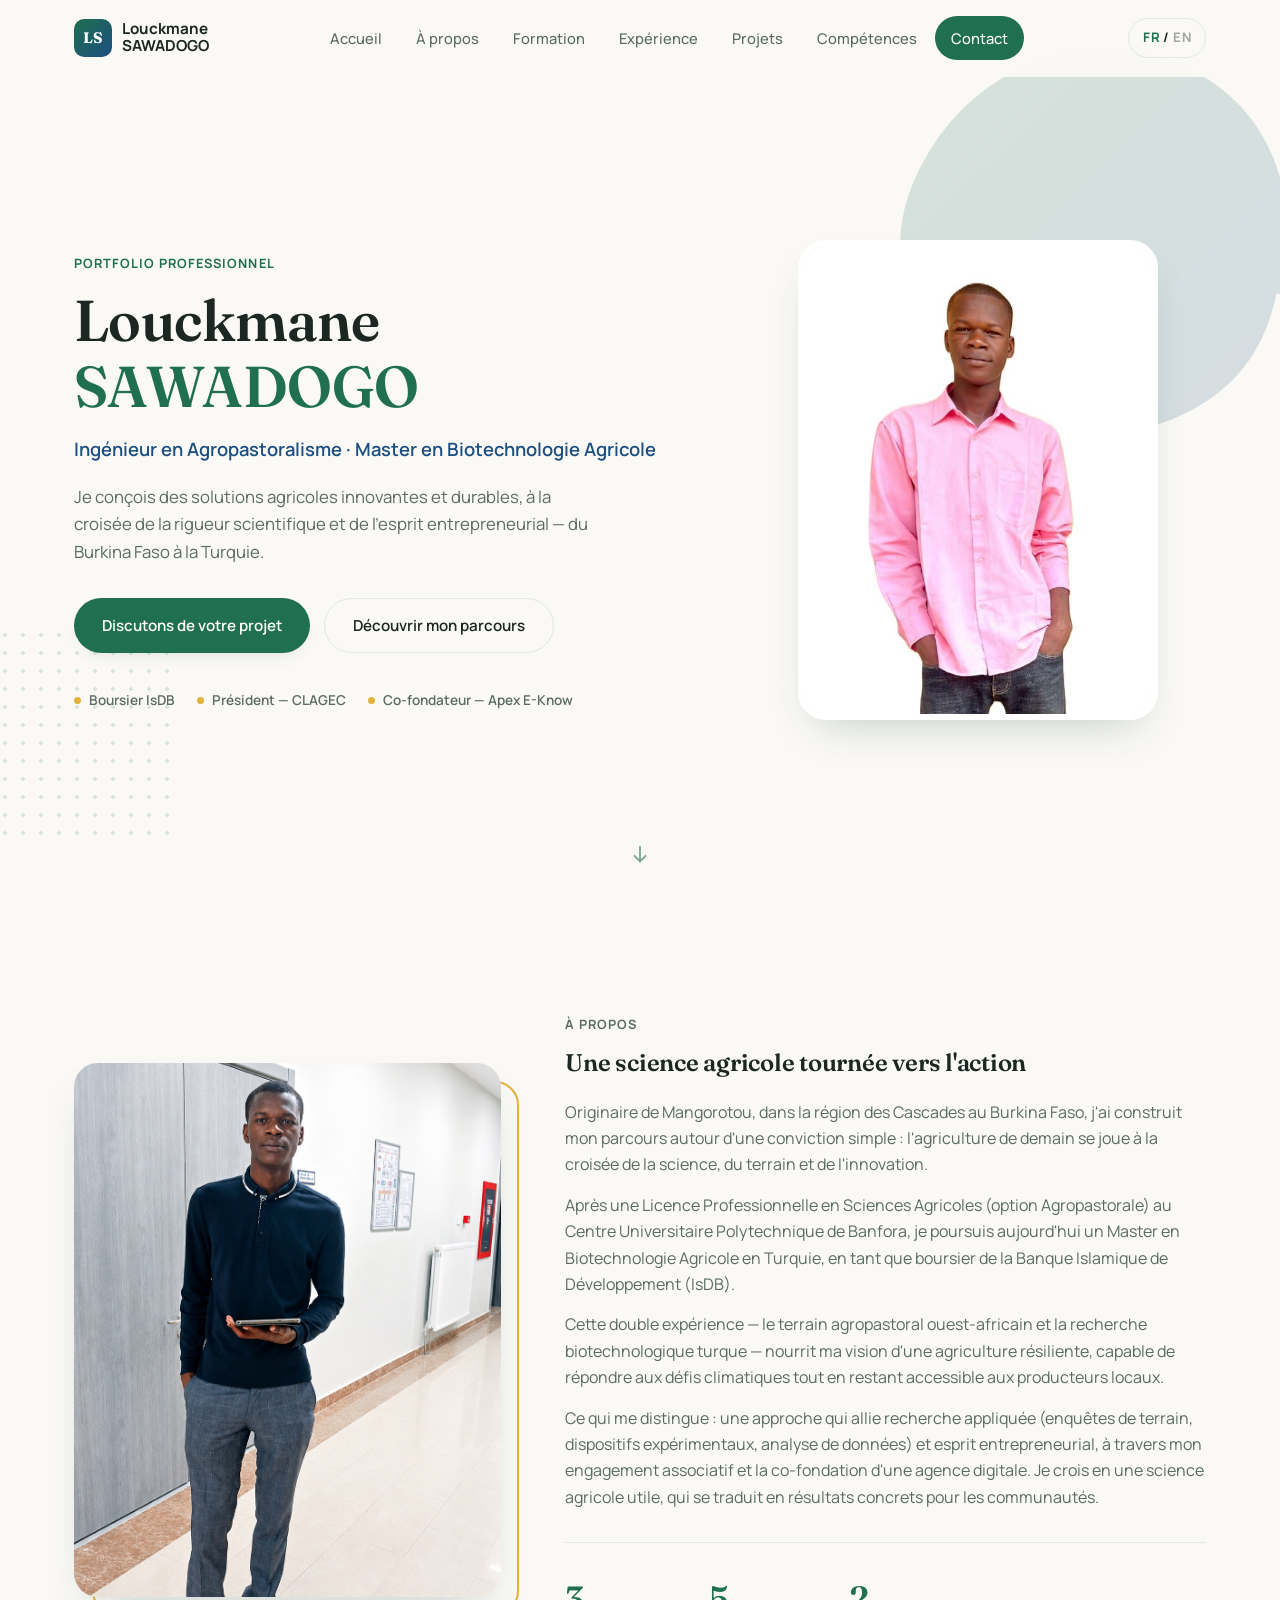
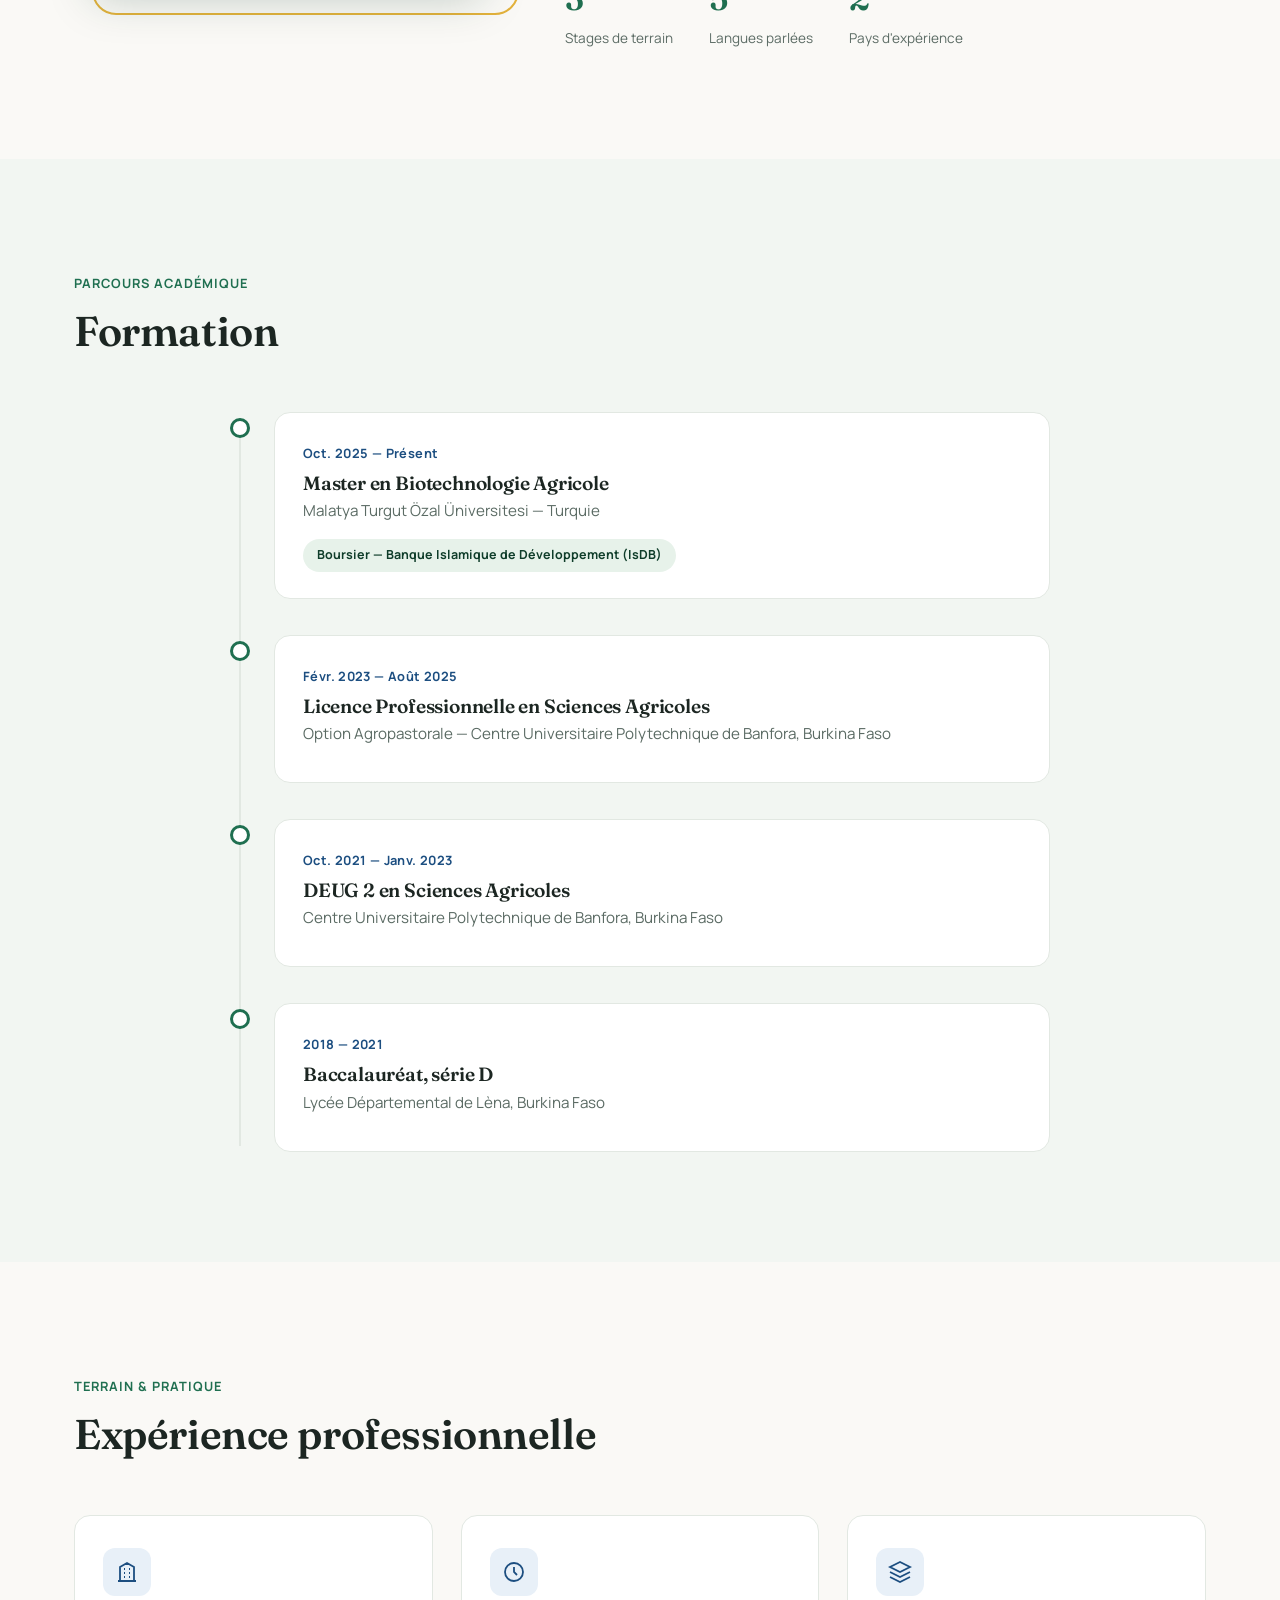
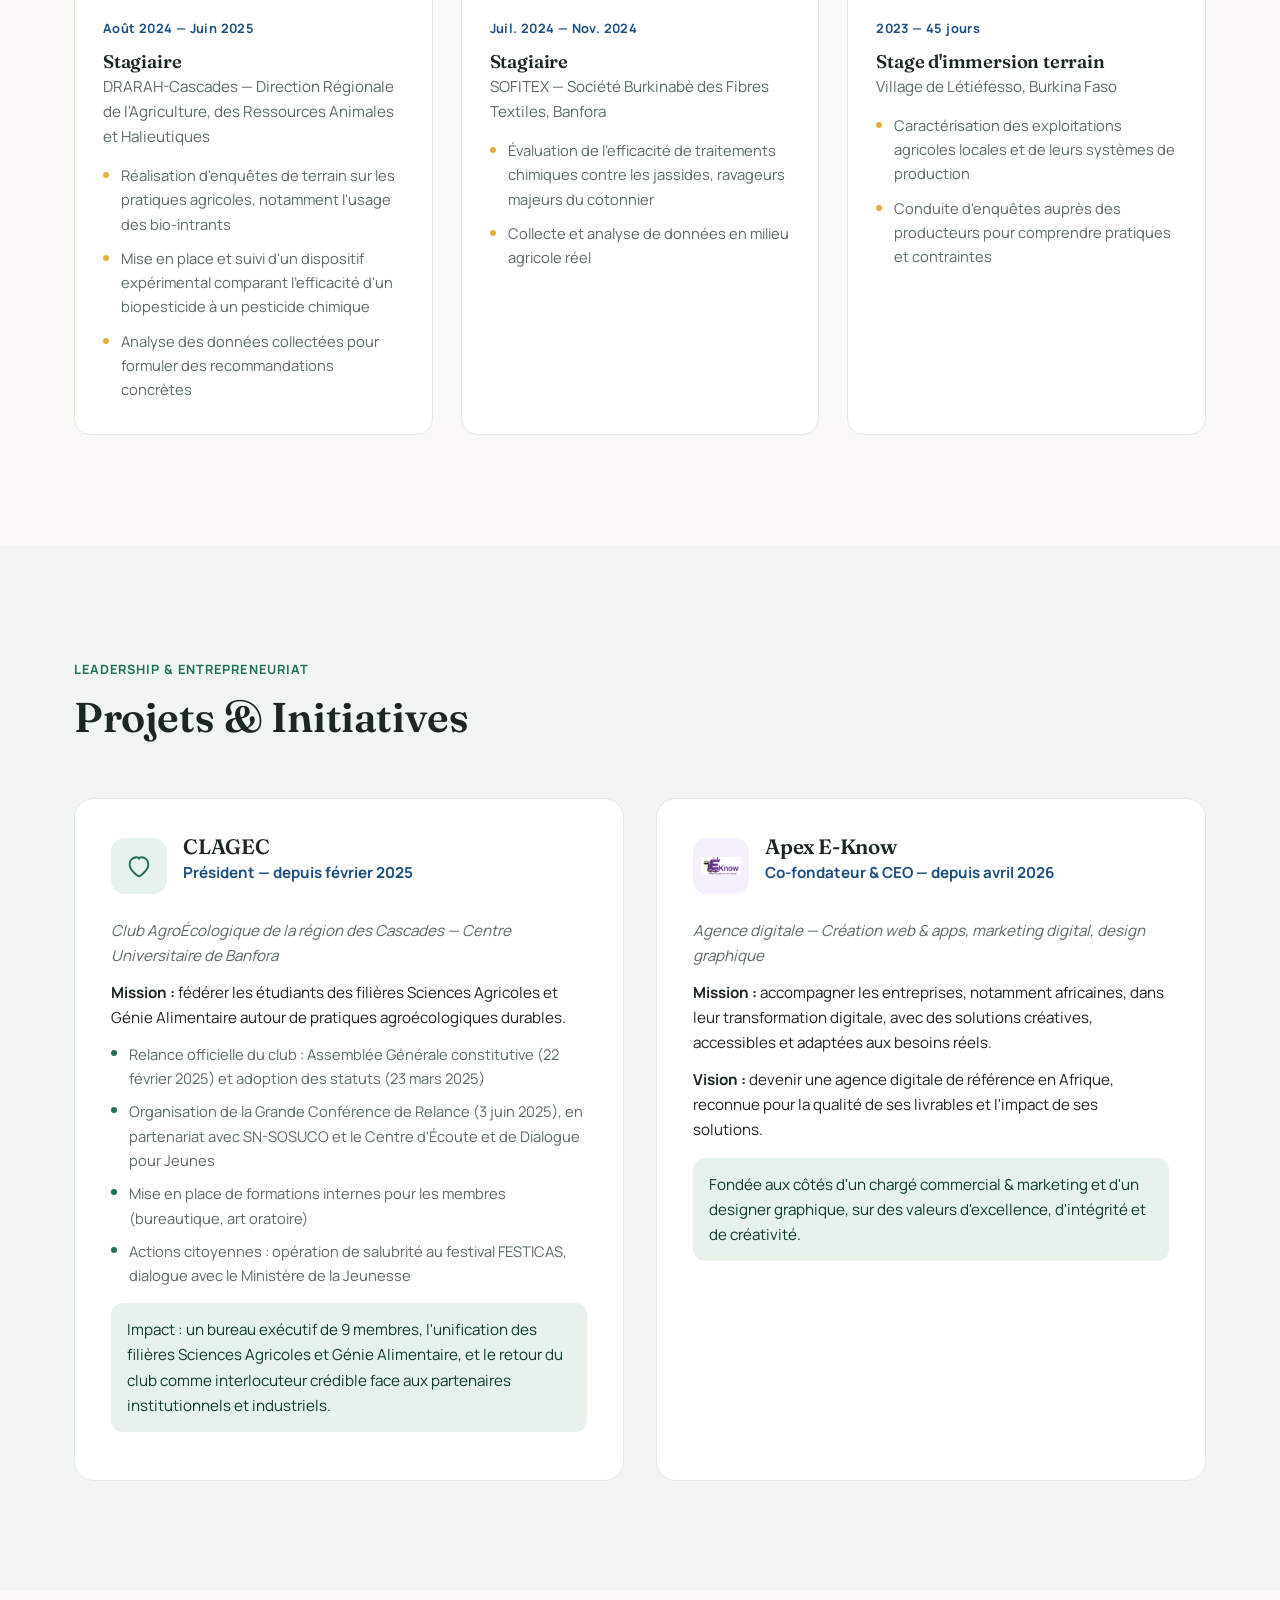
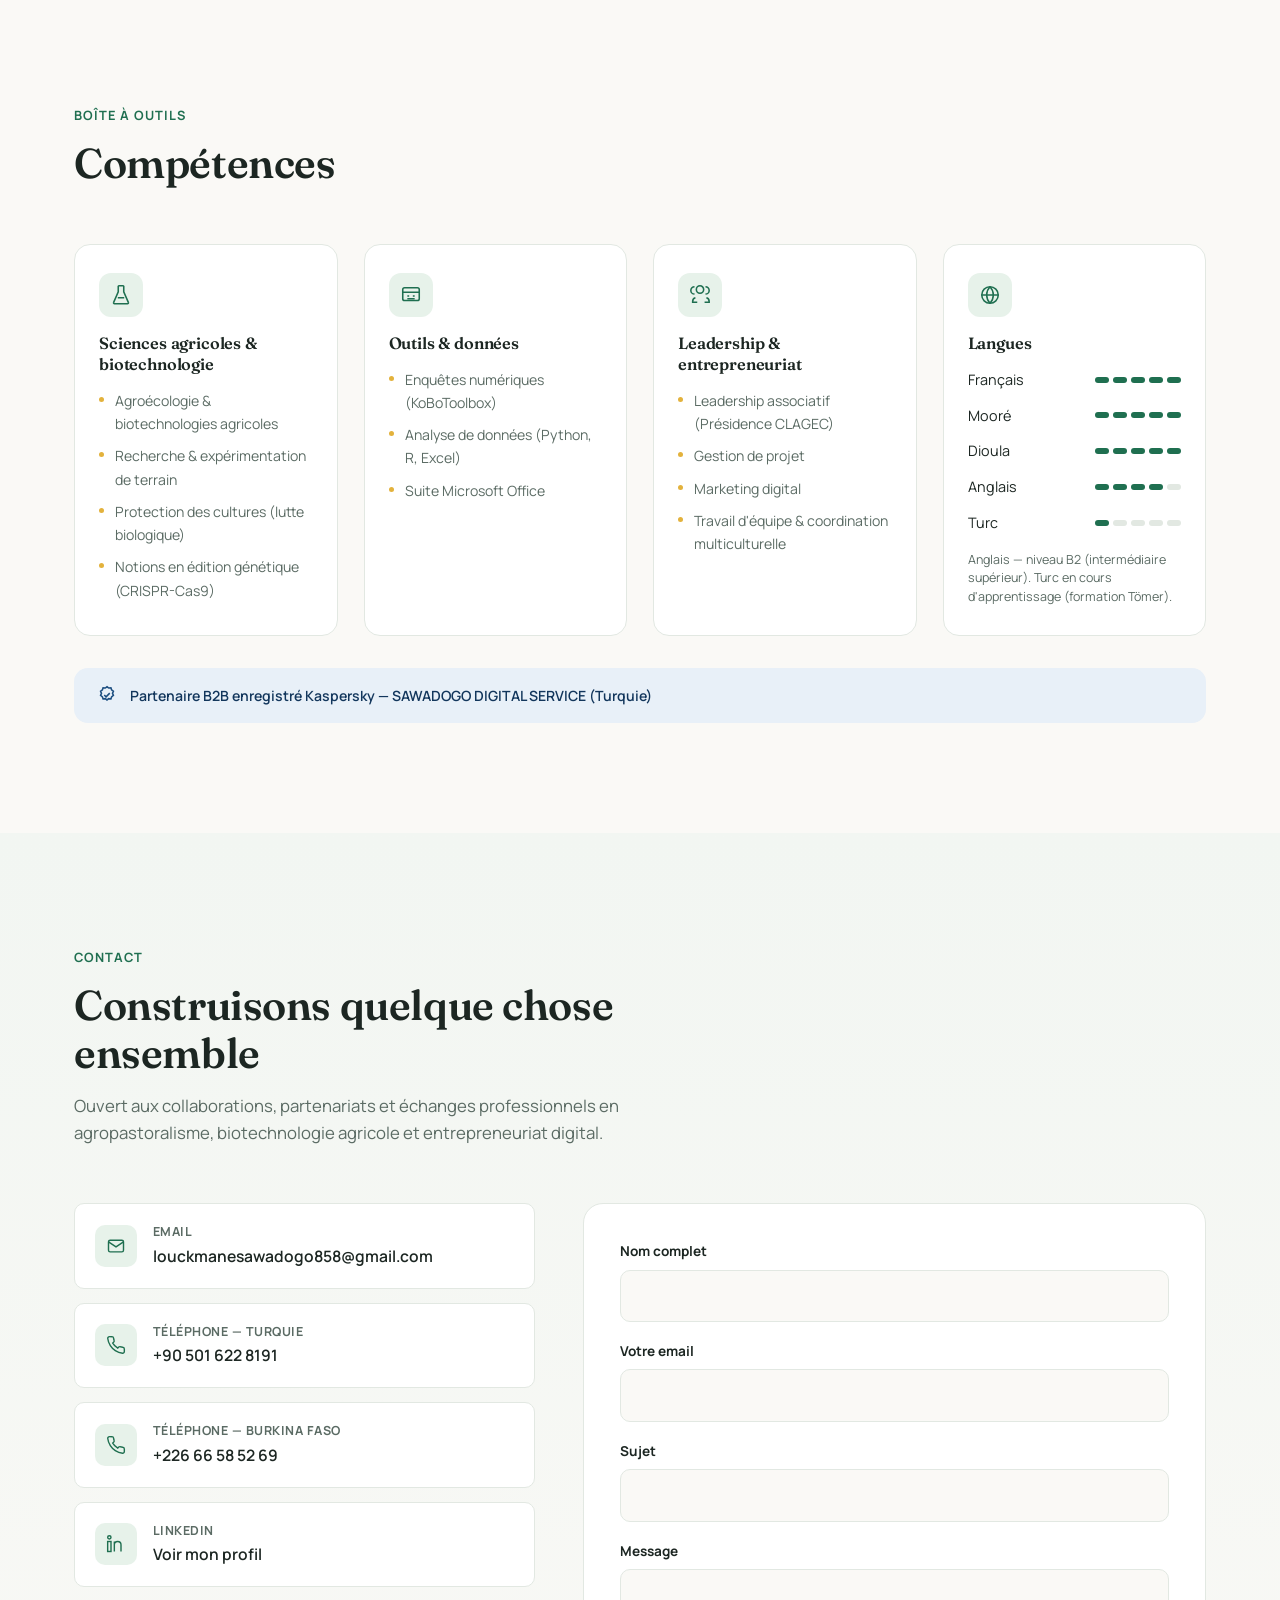
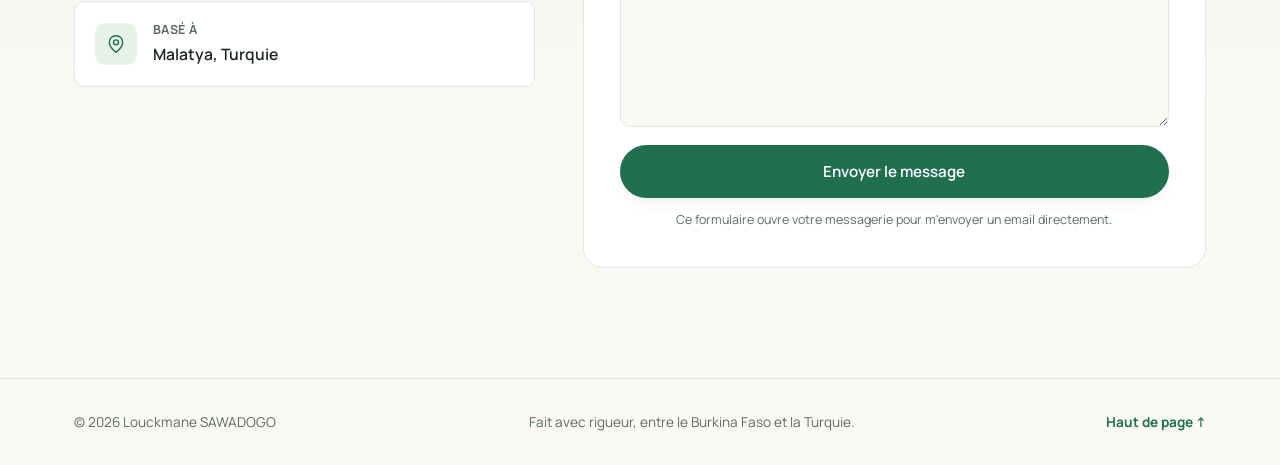
==== index.html @ 641d78c6 "Initial commit: portfolio site for Louckmane SAWADOGO Bilingual (FR/EN) one-page portfolio built wit" ====
<!DOCTYPE html>
<html lang="fr">
<head>
<meta charset="UTF-8">
<meta name="viewport" content="width=device-width, initial-scale=1.0">
<title>Louckmane SAWADOGO — Ingénieur Agropastoral &amp; Biotechnologie Agricole</title>
<meta name="description" content="Portfolio professionnel de Louckmane SAWADOGO : ingénieur en agropastoralisme, boursier IsDB en Master de Biotechnologie Agricole (Turquie), Président du CLAGEC et co-fondateur d'Apex E-Know. Ouvert aux collaborations en agroécologie et biotechnologie agricole.">
<meta name="keywords" content="agropastoralisme, biotechnologie agricole, agroécologie, Burkina Faso, Turquie, ingénieur agricole, CLAGEC, Apex E-Know, KoBoToolbox">
<meta name="author" content="Louckmane SAWADOGO">
<meta name="robots" content="index, follow">

<!-- Open Graph -->
<meta property="og:type" content="website">
<meta property="og:title" content="Louckmane SAWADOGO — Ingénieur Agropastoral &amp; Biotechnologie Agricole">
<meta property="og:description" content="Portfolio professionnel : agropastoralisme, biotechnologie agricole et entrepreneuriat digital, entre le Burkina Faso et la Turquie.">
<meta property="og:image" content="assets/images/profile.jpg">
<meta property="og:locale" content="fr_FR">

<link rel="icon" href="data:image/svg+xml,%3Csvg xmlns='http://www.w3.org/2000/svg' viewBox='0 0 100 100'%3E%3Crect width='100' height='100' rx='22' fill='%231F6F50'/%3E%3Cpath d='M50 78C50 78 26 64 26 42C26 28 36 20 50 30C64 20 74 28 74 42C74 64 50 78 50 78Z' fill='none' stroke='%23F2C94C' stroke-width='5'/%3E%3C/svg%3E">

<link rel="preconnect" href="https://fonts.googleapis.com">
<link rel="preconnect" href="https://fonts.gstatic.com" crossorigin>
<link href="https://fonts.googleapis.com/css2?family=Manrope:wght@400;500;600;700;800&family=Fraunces:opsz,wght@9..144,500;9..144,600&display=swap" rel="stylesheet">

<link rel="stylesheet" href="styles.css">
</head>
<body>

<!-- ============ HEADER / NAV ============ -->
<header class="site-header" id="header">
  <div class="container header-inner">
    <a href="#accueil" class="brand">
      <span class="brand-mark">LS</span>
      <span class="brand-name">Louckmane<strong>SAWADOGO</strong></span>
    </a>

    <nav class="main-nav" id="main-nav">
      <ul>
        <li><a href="#accueil" data-lang="fr">Accueil</a><a href="#accueil" data-lang="en" hidden>Home</a></li>
        <li><a href="#apropos" data-lang="fr">À propos</a><a href="#apropos" data-lang="en" hidden>About</a></li>
        <li><a href="#formation" data-lang="fr">Formation</a><a href="#formation" data-lang="en" hidden>Education</a></li>
        <li><a href="#experience" data-lang="fr">Expérience</a><a href="#experience" data-lang="en" hidden>Experience</a></li>
        <li><a href="#projets" data-lang="fr">Projets</a><a href="#projets" data-lang="en" hidden>Projects</a></li>
        <li><a href="#competences" data-lang="fr">Compétences</a><a href="#competences" data-lang="en" hidden>Skills</a></li>
        <li><a href="#contact" class="nav-cta" data-lang="fr">Contact</a><a href="#contact" class="nav-cta" data-lang="en" hidden>Contact</a></li>
      </ul>
    </nav>

    <div class="header-actions">
      <button class="lang-toggle" id="lang-toggle" aria-label="Changer de langue / Switch language" type="button">
        <span data-lang-active="fr">FR</span> / <span data-lang-active="en">EN</span>
      </button>
      <button class="nav-toggle" id="nav-toggle" aria-label="Menu" aria-expanded="false" type="button">
        <span></span><span></span><span></span>
      </button>
    </div>
  </div>
</header>

<main>

<!-- ============ HERO ============ -->
<section class="hero" id="accueil">
  <div class="hero-bg" aria-hidden="true">
    <svg class="hero-blob" viewBox="0 0 600 600" xmlns="http://www.w3.org/2000/svg">
      <path fill="url(#blobGradient)" d="M437,320Q423,390,360,420Q297,450,235,425Q173,400,140,340Q107,280,140,215Q173,150,240,125Q307,100,370,135Q433,170,445,245Q457,320,437,320Z"/>
      <defs>
        <linearGradient id="blobGradient" x1="0%" y1="0%" x2="100%" y2="100%">
          <stop offset="0%" stop-color="#1F6F50"/>
          <stop offset="100%" stop-color="#1C4E80"/>
        </linearGradient>
      </defs>
    </svg>
    <div class="dot-grid"></div>
  </div>

  <div class="container hero-inner">
    <div class="hero-text reveal">
      <p class="eyebrow" data-lang="fr">Portfolio professionnel</p>
      <p class="eyebrow" data-lang="en" hidden>Professional Portfolio</p>

      <h1>Louckmane <span>SAWADOGO</span></h1>

      <p class="hero-role" data-lang="fr">Ingénieur en Agropastoralisme · Master en Biotechnologie Agricole</p>
      <p class="hero-role" data-lang="en" hidden>Agropastoral Engineer · M.Sc. in Agricultural Biotechnology</p>

      <p class="hero-tagline" data-lang="fr">Je conçois des solutions agricoles innovantes et durables, à la croisée de la rigueur scientifique et de l'esprit entrepreneurial — du Burkina Faso à la Turquie.</p>
      <p class="hero-tagline" data-lang="en" hidden>I design innovative, sustainable agricultural solutions — where scientific rigor meets an entrepreneurial mindset, from Burkina Faso to Turkey.</p>

      <div class="hero-cta">
        <a href="#contact" class="btn btn-primary">
          <span data-lang="fr">Discutons de votre projet</span><span data-lang="en" hidden>Let's talk</span>
        </a>
        <a href="#apropos" class="btn btn-ghost">
          <span data-lang="fr">Découvrir mon parcours</span><span data-lang="en" hidden>Discover my journey</span>
        </a>
      </div>

      <ul class="hero-badges">
        <li><span class="badge-dot"></span><span data-lang="fr">Boursier IsDB</span><span data-lang="en" hidden>IsDB Scholar</span></li>
        <li><span class="badge-dot"></span><span data-lang="fr">Président — CLAGEC</span><span data-lang="en" hidden>President — CLAGEC</span></li>
        <li><span class="badge-dot"></span><span data-lang="fr">Co-fondateur — Apex E-Know</span><span data-lang="en" hidden>Co-founder — Apex E-Know</span></li>
      </ul>
    </div>

    <div class="hero-photo reveal">
      <div class="photo-frame">
        <img src="assets/images/profile.jpg" alt="Louckmane SAWADOGO">
      </div>
    </div>
  </div>

  <a href="#apropos" class="scroll-cue" aria-label="Scroll">
    <svg width="22" height="22" viewBox="0 0 24 24" fill="none" stroke="currentColor" stroke-width="2" stroke-linecap="round"><path d="M12 4v16M6 14l6 6 6-6"/></svg>
  </a>
</section>

<!-- ============ ABOUT ============ -->
<section class="section" id="apropos">
  <div class="container about-grid">
    <div class="about-photo reveal">
      <img src="assets/images/about.jpg" alt="Louckmane SAWADOGO, sur le campus universitaire en Turquie">
      <div class="about-photo-frame" aria-hidden="true"></div>
    </div>

    <div class="about-text reveal">
      <p class="section-eyebrow" data-lang="fr">À propos</p>
      <p class="section-eyebrow" data-lang="en" hidden>About</p>
      <h2 data-lang="fr">Une science agricole tournée vers l'action</h2>
      <h2 data-lang="en" hidden>Agricultural science built for action</h2>

      <div data-lang="fr">
        <p>Originaire de Mangorotou, dans la région des Cascades au Burkina Faso, j'ai construit mon parcours autour d'une conviction simple : l'agriculture de demain se joue à la croisée de la science, du terrain et de l'innovation.</p>
        <p>Après une Licence Professionnelle en Sciences Agricoles (option Agropastorale) au Centre Universitaire Polytechnique de Banfora, je poursuis aujourd'hui un Master en Biotechnologie Agricole en Turquie, en tant que boursier de la Banque Islamique de Développement (IsDB).</p>
        <p>Cette double expérience — le terrain agropastoral ouest-africain et la recherche biotechnologique turque — nourrit ma vision d'une agriculture résiliente, capable de répondre aux défis climatiques tout en restant accessible aux producteurs locaux.</p>
        <p>Ce qui me distingue : une approche qui allie recherche appliquée (enquêtes de terrain, dispositifs expérimentaux, analyse de données) et esprit entrepreneurial, à travers mon engagement associatif et la co-fondation d'une agence digitale. Je crois en une science agricole utile, qui se traduit en résultats concrets pour les communautés.</p>
      </div>
      <div data-lang="en" hidden>
        <p>Originally from Mangorotou, in the Cascades region of Burkina Faso, I built my path around one simple conviction: tomorrow's agriculture sits at the crossroads of science, fieldwork and innovation.</p>
        <p>After a Professional Bachelor's degree in Agricultural Sciences (Agropastoral track) at the Polytechnic University Center of Banfora, I am now pursuing an M.Sc. in Agricultural Biotechnology in Turkey as a scholar of the Islamic Development Bank (IsDB).</p>
        <p>This dual experience — West African agropastoral fieldwork and Turkish biotechnology research — shapes my vision of a resilient agriculture, able to meet climate challenges while remaining accessible to local producers.</p>
        <p>What sets me apart: an approach that combines applied research (field surveys, experimental setups, data analysis) with an entrepreneurial mindset, through my community leadership and the co-founding of a digital agency. I believe in agricultural science that translates into concrete results for communities.</p>
      </div>

      <div class="about-stats">
        <div class="stat">
          <span class="stat-value">3</span>
          <span class="stat-label" data-lang="fr">Stages de terrain</span>
          <span class="stat-label" data-lang="en" hidden>Field internships</span>
        </div>
        <div class="stat">
          <span class="stat-value">5</span>
          <span class="stat-label" data-lang="fr">Langues parlées</span>
          <span class="stat-label" data-lang="en" hidden>Languages spoken</span>
        </div>
        <div class="stat">
          <span class="stat-value">2</span>
          <span class="stat-label" data-lang="fr">Pays d'expérience</span>
          <span class="stat-label" data-lang="en" hidden>Countries of experience</span>
        </div>
      </div>
    </div>
  </div>
</section>

<!-- ============ FORMATION / EDUCATION ============ -->
<section class="section section-alt" id="formation">
  <div class="container">
    <div class="section-head reveal">
      <p class="section-eyebrow" data-lang="fr">Parcours académique</p>
      <p class="section-eyebrow" data-lang="en" hidden>Academic Path</p>
      <h2 data-lang="fr">Formation</h2>
      <h2 data-lang="en" hidden>Education</h2>
    </div>

    <div class="timeline">

      <div class="timeline-item reveal">
        <div class="timeline-dot"></div>
        <div class="timeline-card">
          <span class="timeline-date">Oct. 2025 — <span data-lang="fr">Présent</span><span data-lang="en" hidden>Present</span></span>
          <h3 data-lang="fr">Master en Biotechnologie Agricole</h3>
          <h3 data-lang="en" hidden>M.Sc. in Agricultural Biotechnology</h3>
          <p class="timeline-place">Malatya Turgut Özal Üniversitesi — <span data-lang="fr">Turquie</span><span data-lang="en" hidden>Turkey</span></p>
          <span class="pill" data-lang="fr">Boursier — Banque Islamique de Développement (IsDB)</span>
          <span class="pill" data-lang="en" hidden>Scholar — Islamic Development Bank (IsDB)</span>
        </div>
      </div>

      <div class="timeline-item reveal">
        <div class="timeline-dot"></div>
        <div class="timeline-card">
          <span class="timeline-date"><span data-lang="fr">Févr. 2023 — Août 2025</span><span data-lang="en" hidden>Feb. 2023 — Aug. 2025</span></span>
          <h3 data-lang="fr">Licence Professionnelle en Sciences Agricoles</h3>
          <h3 data-lang="en" hidden>Professional Bachelor's in Agricultural Sciences</h3>
          <p class="timeline-place" data-lang="fr">Option Agropastorale — Centre Universitaire Polytechnique de Banfora, Burkina Faso</p>
          <p class="timeline-place" data-lang="en" hidden>Agropastoral track — Polytechnic University Center of Banfora, Burkina Faso</p>
        </div>
      </div>

      <div class="timeline-item reveal">
        <div class="timeline-dot"></div>
        <div class="timeline-card">
          <span class="timeline-date"><span data-lang="fr">Oct. 2021 — Janv. 2023</span><span data-lang="en" hidden>Oct. 2021 — Jan. 2023</span></span>
          <h3 data-lang="fr">DEUG 2 en Sciences Agricoles</h3>
          <h3 data-lang="en" hidden>Associate Degree in Agricultural Sciences</h3>
          <p class="timeline-place" data-lang="fr">Centre Universitaire Polytechnique de Banfora, Burkina Faso</p>
          <p class="timeline-place" data-lang="en" hidden>Polytechnic University Center of Banfora, Burkina Faso</p>
        </div>
      </div>

      <div class="timeline-item reveal">
        <div class="timeline-dot"></div>
        <div class="timeline-card">
          <span class="timeline-date">2018 — 2021</span>
          <h3 data-lang="fr">Baccalauréat, série D</h3>
          <h3 data-lang="en" hidden>High School Diploma, Science Track (série D)</h3>
          <p class="timeline-place" data-lang="fr">Lycée Départemental de Lèna, Burkina Faso</p>
          <p class="timeline-place" data-lang="en" hidden>Lycée Départemental de Lèna, Burkina Faso</p>
        </div>
      </div>

    </div>
  </div>
</section>

<!-- ============ EXPERIENCE ============ -->
<section class="section" id="experience">
  <div class="container">
    <div class="section-head reveal">
      <p class="section-eyebrow" data-lang="fr">Terrain &amp; pratique</p>
      <p class="section-eyebrow" data-lang="en" hidden>Field &amp; Practice</p>
      <h2 data-lang="fr">Expérience professionnelle</h2>
      <h2 data-lang="en" hidden>Professional Experience</h2>
    </div>

    <div class="card-grid">

      <article class="exp-card reveal">
        <div class="exp-icon">
          <svg viewBox="0 0 24 24" fill="none" stroke="currentColor" stroke-width="1.8"><path d="M3 21h18M5 21V7l7-4 7 4v14M9 9h1m4 0h1m-6 4h1m4 0h1m-6 4h1m4 0h1"/></svg>
        </div>
        <span class="timeline-date"><span data-lang="fr">Août 2024 — Juin 2025</span><span data-lang="en" hidden>Aug. 2024 — Jun. 2025</span></span>
        <h3 data-lang="fr">Stagiaire</h3>
        <h3 data-lang="en" hidden>Intern</h3>
        <p class="timeline-place" data-lang="fr">DRARAH-Cascades — Direction Régionale de l'Agriculture, des Ressources Animales et Halieutiques</p>
        <p class="timeline-place" data-lang="en" hidden>DRARAH-Cascades — Regional Directorate of Agriculture, Animal &amp; Fisheries Resources</p>
        <ul data-lang="fr">
          <li>Réalisation d'enquêtes de terrain sur les pratiques agricoles, notamment l'usage des bio-intrants</li>
          <li>Mise en place et suivi d'un dispositif expérimental comparant l'efficacité d'un biopesticide à un pesticide chimique</li>
          <li>Analyse des données collectées pour formuler des recommandations concrètes</li>
        </ul>
        <ul data-lang="en" hidden>
          <li>Conducted field surveys on farming practices, with a focus on bio-input use</li>
          <li>Set up and monitored an experimental trial comparing a biopesticide against a chemical pesticide</li>
          <li>Analyzed collected data to formulate actionable recommendations</li>
        </ul>
      </article>

      <article class="exp-card reveal">
        <div class="exp-icon">
          <svg viewBox="0 0 24 24" fill="none" stroke="currentColor" stroke-width="1.8"><circle cx="12" cy="12" r="9"/><path d="M12 7v5l3 3"/></svg>
        </div>
        <span class="timeline-date"><span data-lang="fr">Juil. 2024 — Nov. 2024</span><span data-lang="en" hidden>Jul. 2024 — Nov. 2024</span></span>
        <h3 data-lang="fr">Stagiaire</h3>
        <h3 data-lang="en" hidden>Intern</h3>
        <p class="timeline-place" data-lang="fr">SOFITEX — Société Burkinabè des Fibres Textiles, Banfora</p>
        <p class="timeline-place" data-lang="en" hidden>SOFITEX — Burkina Faso Textile Fibers Company, Banfora</p>
        <ul data-lang="fr">
          <li>Évaluation de l'efficacité de traitements chimiques contre les jassides, ravageurs majeurs du cotonnier</li>
          <li>Collecte et analyse de données en milieu agricole réel</li>
        </ul>
        <ul data-lang="en" hidden>
          <li>Evaluated the efficacy of chemical treatments against jassids, a major cotton pest</li>
          <li>Collected and analyzed data in real farming conditions</li>
        </ul>
      </article>

      <article class="exp-card reveal">
        <div class="exp-icon">
          <svg viewBox="0 0 24 24" fill="none" stroke="currentColor" stroke-width="1.8"><path d="M12 2 2 7l10 5 10-5-10-5Z"/><path d="M2 17l10 5 10-5M2 12l10 5 10-5"/></svg>
        </div>
        <span class="timeline-date">2023 — <span data-lang="fr">45 jours</span><span data-lang="en" hidden>45 days</span></span>
        <h3 data-lang="fr">Stage d'immersion terrain</h3>
        <h3 data-lang="en" hidden>Field Immersion Internship</h3>
        <p class="timeline-place" data-lang="fr">Village de Létiéfesso, Burkina Faso</p>
        <p class="timeline-place" data-lang="en" hidden>Létiéfesso village, Burkina Faso</p>
        <ul data-lang="fr">
          <li>Caractérisation des exploitations agricoles locales et de leurs systèmes de production</li>
          <li>Conduite d'enquêtes auprès des producteurs pour comprendre pratiques et contraintes</li>
        </ul>
        <ul data-lang="en" hidden>
          <li>Characterized local farms and their production systems</li>
          <li>Conducted producer surveys to understand local practices and constraints</li>
        </ul>
      </article>

    </div>
  </div>
</section>

<!-- ============ PROJETS & INITIATIVES ============ -->
<section class="section section-alt" id="projets">
  <div class="container">
    <div class="section-head reveal">
      <p class="section-eyebrow" data-lang="fr">Leadership &amp; entrepreneuriat</p>
      <p class="section-eyebrow" data-lang="en" hidden>Leadership &amp; Entrepreneurship</p>
      <h2 data-lang="fr">Projets &amp; Initiatives</h2>
      <h2 data-lang="en" hidden>Projects &amp; Initiatives</h2>
    </div>

    <div class="project-grid">

      <article class="project-card reveal">
        <div class="project-head">
          <div class="project-logo project-logo-clagec" aria-hidden="true">
            <svg viewBox="0 0 24 24" fill="none" stroke="currentColor" stroke-width="1.6"><path d="M12 21C12 21 4 16.5 4 10.5C4 6.9 6.7 4.5 10 4.5C11.5 4.5 12 5.5 12 5.5C12 5.5 12.5 4.5 14 4.5C17.3 4.5 20 6.9 20 10.5C20 16.5 12 21 12 21Z"/></svg>
          </div>
          <div>
            <h3>CLAGEC</h3>
            <p class="project-role" data-lang="fr">Président — depuis février 2025</p>
            <p class="project-role" data-lang="en" hidden>President — since February 2025</p>
          </div>
        </div>
        <p class="project-full-name" data-lang="fr">Club AgroÉcologique de la région des Cascades — Centre Universitaire de Banfora</p>
        <p class="project-full-name" data-lang="en" hidden>Cascades Region AgroEcological Club — University Center of Banfora</p>

        <p data-lang="fr"><strong>Mission :</strong> fédérer les étudiants des filières Sciences Agricoles et Génie Alimentaire autour de pratiques agroécologiques durables.</p>
        <p data-lang="en" hidden><strong>Mission:</strong> uniting Agricultural Sciences and Food Engineering students around sustainable agroecological practices.</p>

        <ul data-lang="fr">
          <li>Relance officielle du club : Assemblée Générale constitutive (22 février 2025) et adoption des statuts (23 mars 2025)</li>
          <li>Organisation de la Grande Conférence de Relance (3 juin 2025), en partenariat avec SN-SOSUCO et le Centre d'Écoute et de Dialogue pour Jeunes</li>
          <li>Mise en place de formations internes pour les membres (bureautique, art oratoire)</li>
          <li>Actions citoyennes : opération de salubrité au festival FESTICAS, dialogue avec le Ministère de la Jeunesse</li>
        </ul>
        <ul data-lang="en" hidden>
          <li>Official relaunch of the club: founding General Assembly (Feb. 22, 2025) and adoption of its by-laws (Mar. 23, 2025)</li>
          <li>Organized the Relaunch Conference (Jun. 3, 2025), in partnership with SN-SOSUCO and the Youth Listening &amp; Dialogue Center</li>
          <li>Set up internal training sessions for members (office tools, public speaking)</li>
          <li>Civic actions: clean-up operation at the FESTICAS festival, dialogue with the Ministry of Youth</li>
        </ul>

        <p class="project-impact" data-lang="fr">Impact : un bureau exécutif de 9 membres, l'unification des filières Sciences Agricoles et Génie Alimentaire, et le retour du club comme interlocuteur crédible face aux partenaires institutionnels et industriels.</p>
        <p class="project-impact" data-lang="en" hidden>Impact: a 9-member executive board, unification of the Agricultural Sciences and Food Engineering tracks, and the club's return as a credible partner for institutional and industrial stakeholders.</p>
      </article>

      <article class="project-card reveal">
        <div class="project-head">
          <div class="project-logo project-logo-apex">
            <img src="assets/images/apex-eknow-logo.png" alt="Apex E-Know">
          </div>
          <div>
            <h3>Apex E-Know</h3>
            <p class="project-role" data-lang="fr">Co-fondateur &amp; CEO — depuis avril 2026</p>
            <p class="project-role" data-lang="en" hidden>Co-founder &amp; CEO — since April 2026</p>
          </div>
        </div>
        <p class="project-full-name" data-lang="fr">Agence digitale — Création web &amp; apps, marketing digital, design graphique</p>
        <p class="project-full-name" data-lang="en" hidden>Digital agency — Web &amp; app development, digital marketing, graphic design</p>

        <p data-lang="fr"><strong>Mission :</strong> accompagner les entreprises, notamment africaines, dans leur transformation digitale, avec des solutions créatives, accessibles et adaptées aux besoins réels.</p>
        <p data-lang="en" hidden><strong>Mission:</strong> supporting businesses, particularly in Africa, through their digital transformation with creative, accessible solutions tailored to real needs.</p>

        <p data-lang="fr"><strong>Vision :</strong> devenir une agence digitale de référence en Afrique, reconnue pour la qualité de ses livrables et l'impact de ses solutions.</p>
        <p data-lang="en" hidden><strong>Vision:</strong> becoming a leading digital agency in Africa, recognized for the quality of its deliverables and the impact of its solutions.</p>

        <p class="project-impact" data-lang="fr">Fondée aux côtés d'un chargé commercial &amp; marketing et d'un designer graphique, sur des valeurs d'excellence, d'intégrité et de créativité.</p>
        <p class="project-impact" data-lang="en" hidden>Founded alongside a sales &amp; marketing lead and a graphic designer, built on values of excellence, integrity and creativity.</p>
      </article>

    </div>
  </div>
</section>

<!-- ============ COMPETENCES / SKILLS ============ -->
<section class="section" id="competences">
  <div class="container">
    <div class="section-head reveal">
      <p class="section-eyebrow" data-lang="fr">Boîte à outils</p>
      <p class="section-eyebrow" data-lang="en" hidden>Toolbox</p>
      <h2 data-lang="fr">Compétences</h2>
      <h2 data-lang="en" hidden>Skills</h2>
    </div>

    <div class="skills-grid">

      <div class="skill-block reveal">
        <div class="skill-block-icon">
          <svg viewBox="0 0 24 24" fill="none" stroke="currentColor" stroke-width="1.7"><path d="M9 2v6.5L4 20a1 1 0 0 0 1 1.5h14a1 1 0 0 0 1-1.5L15 8.5V2M9 2h6M8.5 15h7"/></svg>
        </div>
        <h3 data-lang="fr">Sciences agricoles &amp; biotechnologie</h3>
        <h3 data-lang="en" hidden>Agricultural Science &amp; Biotechnology</h3>
        <ul data-lang="fr">
          <li>Agroécologie &amp; biotechnologies agricoles</li>
          <li>Recherche &amp; expérimentation de terrain</li>
          <li>Protection des cultures (lutte biologique)</li>
          <li>Notions en édition génétique (CRISPR-Cas9)</li>
        </ul>
        <ul data-lang="en" hidden>
          <li>Agroecology &amp; agricultural biotechnology</li>
          <li>Field research &amp; experimentation</li>
          <li>Crop protection (biological control)</li>
          <li>Basics of gene editing (CRISPR-Cas9)</li>
        </ul>
      </div>

      <div class="skill-block reveal">
        <div class="skill-block-icon">
          <svg viewBox="0 0 24 24" fill="none" stroke="currentColor" stroke-width="1.7"><rect x="3" y="4" width="18" height="14" rx="2"/><path d="M3 9h18M8 13h2m4 0h2M8 16h8"/></svg>
        </div>
        <h3 data-lang="fr">Outils &amp; données</h3>
        <h3 data-lang="en" hidden>Tools &amp; Data</h3>
        <ul data-lang="fr">
          <li>Enquêtes numériques (KoBoToolbox)</li>
          <li>Analyse de données (Python, R, Excel)</li>
          <li>Suite Microsoft Office</li>
        </ul>
        <ul data-lang="en" hidden>
          <li>Digital surveys (KoBoToolbox)</li>
          <li>Data analysis (Python, R, Excel)</li>
          <li>Microsoft Office suite</li>
        </ul>
      </div>

      <div class="skill-block reveal">
        <div class="skill-block-icon">
          <svg viewBox="0 0 24 24" fill="none" stroke="currentColor" stroke-width="1.7"><path d="M17 20h5v-1a4 4 0 0 0-3-3.87M9 20H4v-1a4 4 0 0 1 3-3.87m5-5.13a4 4 0 1 0 0-8 4 4 0 0 0 0 8Zm6 1a4 4 0 1 0 0-8m-12 0a4 4 0 1 0 0 8"/></svg>
        </div>
        <h3 data-lang="fr">Leadership &amp; entrepreneuriat</h3>
        <h3 data-lang="en" hidden>Leadership &amp; Entrepreneurship</h3>
        <ul data-lang="fr">
          <li>Leadership associatif (Présidence CLAGEC)</li>
          <li>Gestion de projet</li>
          <li>Marketing digital</li>
          <li>Travail d'équipe &amp; coordination multiculturelle</li>
        </ul>
        <ul data-lang="en" hidden>
          <li>Community leadership (CLAGEC Presidency)</li>
          <li>Project management</li>
          <li>Digital marketing</li>
          <li>Teamwork &amp; cross-cultural coordination</li>
        </ul>
      </div>

      <div class="skill-block reveal">
        <div class="skill-block-icon">
          <svg viewBox="0 0 24 24" fill="none" stroke="currentColor" stroke-width="1.7"><path d="M12 21a9 9 0 1 0 0-18 9 9 0 0 0 0 18Z"/><path d="M3 12h18M12 3a13 13 0 0 1 0 18M12 3a13 13 0 0 0 0 18"/></svg>
        </div>
        <h3 data-lang="fr">Langues</h3>
        <h3 data-lang="en" hidden>Languages</h3>
        <ul class="lang-list">
          <li><span>Français</span><span class="lang-level"><i></i><i></i><i></i><i></i><i></i></span></li>
          <li><span>Mooré</span><span class="lang-level"><i></i><i></i><i></i><i></i><i></i></span></li>
          <li><span>Dioula</span><span class="lang-level"><i></i><i></i><i></i><i></i><i></i></span></li>
          <li><span data-lang="fr">Anglais</span><span data-lang="en" hidden>English</span><span class="lang-level"><i></i><i></i><i></i><i></i><i class="off"></i></span></li>
          <li><span data-lang="fr">Turc</span><span data-lang="en" hidden>Turkish</span><span class="lang-level"><i></i><i class="off"></i><i class="off"></i><i class="off"></i><i class="off"></i></span></li>
        </ul>
        <p class="lang-note" data-lang="fr">Anglais — niveau B2 (intermédiaire supérieur). Turc en cours d'apprentissage (formation Tömer).</p>
        <p class="lang-note" data-lang="en" hidden>English — B2 level (upper-intermediate). Turkish currently in progress (Tömer program).</p>
      </div>

    </div>

    <div class="cert-strip reveal">
      <svg viewBox="0 0 24 24" fill="none" stroke="currentColor" stroke-width="1.7"><path d="m9 12 2 2 4-4M12 3l1.9 1.4 2.4-.3.7 2.3L19 8l-1 2.2L19 12.4l-2 1.6-.7 2.3-2.4-.3L12 17.4l-1.9-1.4-2.4.3-.7-2.3L5 12.4 6 10.2 5 8l2-1.6.7-2.3 2.4.3L12 3Z"/></svg>
      <span data-lang="fr">Partenaire B2B enregistré Kaspersky — SAWADOGO DIGITAL SERVICE (Turquie)</span>
      <span data-lang="en" hidden>Registered Kaspersky B2B Partner — SAWADOGO DIGITAL SERVICE (Turkey)</span>
    </div>
  </div>
</section>

<!-- ============ CONTACT ============ -->
<section class="section section-contact" id="contact">
  <div class="container">
    <div class="section-head reveal">
      <p class="section-eyebrow" data-lang="fr">Contact</p>
      <p class="section-eyebrow" data-lang="en" hidden>Contact</p>
      <h2 data-lang="fr">Construisons quelque chose ensemble</h2>
      <h2 data-lang="en" hidden>Let's build something together</h2>
      <p class="section-lead" data-lang="fr">Ouvert aux collaborations, partenariats et échanges professionnels en agropastoralisme, biotechnologie agricole et entrepreneuriat digital.</p>
      <p class="section-lead" data-lang="en" hidden>Open to collaborations, partnerships and professional exchanges in agropastoralism, agricultural biotechnology and digital entrepreneurship.</p>
    </div>

    <div class="contact-grid">
      <div class="contact-info reveal">
        <a class="contact-item" href="mailto:louckmanesawadogo858@gmail.com">
          <span class="contact-icon"><svg viewBox="0 0 24 24" fill="none" stroke="currentColor" stroke-width="1.7"><rect x="3" y="5" width="18" height="14" rx="2"/><path d="m3 7 9 6 9-6"/></svg></span>
          <span>
            <strong data-lang="fr">Email</strong><strong data-lang="en" hidden>Email</strong>
            <span>louckmanesawadogo858@gmail.com</span>
          </span>
        </a>
        <a class="contact-item" href="tel:+905016228191">
          <span class="contact-icon"><svg viewBox="0 0 24 24" fill="none" stroke="currentColor" stroke-width="1.7"><path d="M22 16.9v3a2 2 0 0 1-2.2 2 19.8 19.8 0 0 1-8.6-3.1 19.5 19.5 0 0 1-6-6A19.8 19.8 0 0 1 2.1 4.2 2 2 0 0 1 4.1 2h3a2 2 0 0 1 2 1.7c.1.9.3 1.8.6 2.7a2 2 0 0 1-.4 2.1L8.1 9.7a16 16 0 0 0 6 6l1.2-1.2a2 2 0 0 1 2.1-.4c.9.3 1.8.5 2.7.6a2 2 0 0 1 1.9 2Z"/></svg></span>
          <span>
            <strong data-lang="fr">Téléphone — Turquie</strong><strong data-lang="en" hidden>Phone — Turkey</strong>
            <span>+90 501 622 8191</span>
          </span>
        </a>
        <a class="contact-item" href="tel:+22666585269">
          <span class="contact-icon"><svg viewBox="0 0 24 24" fill="none" stroke="currentColor" stroke-width="1.7"><path d="M22 16.9v3a2 2 0 0 1-2.2 2 19.8 19.8 0 0 1-8.6-3.1 19.5 19.5 0 0 1-6-6A19.8 19.8 0 0 1 2.1 4.2 2 2 0 0 1 4.1 2h3a2 2 0 0 1 2 1.7c.1.9.3 1.8.6 2.7a2 2 0 0 1-.4 2.1L8.1 9.7a16 16 0 0 0 6 6l1.2-1.2a2 2 0 0 1 2.1-.4c.9.3 1.8.5 2.7.6a2 2 0 0 1 1.9 2Z"/></svg></span>
          <span>
            <strong data-lang="fr">Téléphone — Burkina Faso</strong><strong data-lang="en" hidden>Phone — Burkina Faso</strong>
            <span>+226 66 58 52 69</span>
          </span>
        </a>
        <a class="contact-item" href="https://www.linkedin.com/in/louckmanesawadogo-98a357238" target="_blank" rel="noopener">
          <span class="contact-icon"><svg viewBox="0 0 24 24" fill="none" stroke="currentColor" stroke-width="1.7"><rect x="2" y="9" width="4" height="12"/><circle cx="4" cy="4" r="2"/><path d="M10 9v12M10 13a4 4 0 0 1 8 0v8"/></svg></span>
          <span>
            <strong>LinkedIn</strong>
            <span data-lang="fr">Voir mon profil</span><span data-lang="en" hidden>View my profile</span>
          </span>
        </a>
        <div class="contact-item contact-item-static">
          <span class="contact-icon"><svg viewBox="0 0 24 24" fill="none" stroke="currentColor" stroke-width="1.7"><path d="M20 10c0 6-8 12-8 12s-8-6-8-12a8 8 0 0 1 16 0Z"/><circle cx="12" cy="10" r="3"/></svg></span>
          <span>
            <strong data-lang="fr">Basé à</strong><strong data-lang="en" hidden>Based in</strong>
            <span data-lang="fr">Malatya, Turquie</span><span data-lang="en" hidden>Malatya, Turkey</span>
          </span>
        </div>
      </div>

      <form class="contact-form reveal" id="contact-form">
        <div class="form-row">
          <label for="cf-name" data-lang="fr">Nom complet</label>
          <label for="cf-name" data-lang="en" hidden>Full name</label>
          <input type="text" id="cf-name" name="name" required>
        </div>
        <div class="form-row">
          <label for="cf-email" data-lang="fr">Votre email</label>
          <label for="cf-email" data-lang="en" hidden>Your email</label>
          <input type="email" id="cf-email" name="email" required>
        </div>
        <div class="form-row">
          <label for="cf-subject" data-lang="fr">Sujet</label>
          <label for="cf-subject" data-lang="en" hidden>Subject</label>
          <input type="text" id="cf-subject" name="subject" required>
        </div>
        <div class="form-row">
          <label for="cf-message" data-lang="fr">Message</label>
          <label for="cf-message" data-lang="en" hidden>Message</label>
          <textarea id="cf-message" name="message" rows="5" required></textarea>
        </div>
        <button type="submit" class="btn btn-primary btn-block">
          <span data-lang="fr">Envoyer le message</span><span data-lang="en" hidden>Send message</span>
        </button>
        <p class="form-note" data-lang="fr">Ce formulaire ouvre votre messagerie pour m'envoyer un email directement.</p>
        <p class="form-note" data-lang="en" hidden>This form opens your email client to send me a message directly.</p>
      </form>
    </div>
  </div>
</section>

</main>

<!-- ============ FOOTER ============ -->
<footer class="site-footer">
  <div class="container footer-inner">
    <span>© <span id="year"></span> Louckmane SAWADOGO</span>
    <span class="footer-tagline" data-lang="fr">Fait avec rigueur, entre le Burkina Faso et la Turquie.</span>
    <span class="footer-tagline" data-lang="en" hidden>Made with rigor, between Burkina Faso and Turkey.</span>
    <a href="#accueil" class="footer-top" data-lang="fr">Haut de page ↑</a>
    <a href="#accueil" class="footer-top" data-lang="en" hidden>Back to top ↑</a>
  </div>
</footer>

<script src="script.js"></script>
</body>
</html>
---- styles.css ----
/* =========================================================
   Louckmane SAWADOGO — Portfolio
   Palette : vert agroécologie + bleu biotechnologie
   ========================================================= */

:root{
  --green-900:#0f3d2a;
  --green-700:#1f6f50;
  --green-500:#2f8b63;
  --green-100:#e7f2ea;
  --blue-900:#12365c;
  --blue-700:#1c4e80;
  --blue-100:#e8f0f8;
  --gold:#e3b23c;
  --bg:#faf9f6;
  --bg-alt:#f2f6f2;
  --ink:#1c2622;
  --ink-soft:#5b6b64;
  --white:#ffffff;
  --border:#e2e8e2;

  --font-display:'Fraunces', Georgia, serif;
  --font-body:'Manrope', -apple-system, BlinkMacSystemFont, 'Segoe UI', sans-serif;

  --radius:16px;
  --radius-sm:10px;
  --shadow:0 20px 45px -20px rgba(15,61,42,.25);
  --shadow-sm:0 8px 20px -12px rgba(15,61,42,.2);
  --max-w:1180px;
  --transition:.35s cubic-bezier(.4,0,.2,1);
}

/* ---------- Reset ---------- */
*,*::before,*::after{box-sizing:border-box;margin:0;padding:0}
html{scroll-behavior:smooth}
body{
  font-family:var(--font-body);
  color:var(--ink);
  background:var(--bg);
  line-height:1.65;
  -webkit-font-smoothing:antialiased;
  overflow-x:hidden;
}
img{max-width:100%;display:block}
a{color:inherit;text-decoration:none}
ul{list-style:none}
button{font:inherit;cursor:pointer;background:none;border:none;color:inherit}
h1,h2,h3{font-family:var(--font-display);font-weight:600;line-height:1.15;letter-spacing:-.01em}
[hidden]{display:none !important}

.container{max-width:var(--max-w);margin:0 auto;padding:0 24px}

/* ---------- Reveal on scroll ---------- */
.reveal{opacity:0;transform:translateY(28px);transition:opacity .8s ease,transform .8s ease}
.reveal.in-view{opacity:1;transform:translateY(0)}

/* ---------- Buttons ---------- */
.btn{
  display:inline-flex;align-items:center;justify-content:center;gap:8px;
  padding:14px 28px;border-radius:999px;font-weight:600;font-size:.95rem;
  transition:transform var(--transition),box-shadow var(--transition),background var(--transition);
  white-space:nowrap;
}
.btn-primary{background:var(--green-700);color:var(--white);box-shadow:var(--shadow-sm)}
.btn-primary:hover{background:var(--green-900);transform:translateY(-2px);box-shadow:var(--shadow)}
.btn-ghost{border:1.5px solid var(--border);color:var(--ink)}
.btn-ghost:hover{border-color:var(--green-700);color:var(--green-700);transform:translateY(-2px)}
.btn-block{width:100%}

/* ---------- Header ---------- */
.site-header{
  position:fixed;top:0;left:0;right:0;z-index:1000;
  background:rgba(250,249,246,.97);
  border-bottom:1px solid transparent;
  transition:border-color var(--transition),box-shadow var(--transition);
}
/* Note: backdrop-filter is intentionally avoided here — it would make this
   header the containing block for its position:fixed mobile nav descendant,
   breaking full-viewport coverage of the mobile menu. */
.site-header.scrolled{border-color:var(--border);box-shadow:0 4px 20px -12px rgba(0,0,0,.1)}
.header-inner{display:flex;align-items:center;justify-content:space-between;height:76px}

.brand{display:flex;align-items:center;gap:10px;font-weight:700}
.brand-mark{
  width:38px;height:38px;border-radius:10px;
  background:linear-gradient(135deg,var(--green-700),var(--blue-700));
  color:#fff;display:flex;align-items:center;justify-content:center;
  font-family:var(--font-display);font-size:.95rem;letter-spacing:.02em;flex:none;
}
.brand-name{font-size:.95rem;color:var(--ink);display:flex;flex-direction:column;line-height:1.1}
.brand-name strong{font-weight:700}

.main-nav ul{display:flex;align-items:center;gap:2px}
.main-nav a{
  display:block;padding:10px 16px;border-radius:999px;font-size:.92rem;font-weight:500;
  color:var(--ink-soft);transition:color var(--transition),background var(--transition);
}
.main-nav a:hover{color:var(--green-700);background:var(--green-100)}
.main-nav a.nav-cta{background:var(--green-700);color:#fff}
.main-nav a.nav-cta:hover{background:var(--green-900);color:#fff}

.header-actions{display:flex;align-items:center;gap:14px}
.lang-toggle{
  font-size:.82rem;font-weight:700;letter-spacing:.03em;
  border:1.5px solid var(--border);border-radius:999px;padding:8px 14px;
  transition:border-color var(--transition),color var(--transition);
}
.lang-toggle span{opacity:.4}
.lang-toggle span[data-lang-active]{opacity:.4}
.lang-toggle:hover{border-color:var(--green-700)}
html[data-lang="fr"] .lang-toggle span:first-child,
html[data-lang="en"] .lang-toggle span:last-child{opacity:1;color:var(--green-700)}

.nav-toggle{display:none;flex-direction:column;gap:5px;width:26px;padding:4px}
.nav-toggle span{height:2px;background:var(--ink);border-radius:2px;transition:var(--transition)}

/* ---------- Hero ---------- */
.hero{
  position:relative;min-height:100vh;display:flex;align-items:center;
  padding:120px 0 60px;overflow:hidden;
}
.hero-bg{position:absolute;inset:0;z-index:0;pointer-events:none}
.hero-blob{position:absolute;top:-10%;right:-15%;width:60vw;max-width:720px;opacity:.16;animation:float 14s ease-in-out infinite}
.dot-grid{
  position:absolute;left:-40px;bottom:6%;width:220px;height:220px;
  background-image:radial-gradient(var(--green-700) 1.6px, transparent 1.6px);
  background-size:18px 18px;opacity:.15;
}
@keyframes float{0%,100%{transform:translateY(0) rotate(0)}50%{transform:translateY(-24px) rotate(4deg)}}

.hero-inner{position:relative;z-index:1;display:grid;grid-template-columns:1.15fr .85fr;gap:60px;align-items:center}

.eyebrow,.section-eyebrow{
  display:inline-block;font-size:.8rem;font-weight:700;letter-spacing:.08em;text-transform:uppercase;
  color:var(--green-700);margin-bottom:14px;
}
.hero-text h1{font-size:clamp(2.4rem,5vw,3.6rem);color:var(--ink)}
.hero-text h1 span{color:var(--green-700)}
.hero-role{font-size:1.15rem;font-weight:600;color:var(--blue-700);margin-top:14px}
.hero-tagline{margin-top:18px;font-size:1.05rem;color:var(--ink-soft);max-width:52ch}

.hero-cta{display:flex;gap:14px;flex-wrap:wrap;margin-top:32px}

.hero-badges{display:flex;flex-wrap:wrap;gap:12px 22px;margin-top:36px}
.hero-badges li{display:flex;align-items:center;gap:8px;font-size:.85rem;font-weight:600;color:var(--ink-soft)}
.badge-dot{width:7px;height:7px;border-radius:50%;background:var(--gold)}

.hero-photo{display:flex;justify-content:center}
.photo-frame{
  position:relative;width:min(360px,90%);aspect-ratio:3/4;border-radius:28px;overflow:hidden;
  box-shadow:var(--shadow);border:6px solid var(--white);
  background:linear-gradient(160deg,var(--green-100),var(--blue-100));
}
.photo-frame img{width:100%;height:100%;object-fit:cover;object-position:top center}

.scroll-cue{
  position:absolute;left:50%;bottom:28px;transform:translateX(-50%);
  color:var(--green-700);opacity:.6;animation:bob 2.2s ease-in-out infinite;
}
@keyframes bob{0%,100%{transform:translate(-50%,0)}50%{transform:translate(-50%,8px)}}

/* ---------- Sections ---------- */
.section{padding:110px 0}
.section-alt{background:var(--bg-alt)}
.section-head{max-width:640px;margin-bottom:56px}
.section-head h2{font-size:clamp(1.9rem,3.4vw,2.6rem)}
.section-lead{margin-top:14px;color:var(--ink-soft);font-size:1.05rem}

/* ---------- About ---------- */
.about-grid{display:grid;grid-template-columns:.8fr 1.2fr;gap:64px;align-items:center}
.about-photo{position:relative}
.about-photo img{border-radius:24px;box-shadow:var(--shadow);position:relative;z-index:1;aspect-ratio:4/5;object-fit:cover}
.about-photo-frame{
  position:absolute;inset:18px -18px -18px 18px;border:2px solid var(--gold);border-radius:24px;z-index:0;
}
.about-text h2{margin-bottom:22px}
.about-text p{color:var(--ink-soft);margin-bottom:14px}
.about-stats{display:flex;gap:36px;margin-top:32px;padding-top:28px;border-top:1px solid var(--border)}
.stat{display:flex;flex-direction:column}
.stat-value{font-family:var(--font-display);font-size:2.1rem;color:var(--green-700);font-weight:600}
.stat-label{font-size:.85rem;color:var(--ink-soft)}

/* ---------- Timeline (Formation) ---------- */
.timeline{position:relative;max-width:820px;margin:0 auto}
.timeline::before{
  content:"";position:absolute;left:9px;top:6px;bottom:6px;width:2px;background:var(--border);
}
.timeline-item{position:relative;padding-left:44px;margin-bottom:36px}
.timeline-item:last-child{margin-bottom:0}
.timeline-dot{
  position:absolute;left:0;top:6px;width:20px;height:20px;border-radius:50%;
  background:var(--white);border:3px solid var(--green-700);
}
.timeline-card{
  background:var(--white);border:1px solid var(--border);border-radius:var(--radius);
  padding:26px 28px;transition:transform var(--transition),box-shadow var(--transition);
}
.timeline-card:hover{transform:translateY(-3px);box-shadow:var(--shadow-sm)}
.timeline-date{display:inline-block;font-size:.8rem;font-weight:700;color:var(--blue-700);letter-spacing:.03em;margin-bottom:8px}
.timeline-card h3{font-size:1.2rem;margin-bottom:4px}
.timeline-place{color:var(--ink-soft);font-size:.95rem;margin-bottom:10px}
.pill{
  display:inline-block;background:var(--green-100);color:var(--green-900);
  font-size:.78rem;font-weight:700;padding:6px 14px;border-radius:999px;margin-top:6px;
}

/* ---------- Experience cards ---------- */
.card-grid{display:grid;grid-template-columns:repeat(3,1fr);gap:28px}
.exp-card{
  background:var(--white);border:1px solid var(--border);border-radius:var(--radius);
  padding:32px 28px;transition:transform var(--transition),box-shadow var(--transition);
}
.exp-card:hover{transform:translateY(-5px);box-shadow:var(--shadow)}
.exp-icon{
  width:48px;height:48px;border-radius:12px;background:var(--blue-100);color:var(--blue-700);
  display:flex;align-items:center;justify-content:center;margin-bottom:18px;
}
.exp-icon svg{width:24px;height:24px}
.exp-card h3{font-size:1.15rem;margin:4px 0 2px}
.exp-card ul{margin-top:14px;display:flex;flex-direction:column;gap:10px}
.exp-card li{position:relative;padding-left:18px;font-size:.92rem;color:var(--ink-soft)}
.exp-card li::before{content:"";position:absolute;left:0;top:9px;width:6px;height:6px;border-radius:50%;background:var(--gold)}

/* ---------- Projects ---------- */
.project-grid{display:grid;grid-template-columns:repeat(2,1fr);gap:32px}
.project-card{
  background:var(--white);border:1px solid var(--border);border-radius:20px;
  padding:36px;transition:transform var(--transition),box-shadow var(--transition);
}
.project-card:hover{transform:translateY(-5px);box-shadow:var(--shadow)}
.project-head{display:flex;align-items:center;gap:16px;margin-bottom:20px}
.project-logo{
  width:56px;height:56px;border-radius:14px;flex:none;
  display:flex;align-items:center;justify-content:center;overflow:hidden;
}
.project-logo-clagec{background:var(--green-100);color:var(--green-700)}
.project-logo-clagec svg{width:28px;height:28px}
.project-logo-apex{background:#f4effb;padding:8px}
.project-logo-apex img{object-fit:contain;width:100%;height:100%}
.project-head h3{font-size:1.3rem}
.project-role{font-size:.85rem;font-weight:700;color:var(--blue-700);margin-top:2px}
.project-full-name{color:var(--ink-soft);font-size:.9rem;margin-bottom:16px;font-style:italic}
.project-card p{margin-bottom:12px;font-size:.95rem}
.project-card ul{margin:6px 0 16px;display:flex;flex-direction:column;gap:9px}
.project-card li{position:relative;padding-left:18px;font-size:.92rem;color:var(--ink-soft)}
.project-card li::before{content:"";position:absolute;left:0;top:8px;width:6px;height:6px;border-radius:50%;background:var(--green-700)}
.project-impact{
  font-size:.88rem;color:var(--green-900);background:var(--green-100);
  padding:14px 16px;border-radius:12px;margin-top:16px;margin-bottom:0;
}

/* ---------- Skills ---------- */
.skills-grid{display:grid;grid-template-columns:repeat(4,1fr);gap:26px}
.skill-block{
  background:var(--white);border:1px solid var(--border);border-radius:var(--radius);
  padding:28px 24px;transition:transform var(--transition),box-shadow var(--transition);
}
.skill-block:hover{transform:translateY(-4px);box-shadow:var(--shadow-sm)}
.skill-block-icon{
  width:44px;height:44px;border-radius:12px;background:var(--green-100);color:var(--green-700);
  display:flex;align-items:center;justify-content:center;margin-bottom:16px;
}
.skill-block-icon svg{width:22px;height:22px}
.skill-block h3{font-size:1.02rem;margin-bottom:14px;line-height:1.3}
.skill-block ul{display:flex;flex-direction:column;gap:9px}
.skill-block li{position:relative;padding-left:16px;font-size:.88rem;color:var(--ink-soft)}
.skill-block li::before{content:"";position:absolute;left:0;top:8px;width:5px;height:5px;border-radius:50%;background:var(--gold)}

.lang-list{gap:12px !important}
.lang-list li{display:flex;align-items:center;justify-content:space-between;padding-left:0;font-size:.9rem;color:var(--ink)}
.lang-list li::before{display:none}
.lang-level{display:flex;gap:4px}
.lang-level i{width:14px;height:6px;border-radius:3px;background:var(--green-700);display:inline-block}
.lang-level i.off{background:var(--border)}
.lang-note{margin-top:16px;font-size:.78rem;color:var(--ink-soft);line-height:1.5}

.cert-strip{
  margin-top:32px;display:flex;align-items:center;gap:12px;
  background:var(--blue-100);color:var(--blue-900);padding:16px 22px;border-radius:14px;
  font-size:.88rem;font-weight:600;
}
.cert-strip svg{width:22px;height:22px;flex:none;color:var(--blue-700)}

/* ---------- Contact ---------- */
.section-contact{background:linear-gradient(180deg,var(--bg-alt),var(--bg))}
.contact-grid{display:grid;grid-template-columns:.85fr 1.15fr;gap:48px}
.contact-info{display:flex;flex-direction:column;gap:14px}
.contact-item{
  display:flex;align-items:center;gap:16px;background:var(--white);border:1px solid var(--border);
  border-radius:var(--radius-sm);padding:18px 20px;transition:transform var(--transition),box-shadow var(--transition),border-color var(--transition);
}
.contact-item:not(.contact-item-static):hover{transform:translateX(4px);box-shadow:var(--shadow-sm);border-color:var(--green-700)}
.contact-icon{
  width:42px;height:42px;border-radius:10px;background:var(--green-100);color:var(--green-700);
  display:flex;align-items:center;justify-content:center;flex:none;
}
.contact-icon svg{width:20px;height:20px}
.contact-item strong{display:block;font-size:.78rem;text-transform:uppercase;letter-spacing:.04em;color:var(--ink-soft);font-weight:700}
.contact-item span span{font-size:.98rem;font-weight:600;word-break:break-word}

.contact-form{
  background:var(--white);border:1px solid var(--border);border-radius:20px;padding:36px;
}
.form-row{margin-bottom:18px;display:flex;flex-direction:column;gap:7px}
.form-row label{font-size:.85rem;font-weight:700;color:var(--ink)}
.form-row input,.form-row textarea{
  border:1.5px solid var(--border);border-radius:10px;padding:12px 14px;font:inherit;
  background:var(--bg);transition:border-color var(--transition);resize:vertical;
}
.form-row input:focus,.form-row textarea:focus{outline:none;border-color:var(--green-700)}
.form-note{margin-top:12px;font-size:.78rem;color:var(--ink-soft);text-align:center}

/* ---------- Footer ---------- */
.site-footer{border-top:1px solid var(--border);padding:32px 0}
.footer-inner{display:flex;flex-wrap:wrap;gap:12px 24px;align-items:center;justify-content:space-between;font-size:.85rem;color:var(--ink-soft)}
.footer-top{font-weight:700;color:var(--green-700)}
.footer-top:hover{text-decoration:underline}

/* =========================================================
   Responsive
   ========================================================= */
@media (max-width:980px){
  .hero-inner{grid-template-columns:1fr;text-align:center;gap:44px}
  .hero-tagline{margin-left:auto;margin-right:auto}
  .hero-cta,.hero-badges{justify-content:center}
  .hero-photo{order:-1}
  .photo-frame{width:min(280px,70%)}

  .about-grid{grid-template-columns:1fr;gap:40px}
  .about-photo{max-width:340px;margin:0 auto}

  .card-grid{grid-template-columns:repeat(2,1fr)}
  .project-grid{grid-template-columns:1fr}
  .skills-grid{grid-template-columns:repeat(2,1fr)}
  .contact-grid{grid-template-columns:1fr}
}

@media (max-width:980px){
  .main-nav{
    position:fixed;top:76px;left:0;right:0;bottom:0;background:var(--bg);
    padding:28px 24px;transform:translateY(-110%);opacity:0;
    transition:transform var(--transition),opacity var(--transition);
    overflow-y:auto;
  }
  .main-nav.open{transform:translateY(0);opacity:1}
  .main-nav ul{flex-direction:column;align-items:stretch;gap:6px}
  .main-nav a{padding:16px 18px;font-size:1.05rem;border-bottom:1px solid var(--border)}
  .main-nav a.nav-cta{text-align:center;border-bottom:none;margin-top:10px}
  .nav-toggle{display:flex}
  .nav-toggle.open span:nth-child(1){transform:translateY(7px) rotate(45deg)}
  .nav-toggle.open span:nth-child(2){opacity:0}
  .nav-toggle.open span:nth-child(3){transform:translateY(-7px) rotate(-45deg)}

  .section{padding:80px 0}
  .card-grid{grid-template-columns:1fr}
  .skills-grid{grid-template-columns:1fr}
  .about-stats{gap:24px;flex-wrap:wrap}
  .brand-name{display:none}
}

@media (max-width:480px){
  .hero{padding-top:110px}
  .hero-cta{flex-direction:column;align-items:stretch}
  .hero-badges{flex-direction:column;align-items:center}
  .contact-form{padding:26px}
  .project-card{padding:26px}
}
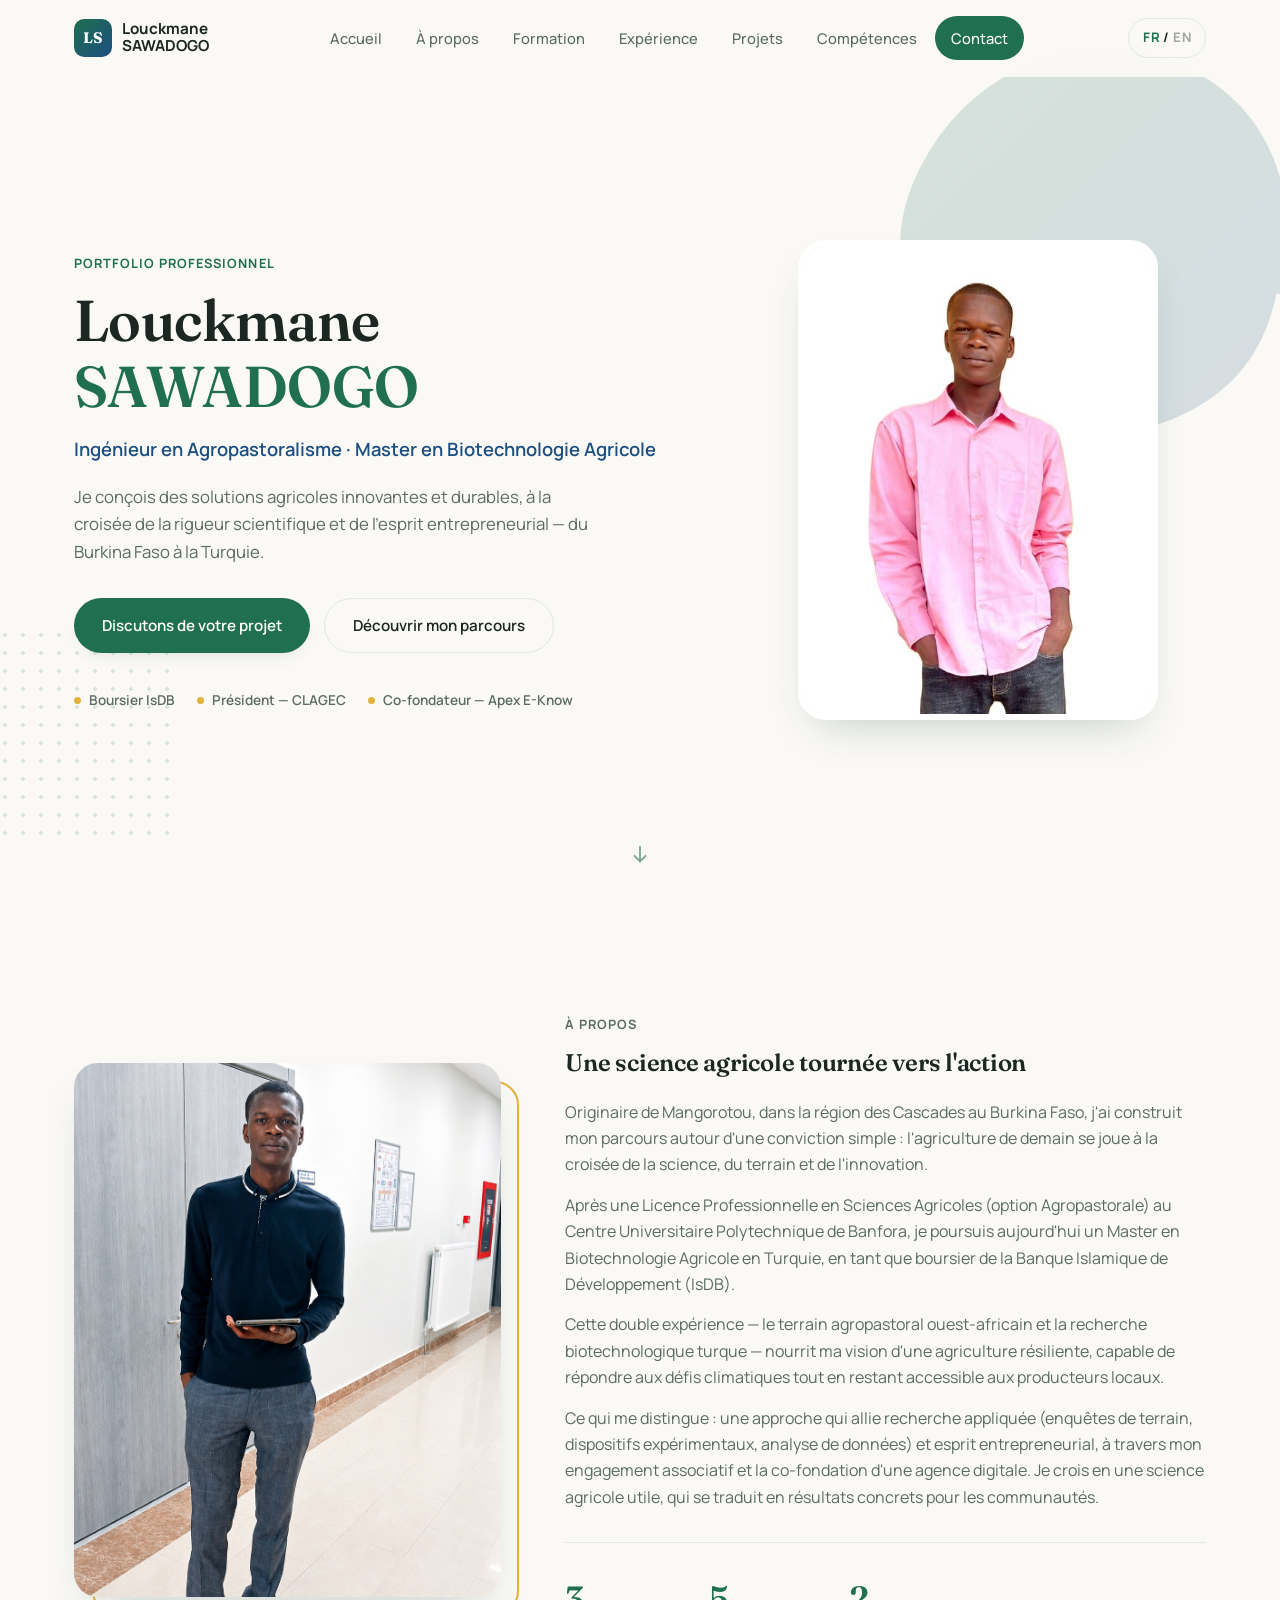
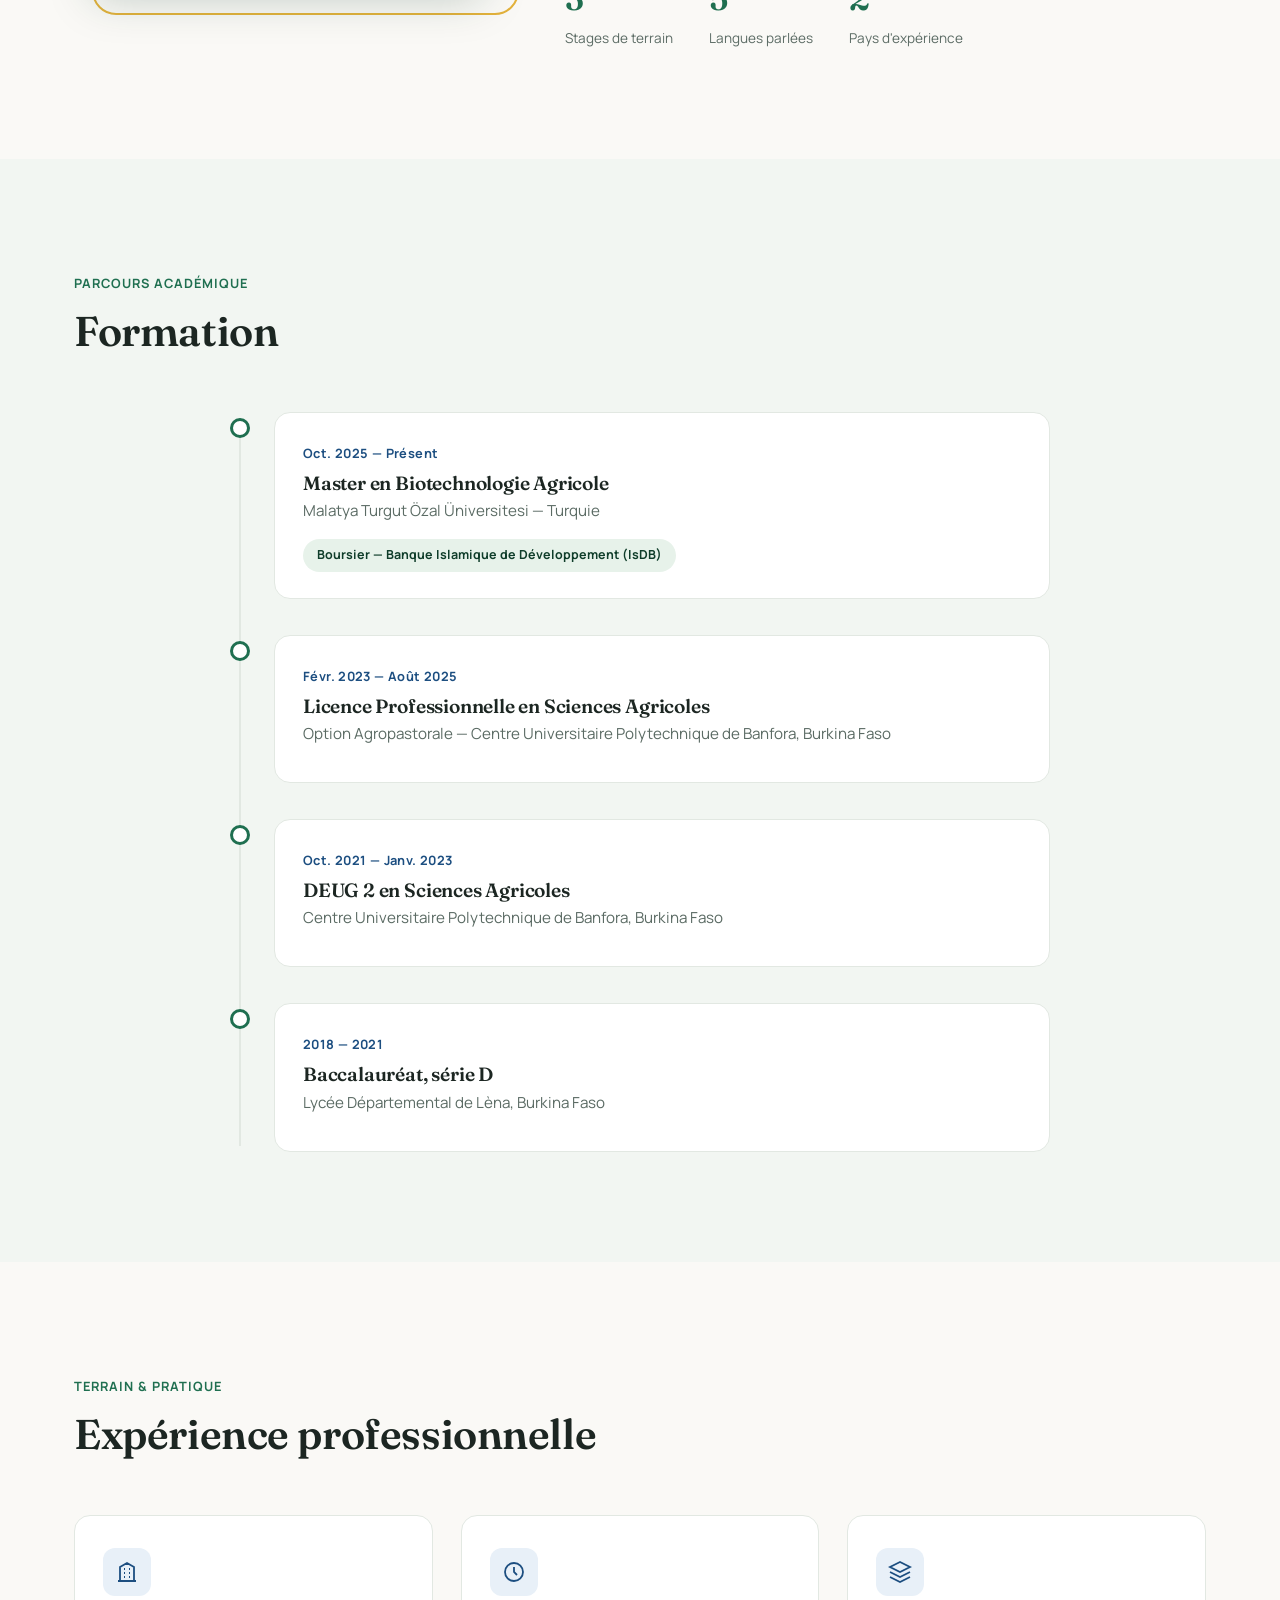
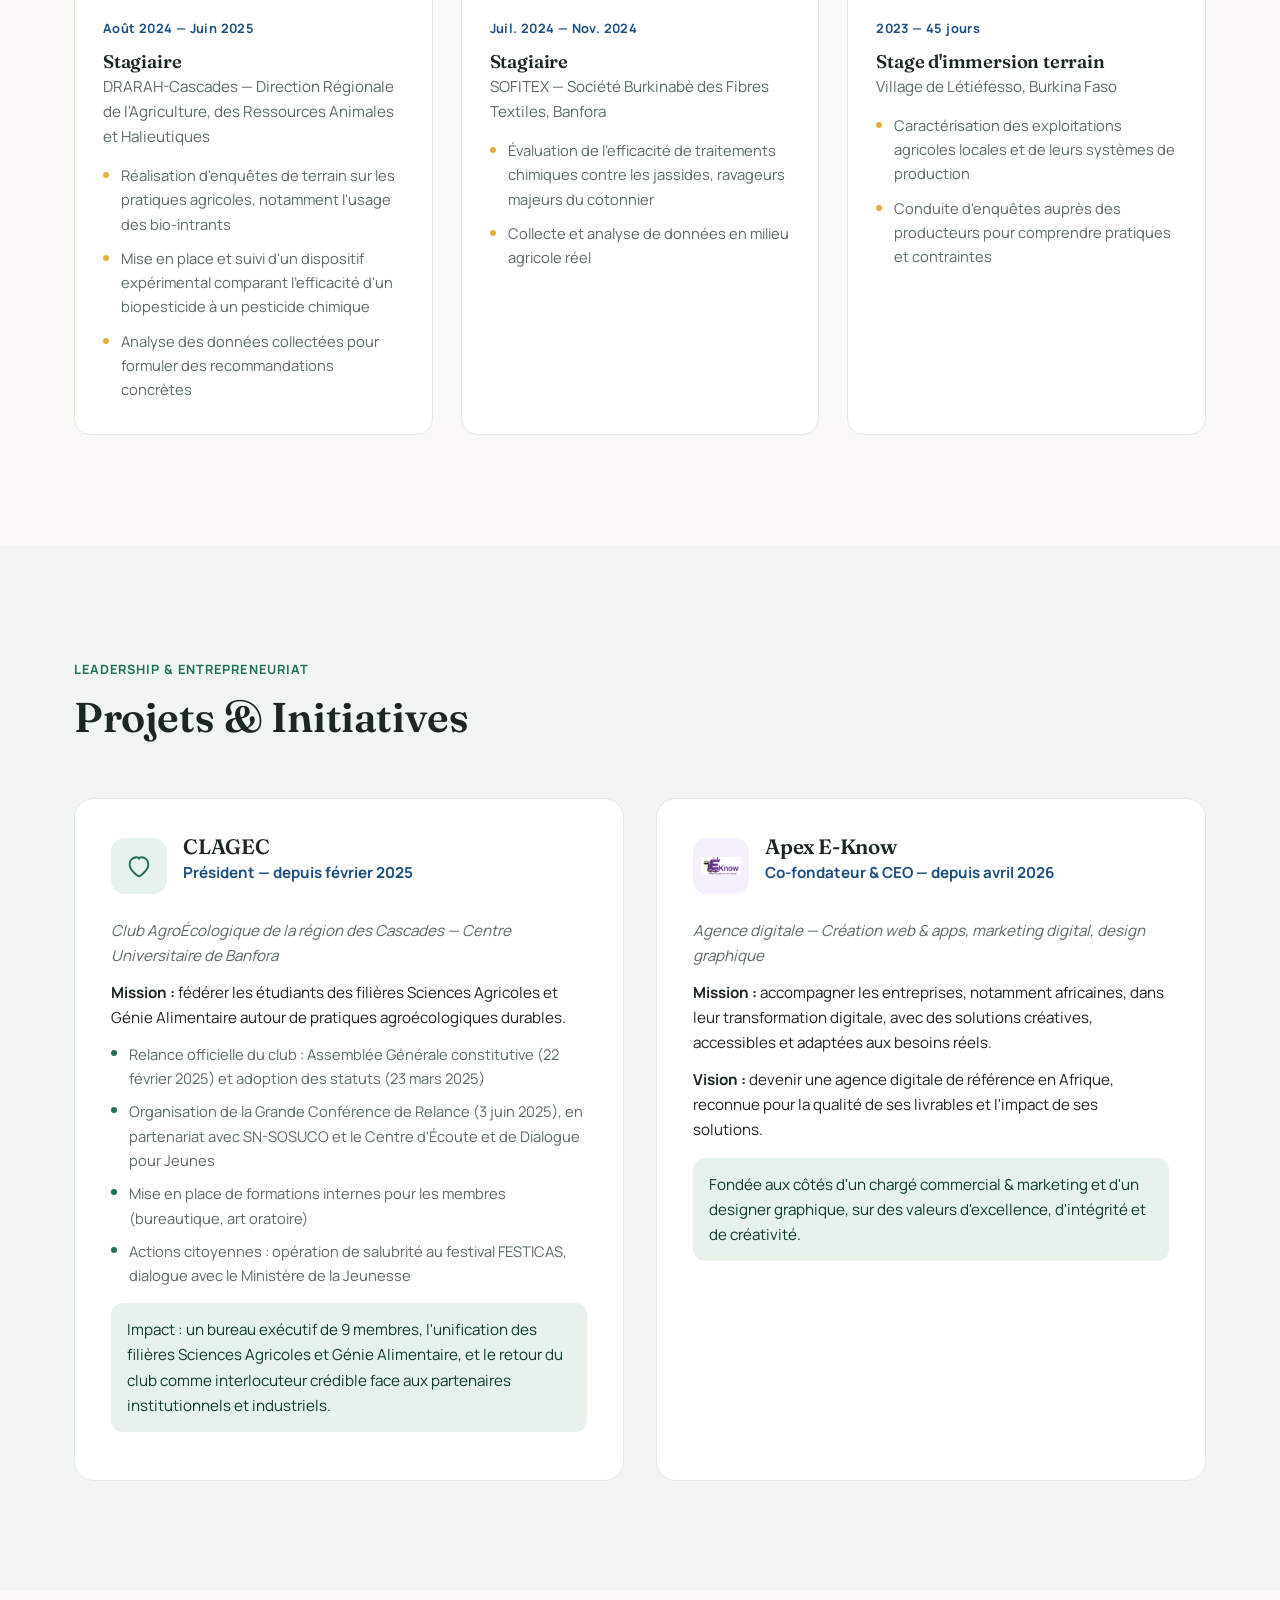
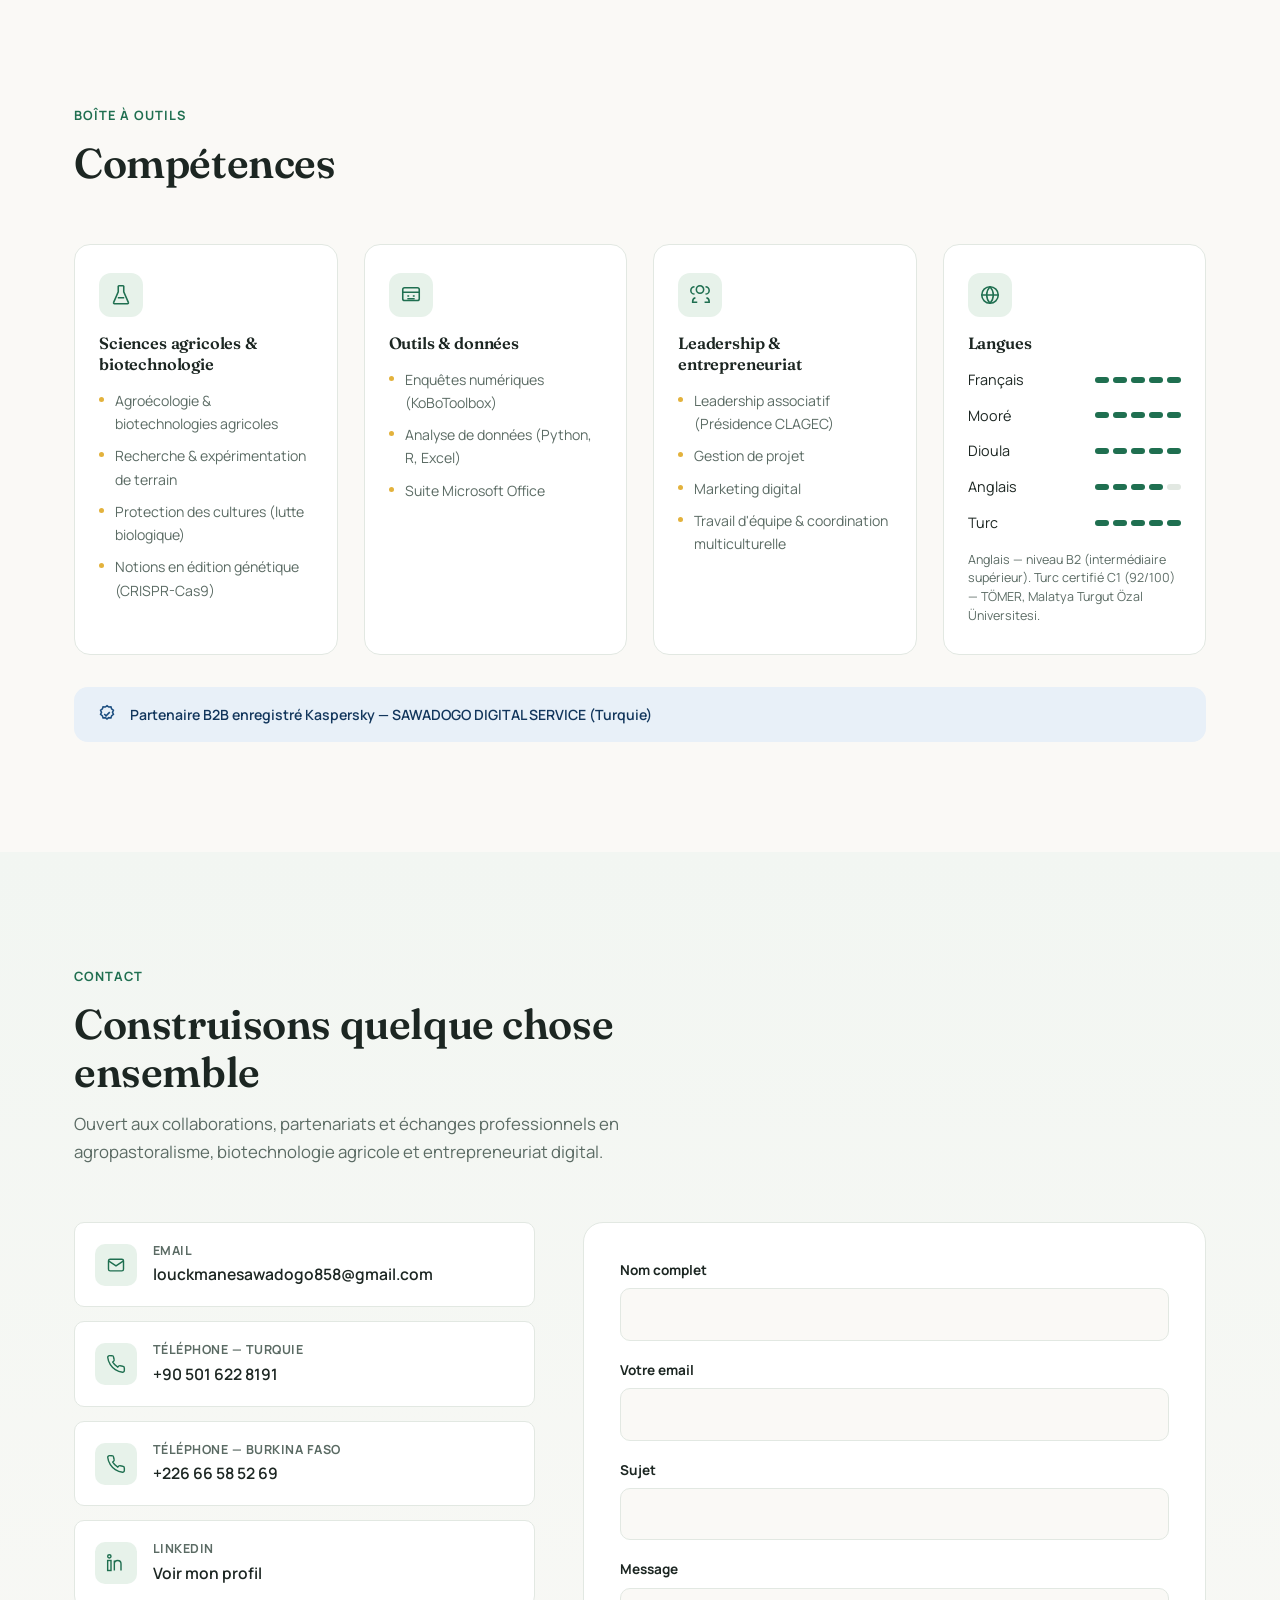
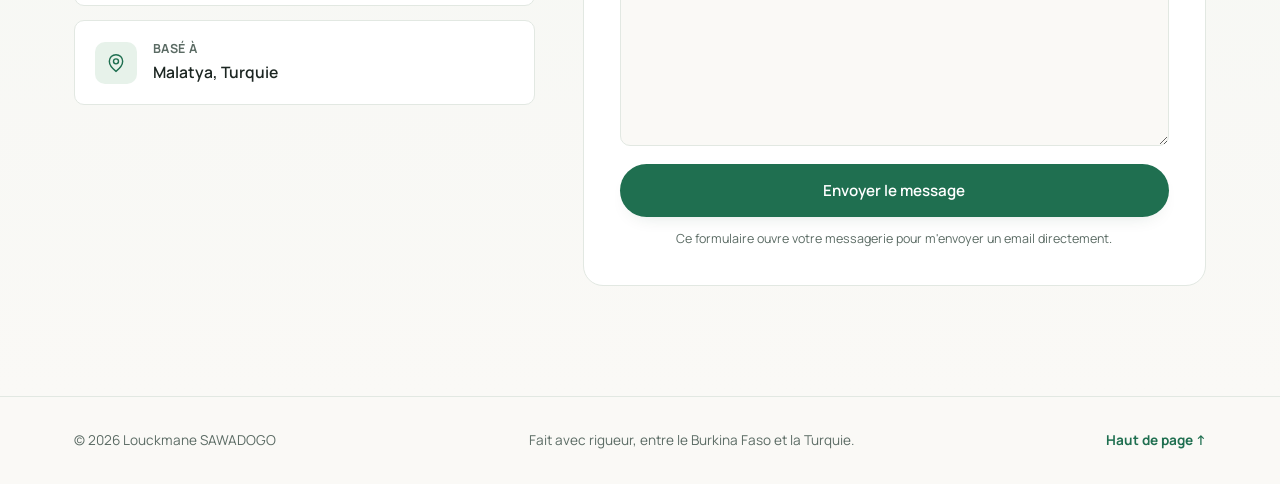
==== commit df112de8: "Fix Turkish proficiency: certified C1 (92/100, TÖMER) instead of beginner Co-Authored-By: Claude Son" ====
--- a/index.html
+++ b/index.html
@@ -454,10 +454,10 @@
           <li><span>Mooré</span><span class="lang-level"><i></i><i></i><i></i><i></i><i></i></span></li>
           <li><span>Dioula</span><span class="lang-level"><i></i><i></i><i></i><i></i><i></i></span></li>
           <li><span data-lang="fr">Anglais</span><span data-lang="en" hidden>English</span><span class="lang-level"><i></i><i></i><i></i><i></i><i class="off"></i></span></li>
-          <li><span data-lang="fr">Turc</span><span data-lang="en" hidden>Turkish</span><span class="lang-level"><i></i><i class="off"></i><i class="off"></i><i class="off"></i><i class="off"></i></span></li>
-        </ul>
-        <p class="lang-note" data-lang="fr">Anglais — niveau B2 (intermédiaire supérieur). Turc en cours d'apprentissage (formation Tömer).</p>
-        <p class="lang-note" data-lang="en" hidden>English — B2 level (upper-intermediate). Turkish currently in progress (Tömer program).</p>
+          <li><span data-lang="fr">Turc</span><span data-lang="en" hidden>Turkish</span><span class="lang-level"><i></i><i></i><i></i><i></i><i></i></span></li>
+        </ul>
+        <p class="lang-note" data-lang="fr">Anglais — niveau B2 (intermédiaire supérieur). Turc certifié C1 (92/100) — TÖMER, Malatya Turgut Özal Üniversitesi.</p>
+        <p class="lang-note" data-lang="en" hidden>English — B2 level (upper-intermediate). Turkish certified C1 (92/100) — TÖMER, Malatya Turgut Özal University.</p>
       </div>
 
     </div>
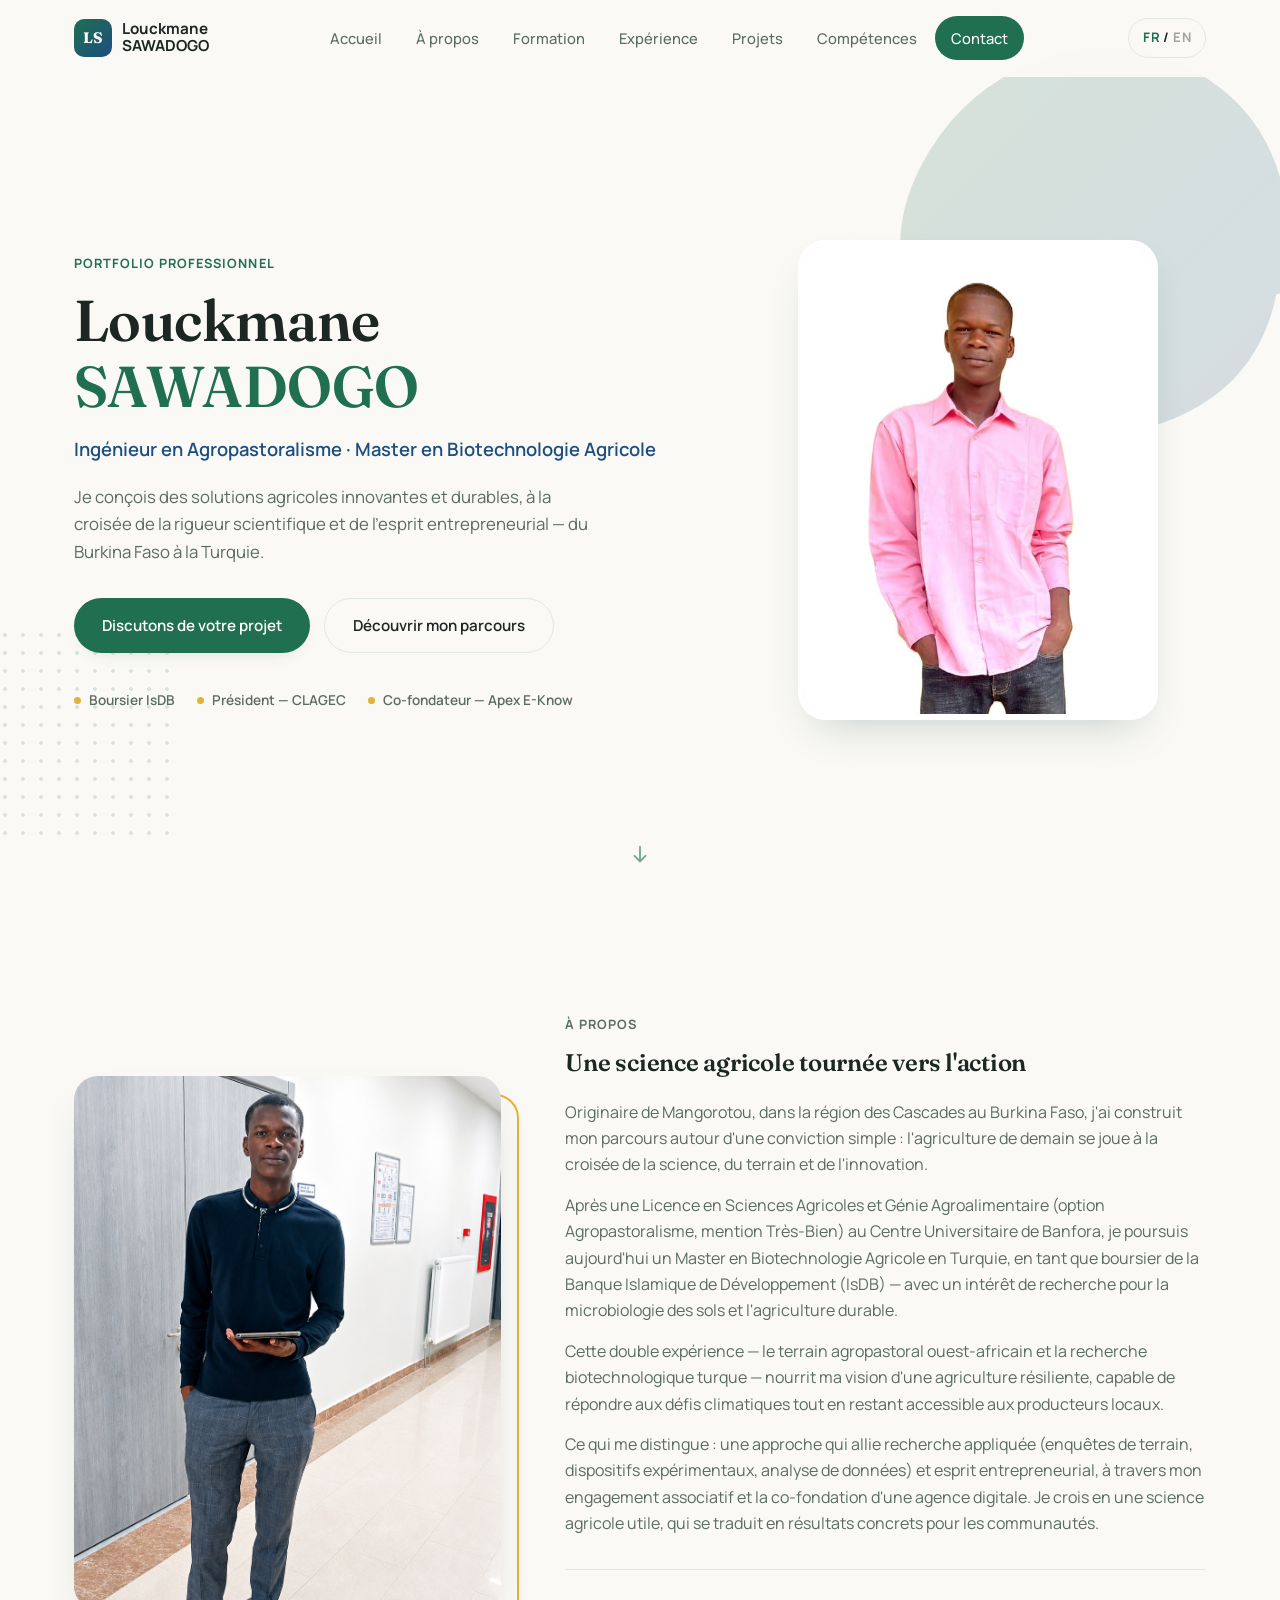
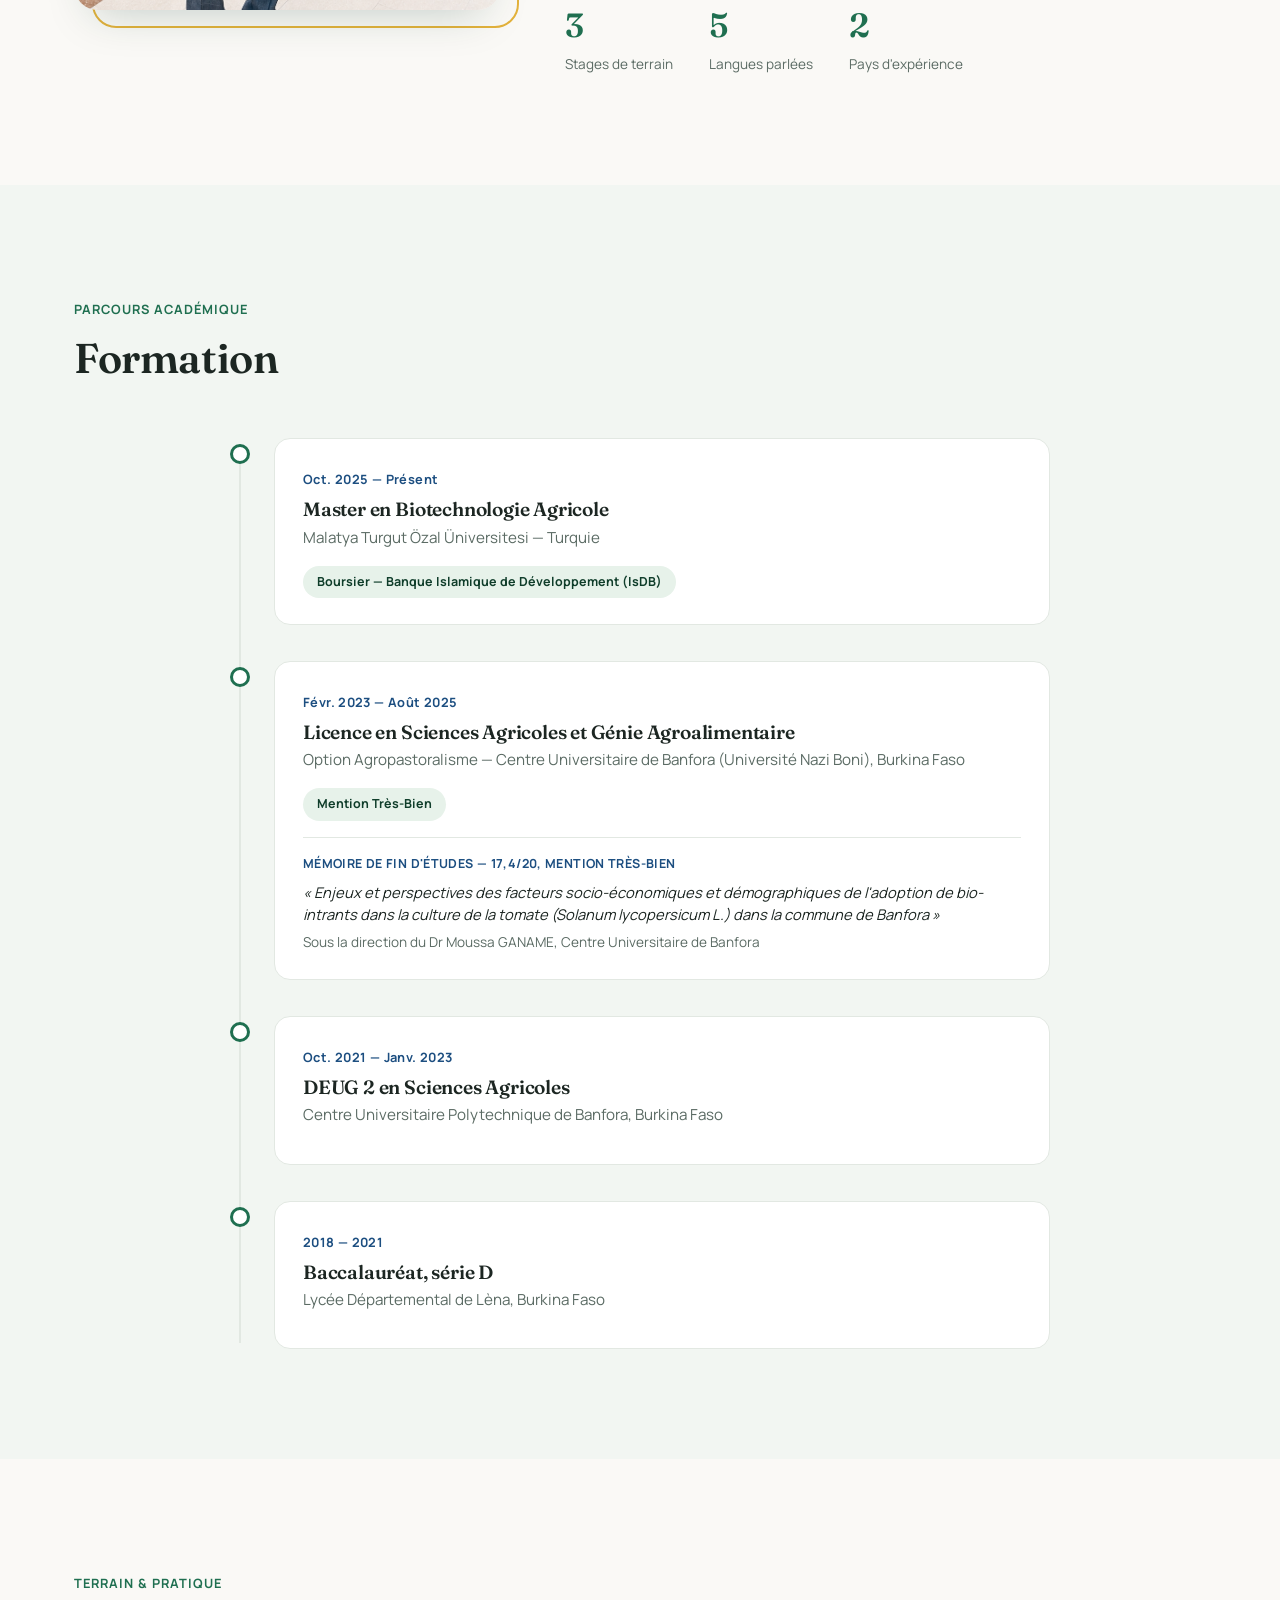
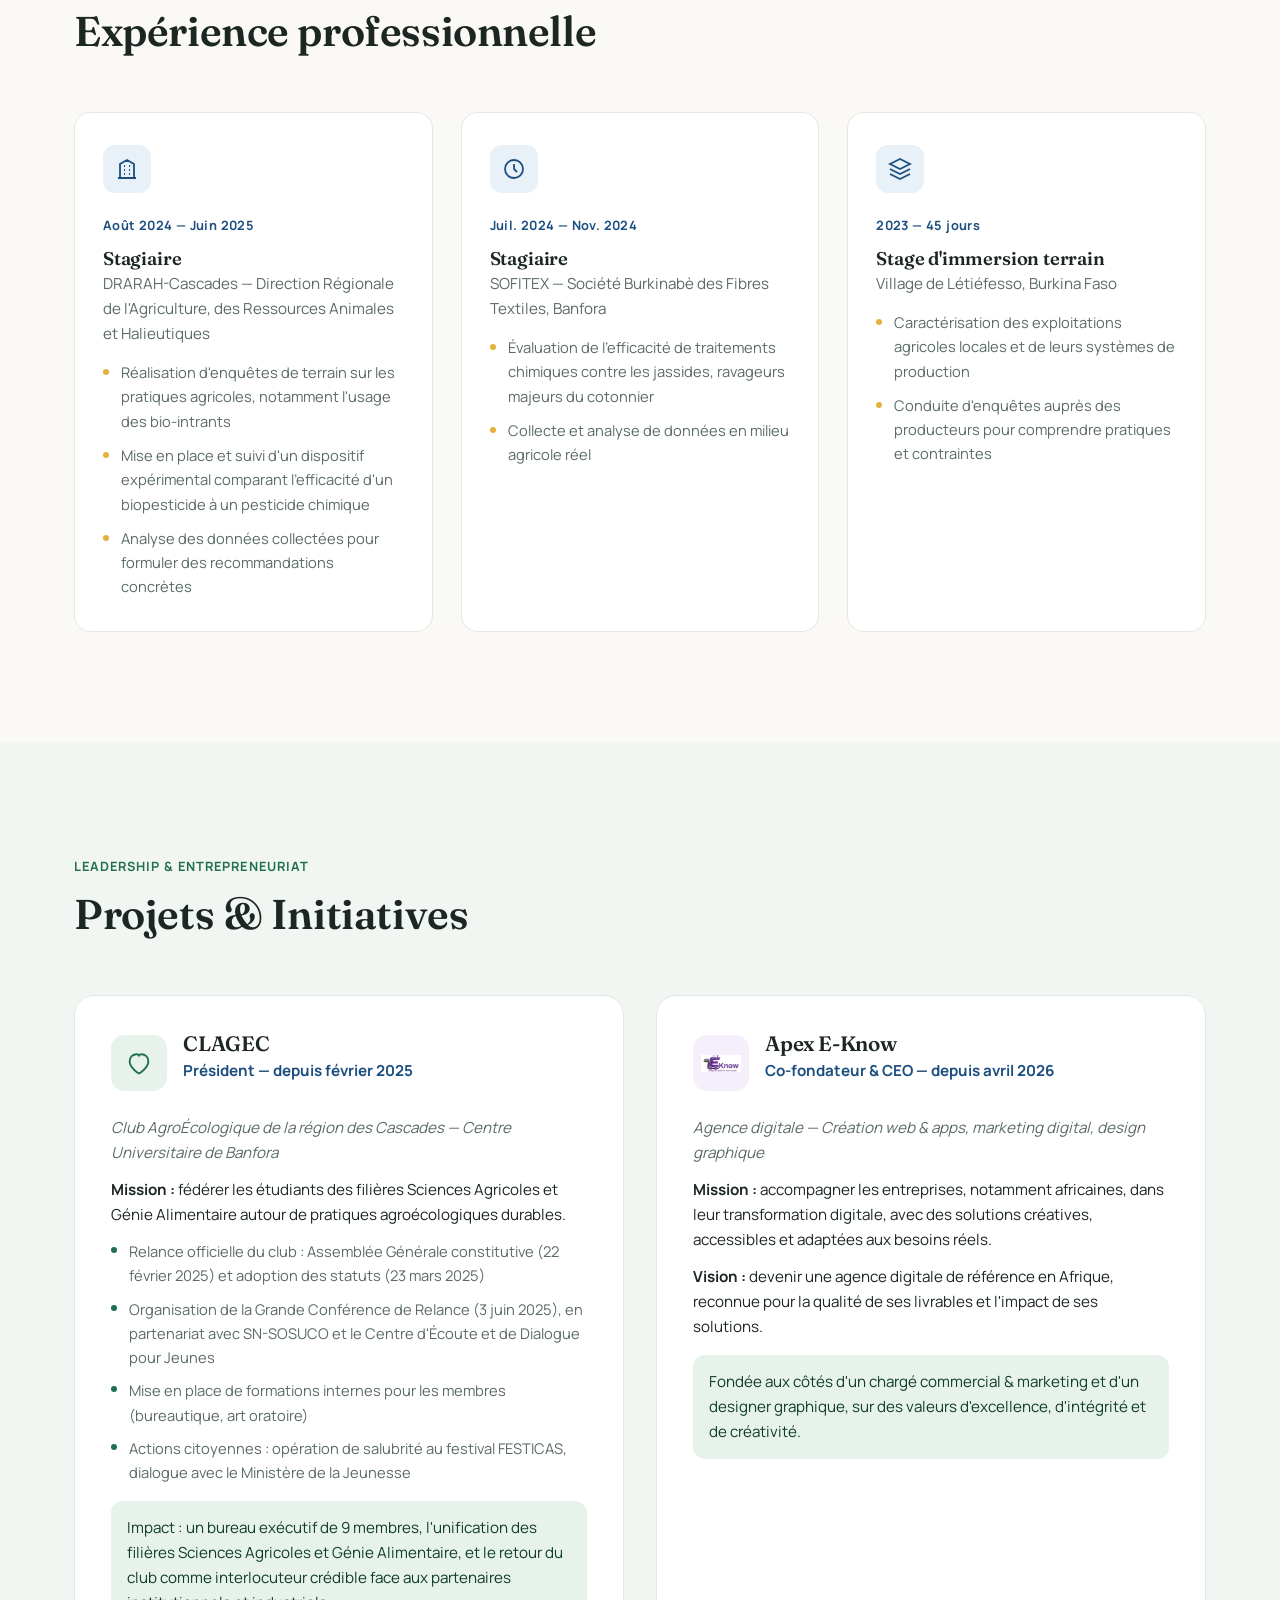
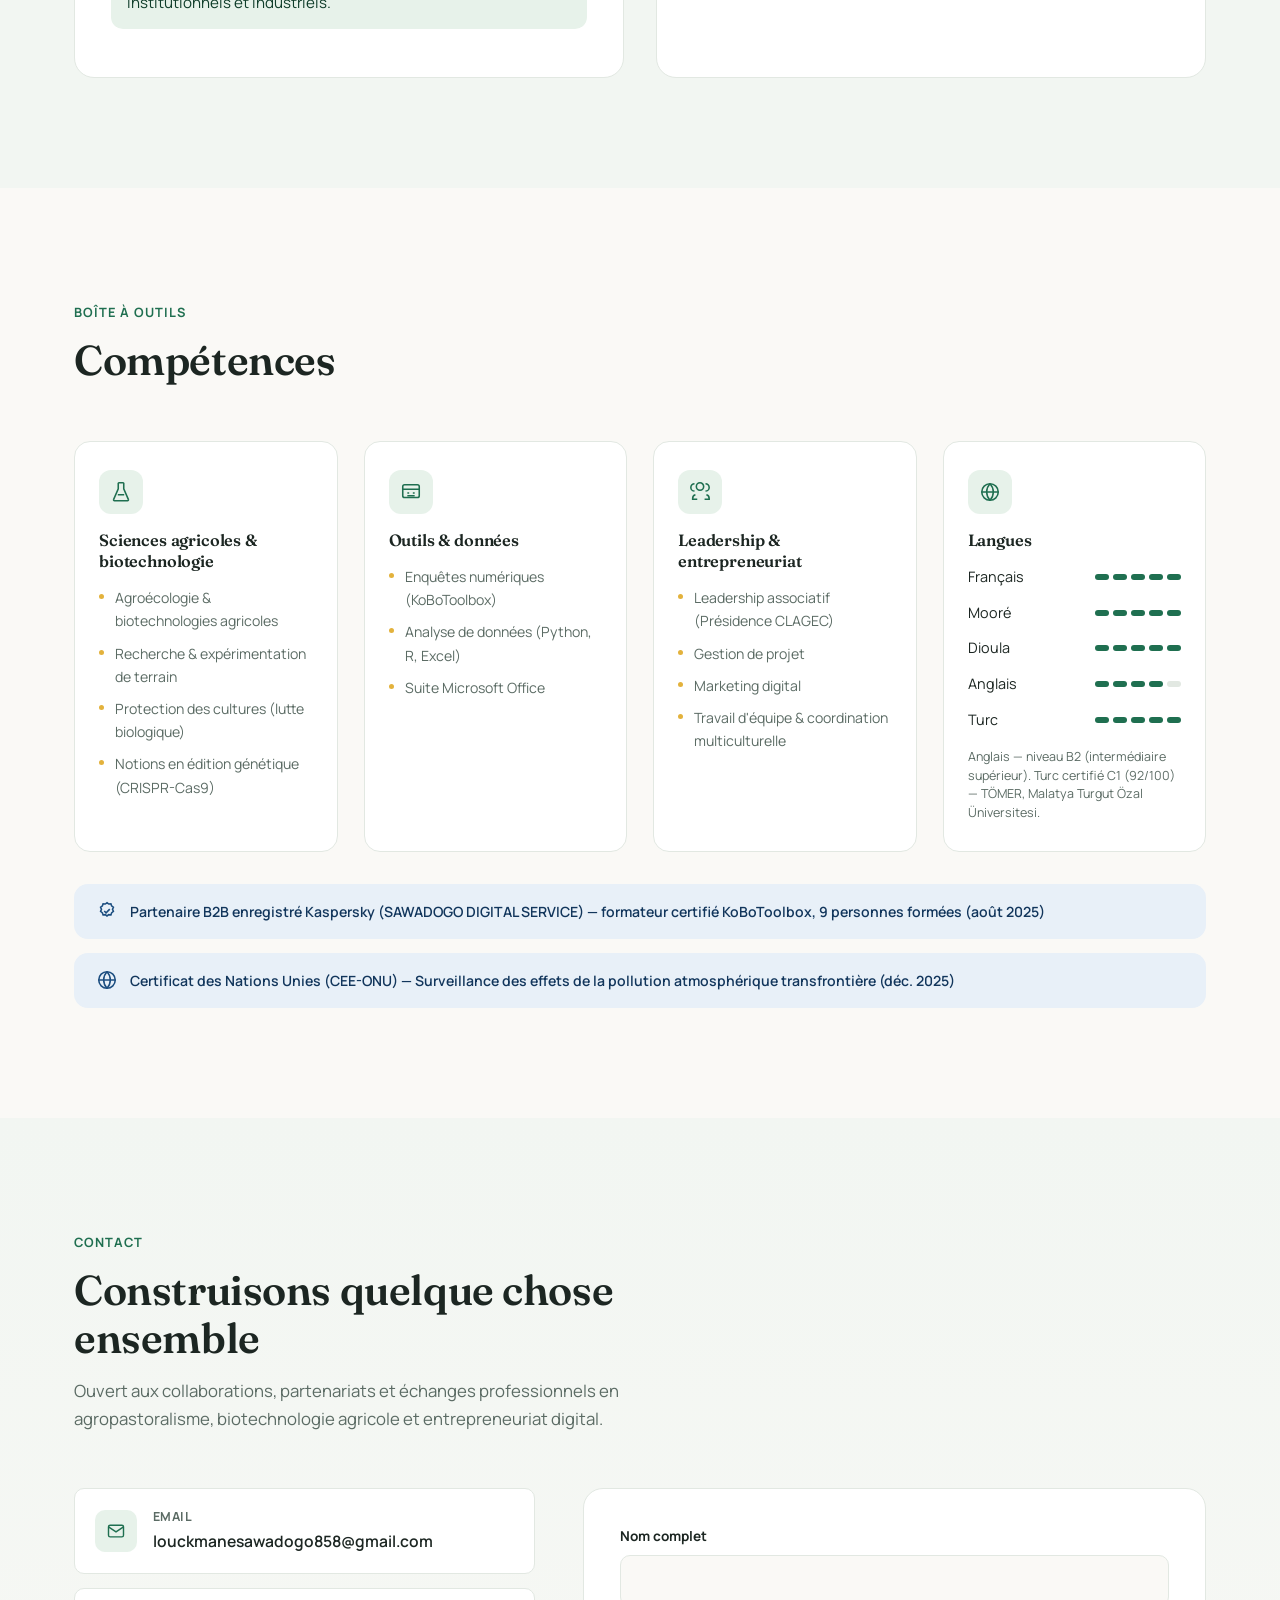
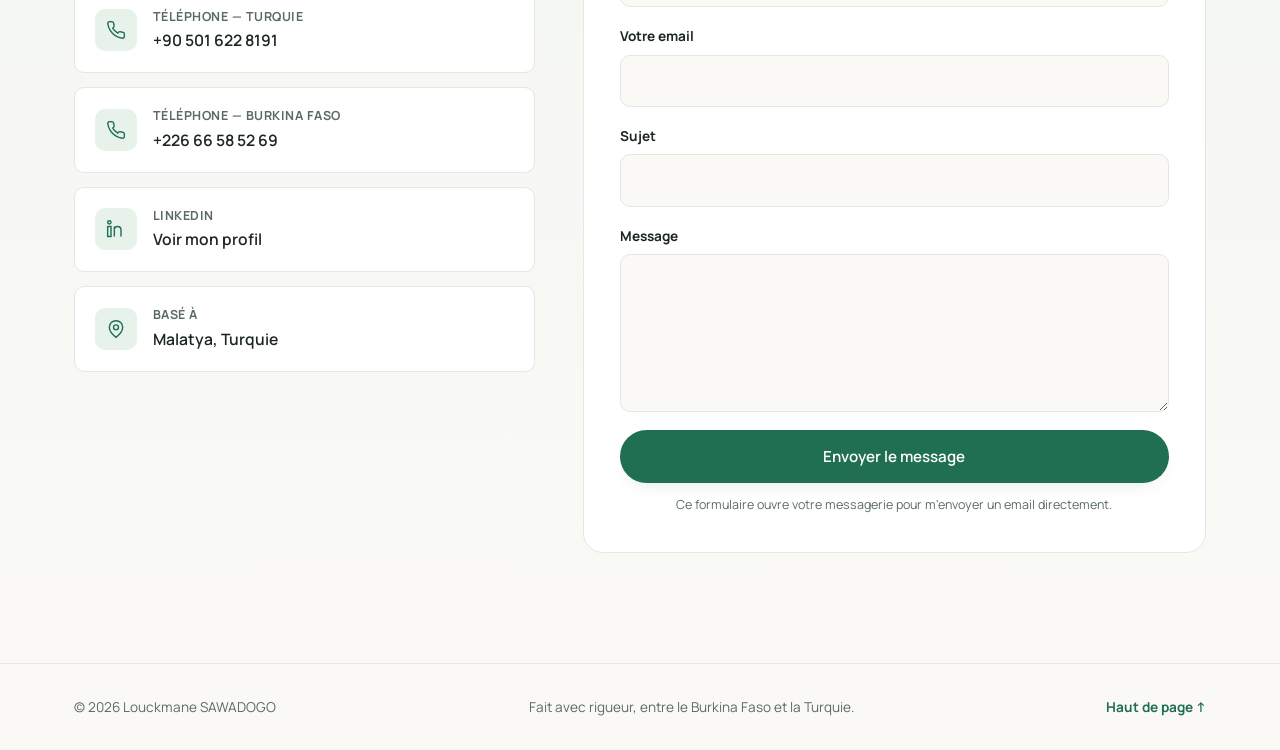
==== commit f0ceaa2e: "Enrich portfolio with thesis, mention, and additional credentials - Add Bachelor's thesis (title, 17" ====
--- a/index.html
+++ b/index.html
@@ -131,13 +131,13 @@
 
       <div data-lang="fr">
         <p>Originaire de Mangorotou, dans la région des Cascades au Burkina Faso, j'ai construit mon parcours autour d'une conviction simple : l'agriculture de demain se joue à la croisée de la science, du terrain et de l'innovation.</p>
-        <p>Après une Licence Professionnelle en Sciences Agricoles (option Agropastorale) au Centre Universitaire Polytechnique de Banfora, je poursuis aujourd'hui un Master en Biotechnologie Agricole en Turquie, en tant que boursier de la Banque Islamique de Développement (IsDB).</p>
+        <p>Après une Licence en Sciences Agricoles et Génie Agroalimentaire (option Agropastoralisme, mention Très-Bien) au Centre Universitaire de Banfora, je poursuis aujourd'hui un Master en Biotechnologie Agricole en Turquie, en tant que boursier de la Banque Islamique de Développement (IsDB) — avec un intérêt de recherche pour la microbiologie des sols et l'agriculture durable.</p>
         <p>Cette double expérience — le terrain agropastoral ouest-africain et la recherche biotechnologique turque — nourrit ma vision d'une agriculture résiliente, capable de répondre aux défis climatiques tout en restant accessible aux producteurs locaux.</p>
         <p>Ce qui me distingue : une approche qui allie recherche appliquée (enquêtes de terrain, dispositifs expérimentaux, analyse de données) et esprit entrepreneurial, à travers mon engagement associatif et la co-fondation d'une agence digitale. Je crois en une science agricole utile, qui se traduit en résultats concrets pour les communautés.</p>
       </div>
       <div data-lang="en" hidden>
         <p>Originally from Mangorotou, in the Cascades region of Burkina Faso, I built my path around one simple conviction: tomorrow's agriculture sits at the crossroads of science, fieldwork and innovation.</p>
-        <p>After a Professional Bachelor's degree in Agricultural Sciences (Agropastoral track) at the Polytechnic University Center of Banfora, I am now pursuing an M.Sc. in Agricultural Biotechnology in Turkey as a scholar of the Islamic Development Bank (IsDB).</p>
+        <p>After a Bachelor's Degree in Agricultural Science and Food Engineering (Agropastoralism track, Very Good honors) at the University Center of Banfora, I am now pursuing an M.Sc. in Agricultural Biotechnology in Turkey as a scholar of the Islamic Development Bank (IsDB) — with a research interest in soil microbiology and sustainable agriculture.</p>
         <p>This dual experience — West African agropastoral fieldwork and Turkish biotechnology research — shapes my vision of a resilient agriculture, able to meet climate challenges while remaining accessible to local producers.</p>
         <p>What sets me apart: an approach that combines applied research (field surveys, experimental setups, data analysis) with an entrepreneurial mindset, through my community leadership and the co-founding of a digital agency. I believe in agricultural science that translates into concrete results for communities.</p>
       </div>
@@ -191,10 +191,21 @@
         <div class="timeline-dot"></div>
         <div class="timeline-card">
           <span class="timeline-date"><span data-lang="fr">Févr. 2023 — Août 2025</span><span data-lang="en" hidden>Feb. 2023 — Aug. 2025</span></span>
-          <h3 data-lang="fr">Licence Professionnelle en Sciences Agricoles</h3>
-          <h3 data-lang="en" hidden>Professional Bachelor's in Agricultural Sciences</h3>
-          <p class="timeline-place" data-lang="fr">Option Agropastorale — Centre Universitaire Polytechnique de Banfora, Burkina Faso</p>
-          <p class="timeline-place" data-lang="en" hidden>Agropastoral track — Polytechnic University Center of Banfora, Burkina Faso</p>
+          <h3 data-lang="fr">Licence en Sciences Agricoles et Génie Agroalimentaire</h3>
+          <h3 data-lang="en" hidden>Bachelor's Degree in Agricultural Science and Food Engineering</h3>
+          <p class="timeline-place" data-lang="fr">Option Agropastoralisme — Centre Universitaire de Banfora (Université Nazi Boni), Burkina Faso</p>
+          <p class="timeline-place" data-lang="en" hidden>Agropastoralism track — University Center of Banfora (Nazi Boni University), Burkina Faso</p>
+          <span class="pill" data-lang="fr">Mention Très-Bien</span>
+          <span class="pill" data-lang="en" hidden>Honors: Very Good (Très-Bien)</span>
+
+          <div class="thesis-block">
+            <p class="thesis-label" data-lang="fr">Mémoire de fin d'études — 17,4/20, mention Très-Bien</p>
+            <p class="thesis-label" data-lang="en" hidden>Undergraduate thesis — 17.4/20, Very Good</p>
+            <p class="thesis-title" data-lang="fr">« Enjeux et perspectives des facteurs socio-économiques et démographiques de l'adoption de bio-intrants dans la culture de la tomate (<em>Solanum lycopersicum</em> L.) dans la commune de Banfora »</p>
+            <p class="thesis-title" data-lang="en" hidden>“Issues and prospects of socio-economic and demographic factors in the adoption of bio-inputs in tomato cultivation (<em>Solanum lycopersicum</em> L.) in the municipality of Banfora”</p>
+            <p class="thesis-meta" data-lang="fr">Sous la direction du Dr Moussa GANAME, Centre Universitaire de Banfora</p>
+            <p class="thesis-meta" data-lang="en" hidden>Supervised by Dr Moussa GANAME, University Center of Banfora</p>
+          </div>
         </div>
       </div>
 
@@ -462,10 +473,17 @@
 
     </div>
 
-    <div class="cert-strip reveal">
-      <svg viewBox="0 0 24 24" fill="none" stroke="currentColor" stroke-width="1.7"><path d="m9 12 2 2 4-4M12 3l1.9 1.4 2.4-.3.7 2.3L19 8l-1 2.2L19 12.4l-2 1.6-.7 2.3-2.4-.3L12 17.4l-1.9-1.4-2.4.3-.7-2.3L5 12.4 6 10.2 5 8l2-1.6.7-2.3 2.4.3L12 3Z"/></svg>
-      <span data-lang="fr">Partenaire B2B enregistré Kaspersky — SAWADOGO DIGITAL SERVICE (Turquie)</span>
-      <span data-lang="en" hidden>Registered Kaspersky B2B Partner — SAWADOGO DIGITAL SERVICE (Turkey)</span>
+    <div class="cert-strip-list">
+      <div class="cert-strip reveal">
+        <svg viewBox="0 0 24 24" fill="none" stroke="currentColor" stroke-width="1.7"><path d="m9 12 2 2 4-4M12 3l1.9 1.4 2.4-.3.7 2.3L19 8l-1 2.2L19 12.4l-2 1.6-.7 2.3-2.4-.3L12 17.4l-1.9-1.4-2.4.3-.7-2.3L5 12.4 6 10.2 5 8l2-1.6.7-2.3 2.4.3L12 3Z"/></svg>
+        <span data-lang="fr">Partenaire B2B enregistré Kaspersky (SAWADOGO DIGITAL SERVICE) — formateur certifié KoBoToolbox, 9 personnes formées (août 2025)</span>
+        <span data-lang="en" hidden>Registered Kaspersky B2B Partner (SAWADOGO DIGITAL SERVICE) — certified KoBoToolbox trainer, 9 people trained (August 2025)</span>
+      </div>
+      <div class="cert-strip reveal">
+        <svg viewBox="0 0 24 24" fill="none" stroke="currentColor" stroke-width="1.7"><circle cx="12" cy="12" r="9"/><path d="M3 12h18M12 3a13 13 0 0 1 0 18M12 3a13 13 0 0 0 0 18"/></svg>
+        <span data-lang="fr">Certificat des Nations Unies (CEE-ONU) — Surveillance des effets de la pollution atmosphérique transfrontière (déc. 2025)</span>
+        <span data-lang="en" hidden>United Nations (UNECE) Certificate — Monitoring air pollution effects under the Convention on Long-range Transboundary Air Pollution (Dec. 2025)</span>
+      </div>
     </div>
   </div>
 </section>
--- a/styles.css
+++ b/styles.css
@@ -204,6 +204,11 @@
   font-size:.78rem;font-weight:700;padding:6px 14px;border-radius:999px;margin-top:6px;
 }
 
+.thesis-block{margin-top:16px;padding-top:16px;border-top:1px solid var(--border)}
+.thesis-label{font-size:.78rem;font-weight:700;color:var(--blue-700);text-transform:uppercase;letter-spacing:.03em;margin-bottom:6px}
+.thesis-title{font-size:.92rem;font-style:italic;color:var(--ink);line-height:1.5;margin-bottom:6px}
+.thesis-meta{font-size:.85rem;color:var(--ink-soft);margin-bottom:0}
+
 /* ---------- Experience cards ---------- */
 .card-grid{display:grid;grid-template-columns:repeat(3,1fr);gap:28px}
 .exp-card{
@@ -274,8 +279,9 @@
 .lang-level i.off{background:var(--border)}
 .lang-note{margin-top:16px;font-size:.78rem;color:var(--ink-soft);line-height:1.5}
 
+.cert-strip-list{margin-top:32px;display:flex;flex-direction:column;gap:14px}
 .cert-strip{
-  margin-top:32px;display:flex;align-items:center;gap:12px;
+  display:flex;align-items:center;gap:12px;
   background:var(--blue-100);color:var(--blue-900);padding:16px 22px;border-radius:14px;
   font-size:.88rem;font-weight:600;
 }
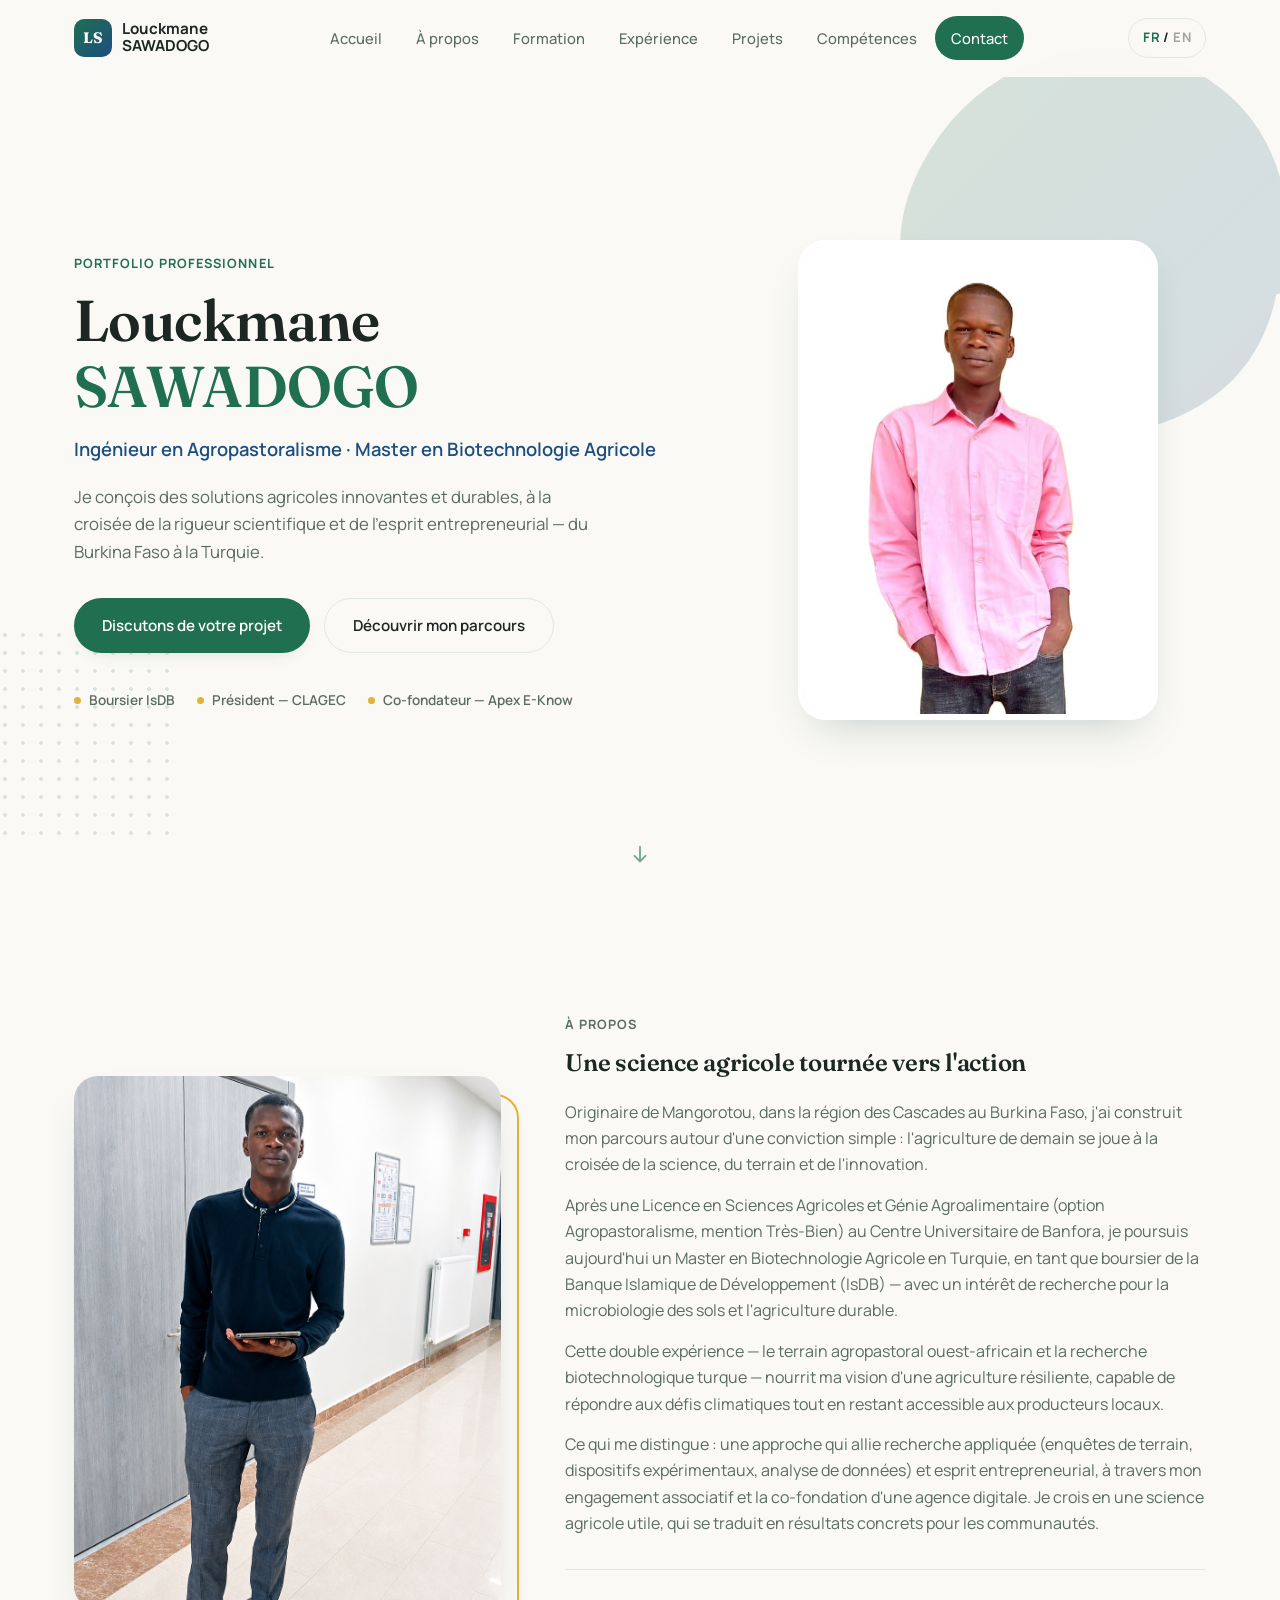
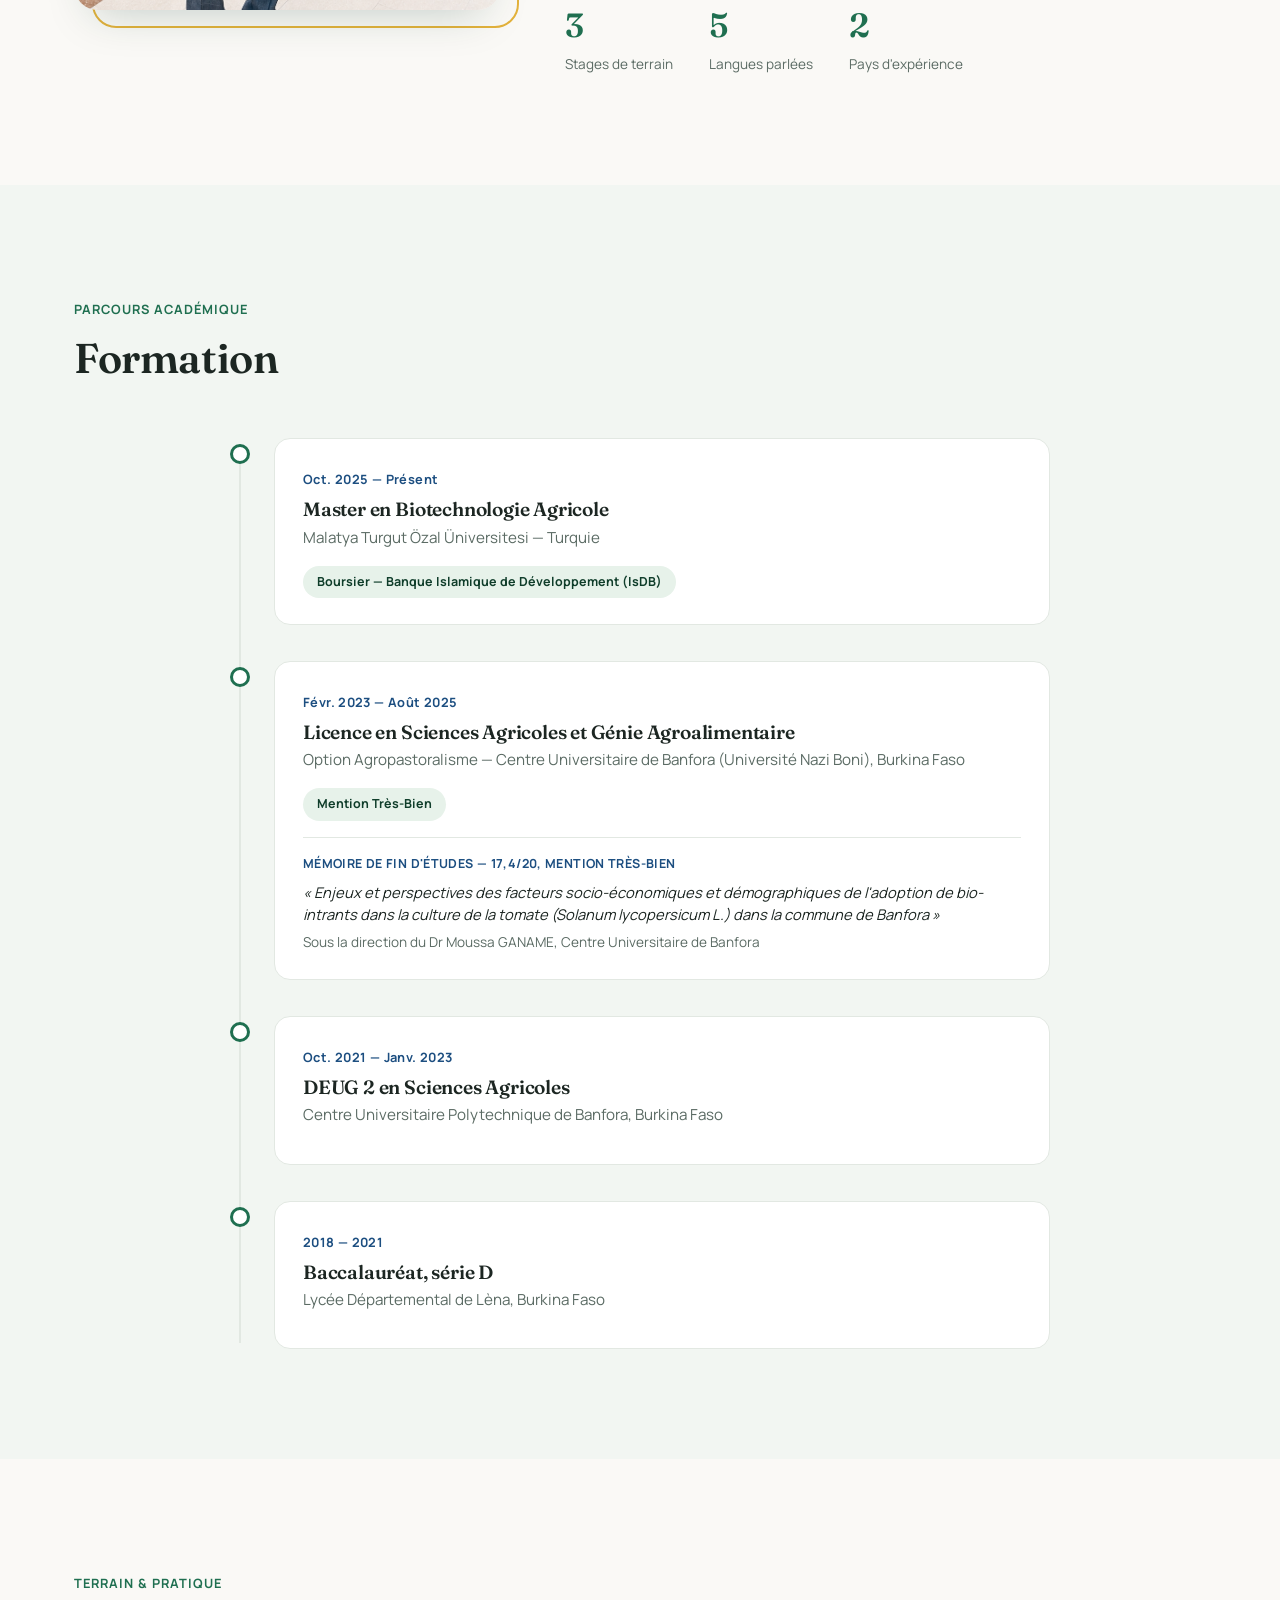
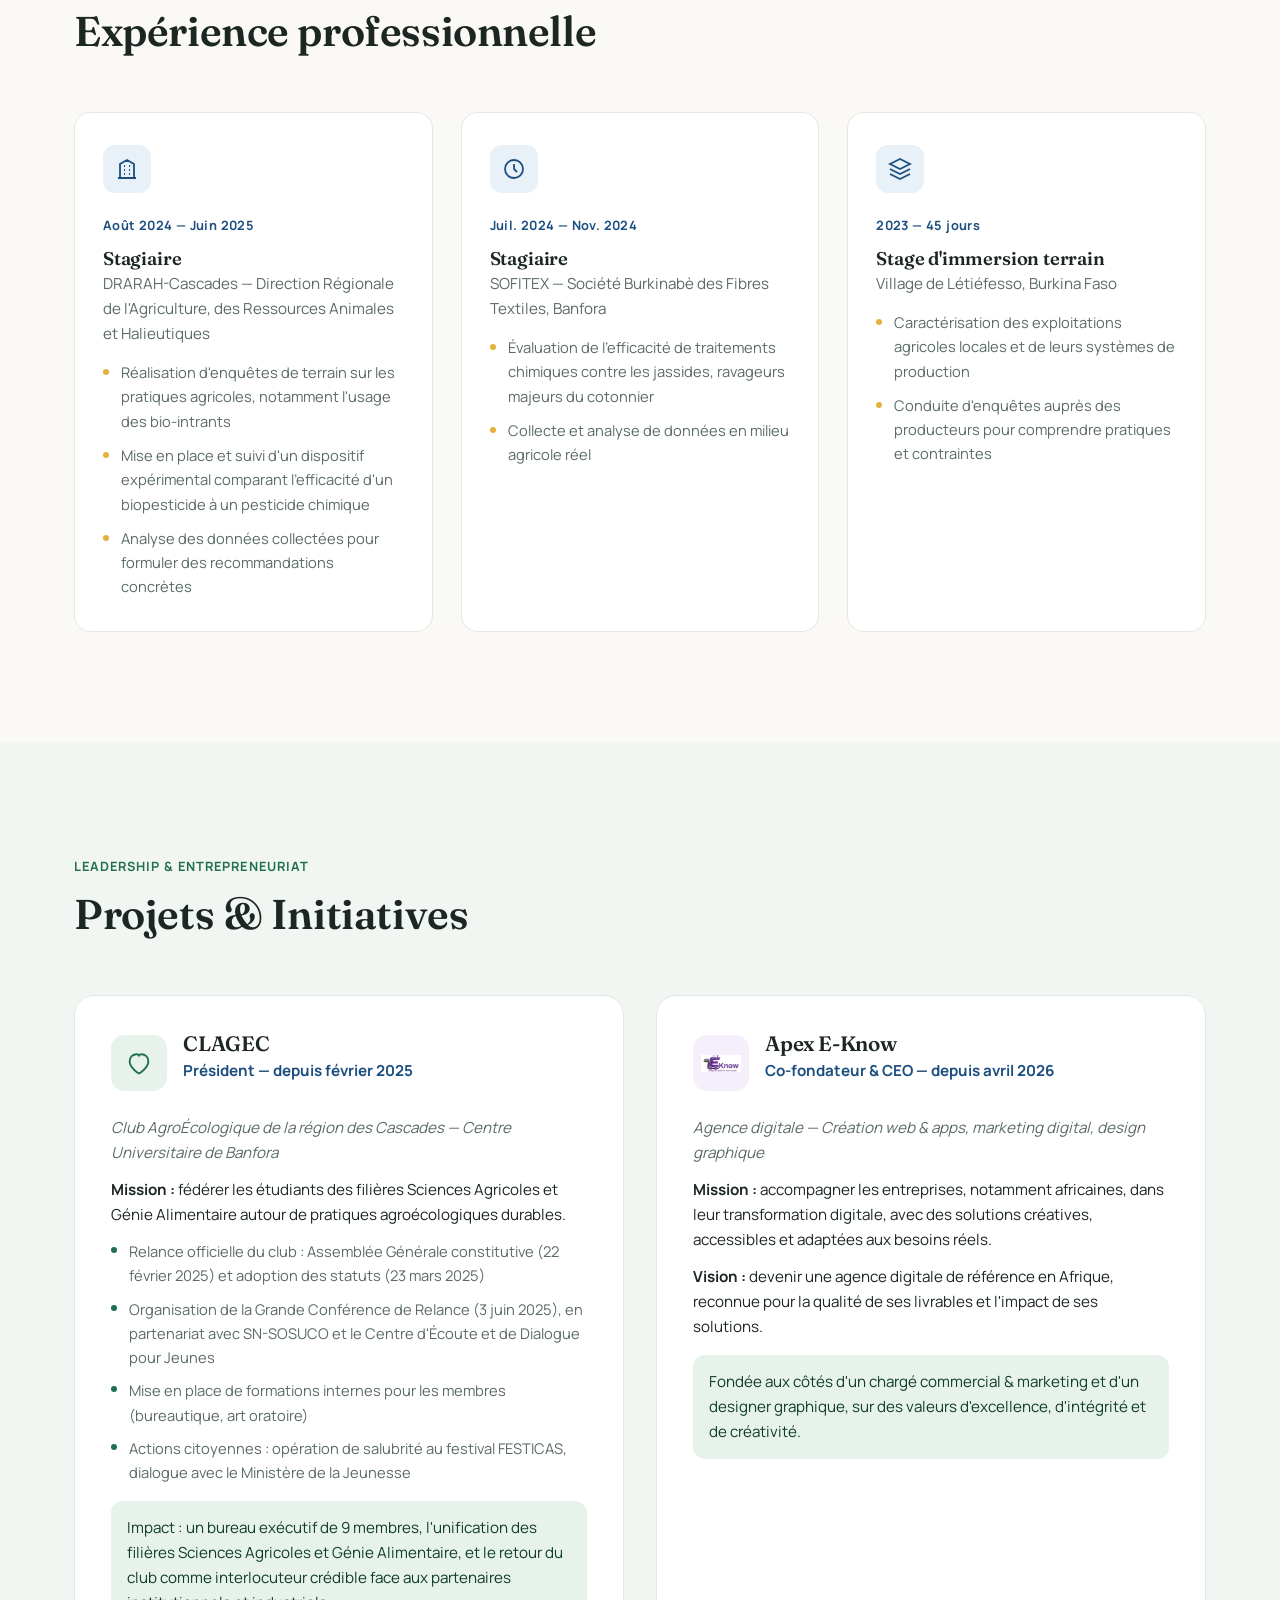
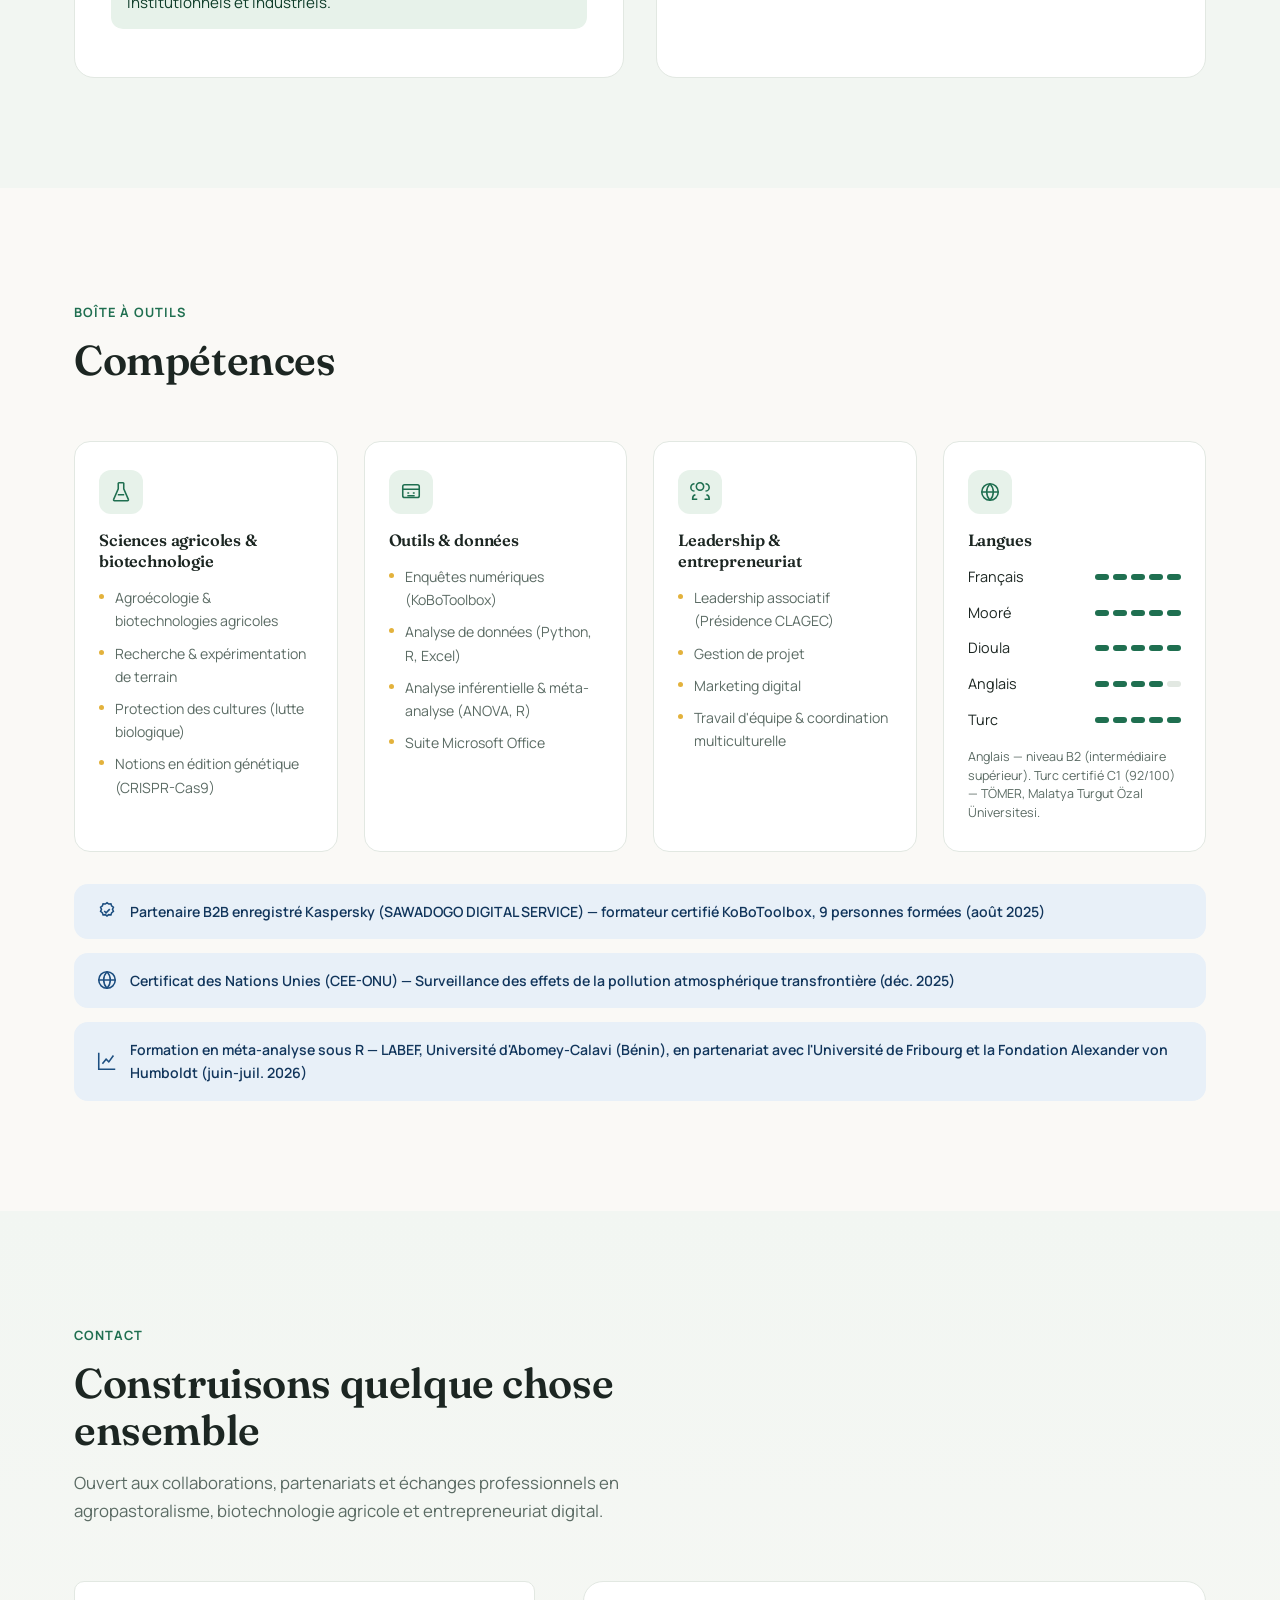
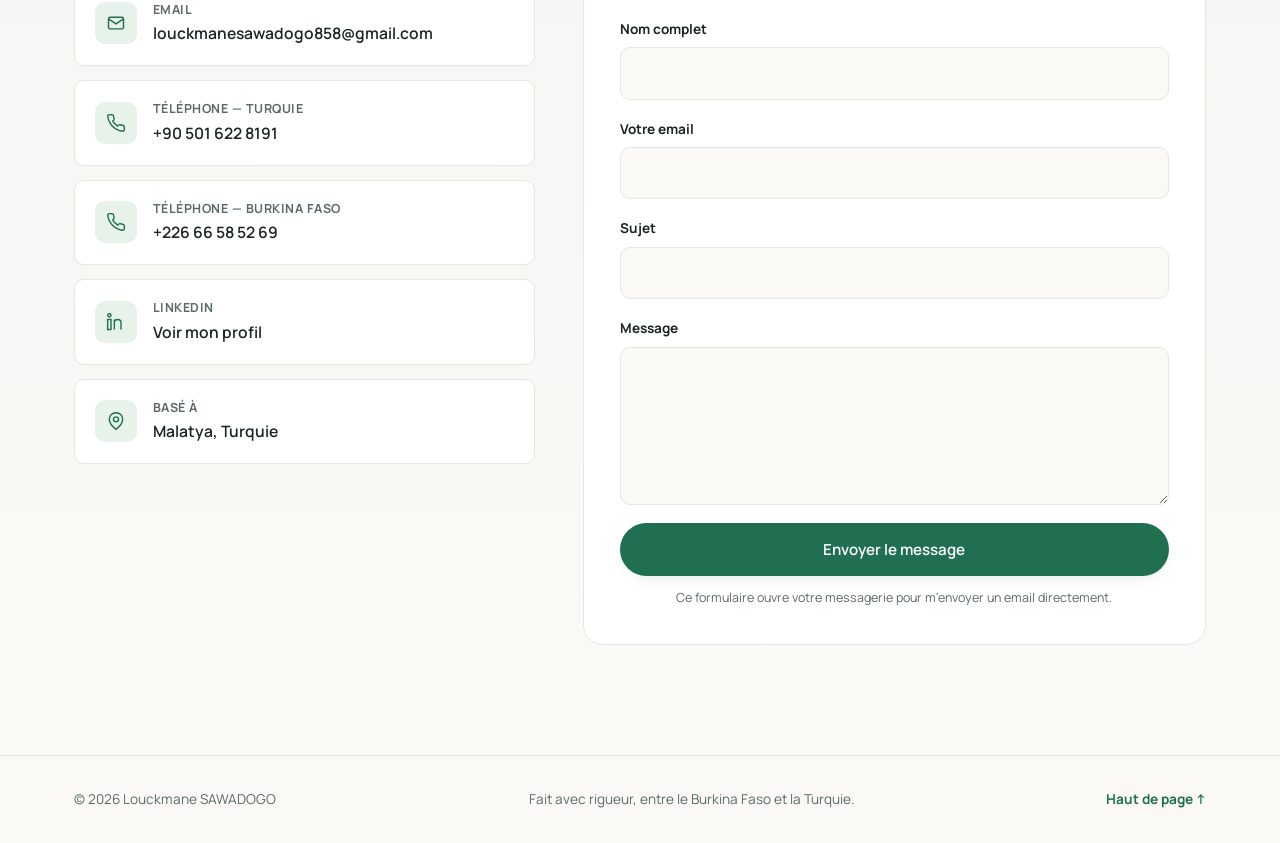
==== commit 43b1c79f: "Add confirmed LABEF meta-analysis training and ANOVA skill Co-Authored-By: Claude Sonnet 5 <noreply@" ====
--- a/index.html
+++ b/index.html
@@ -425,11 +425,13 @@
         <ul data-lang="fr">
           <li>Enquêtes numériques (KoBoToolbox)</li>
           <li>Analyse de données (Python, R, Excel)</li>
+          <li>Analyse inférentielle &amp; méta-analyse (ANOVA, R)</li>
           <li>Suite Microsoft Office</li>
         </ul>
         <ul data-lang="en" hidden>
           <li>Digital surveys (KoBoToolbox)</li>
           <li>Data analysis (Python, R, Excel)</li>
+          <li>Inferential statistics &amp; meta-analysis (ANOVA, R)</li>
           <li>Microsoft Office suite</li>
         </ul>
       </div>
@@ -483,6 +485,11 @@
         <svg viewBox="0 0 24 24" fill="none" stroke="currentColor" stroke-width="1.7"><circle cx="12" cy="12" r="9"/><path d="M3 12h18M12 3a13 13 0 0 1 0 18M12 3a13 13 0 0 0 0 18"/></svg>
         <span data-lang="fr">Certificat des Nations Unies (CEE-ONU) — Surveillance des effets de la pollution atmosphérique transfrontière (déc. 2025)</span>
         <span data-lang="en" hidden>United Nations (UNECE) Certificate — Monitoring air pollution effects under the Convention on Long-range Transboundary Air Pollution (Dec. 2025)</span>
+      </div>
+      <div class="cert-strip reveal">
+        <svg viewBox="0 0 24 24" fill="none" stroke="currentColor" stroke-width="1.7"><path d="M3 3v18h18M7 15l4-5 3 3 5-7"/></svg>
+        <span data-lang="fr">Formation en méta-analyse sous R — LABEF, Université d'Abomey-Calavi (Bénin), en partenariat avec l'Université de Fribourg et la Fondation Alexander von Humboldt (juin-juil. 2026)</span>
+        <span data-lang="en" hidden>Meta-analysis training with R — LABEF, University of Abomey-Calavi (Benin), in partnership with the University of Fribourg and the Alexander von Humboldt Foundation (Jun.-Jul. 2026)</span>
       </div>
     </div>
   </div>
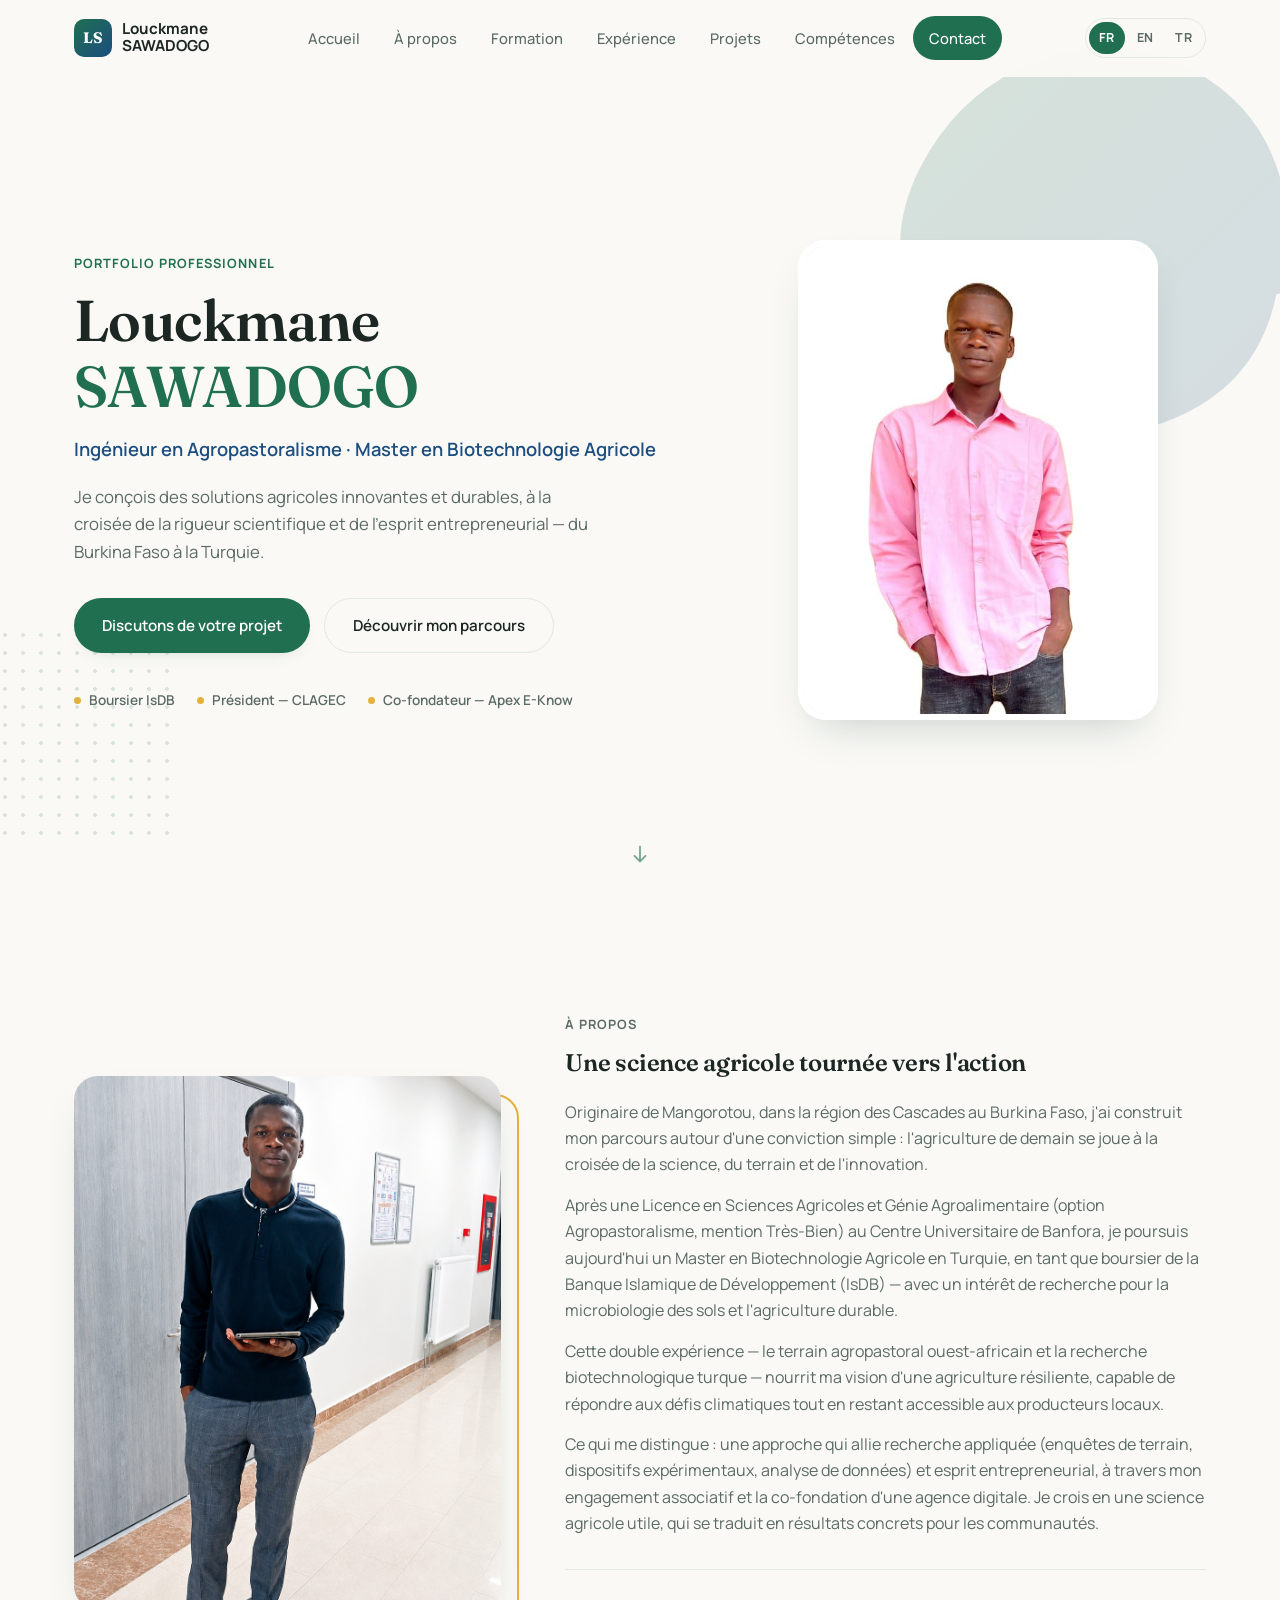
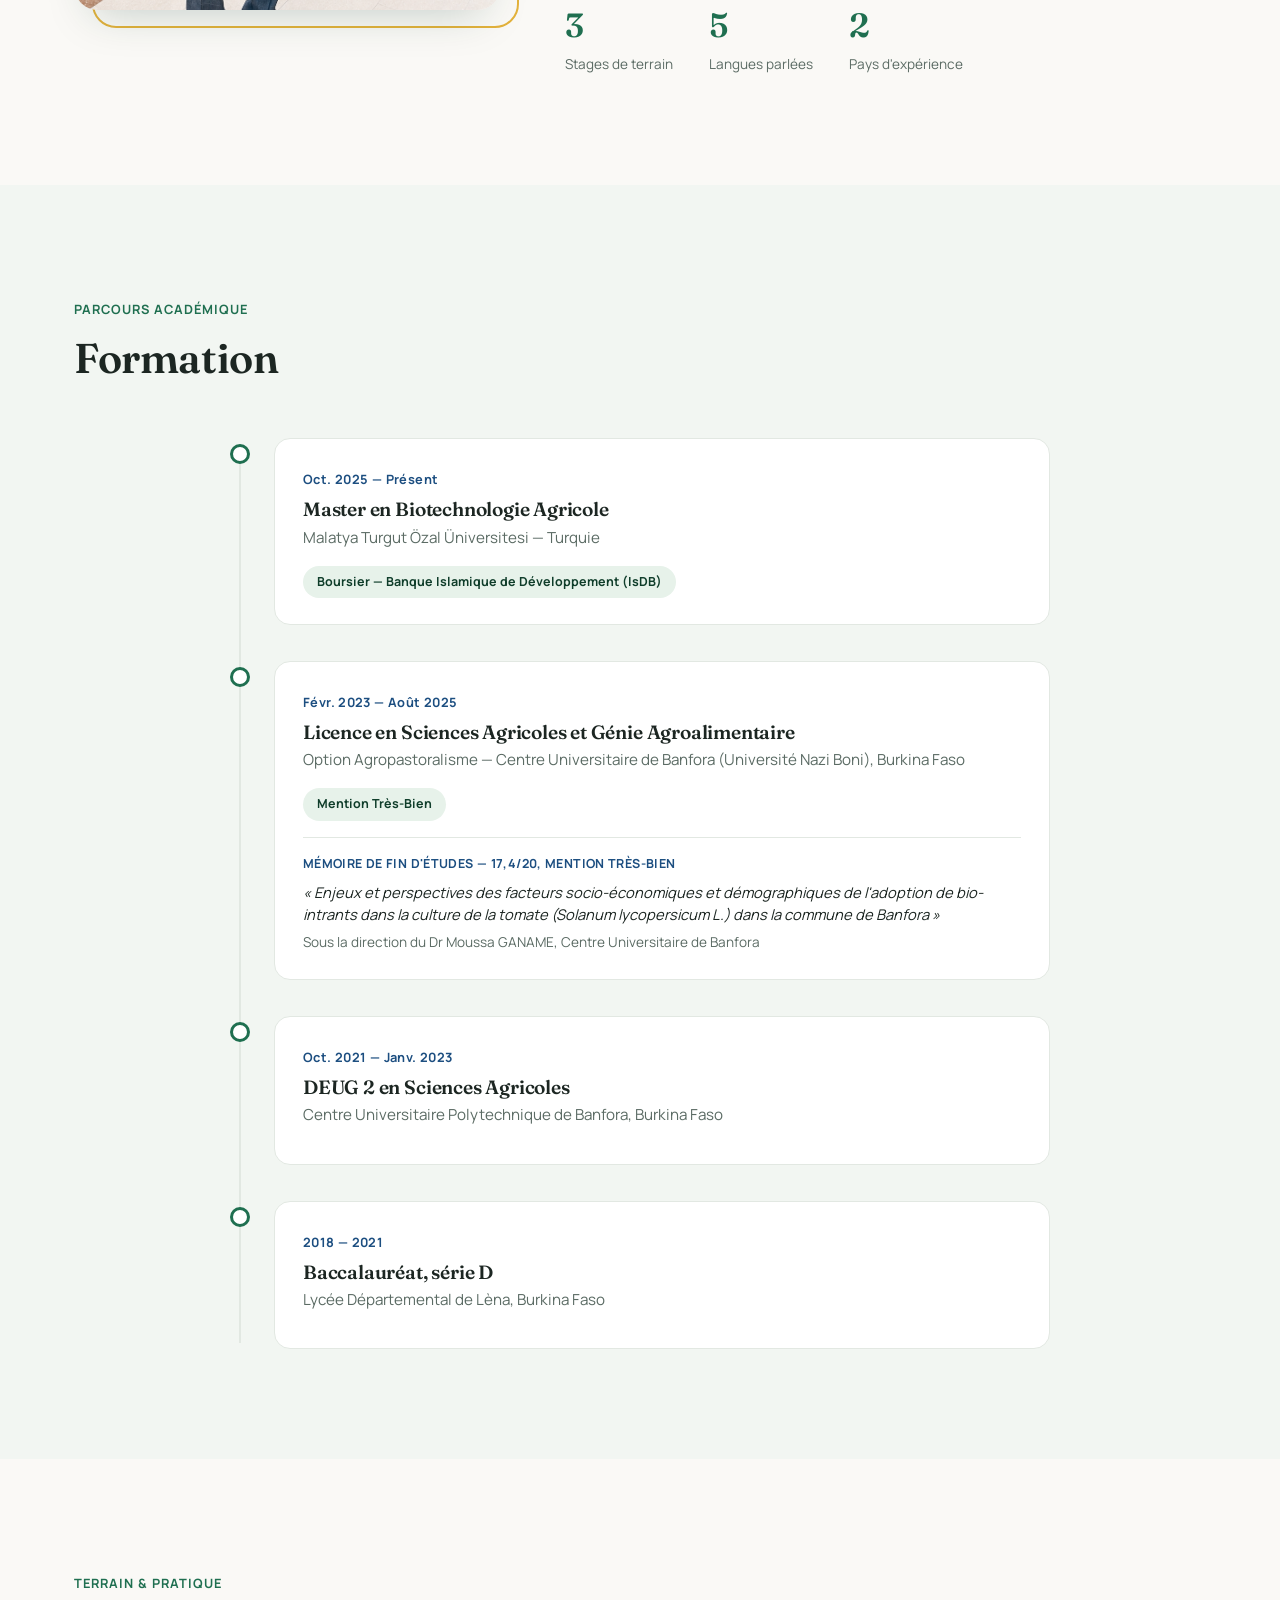
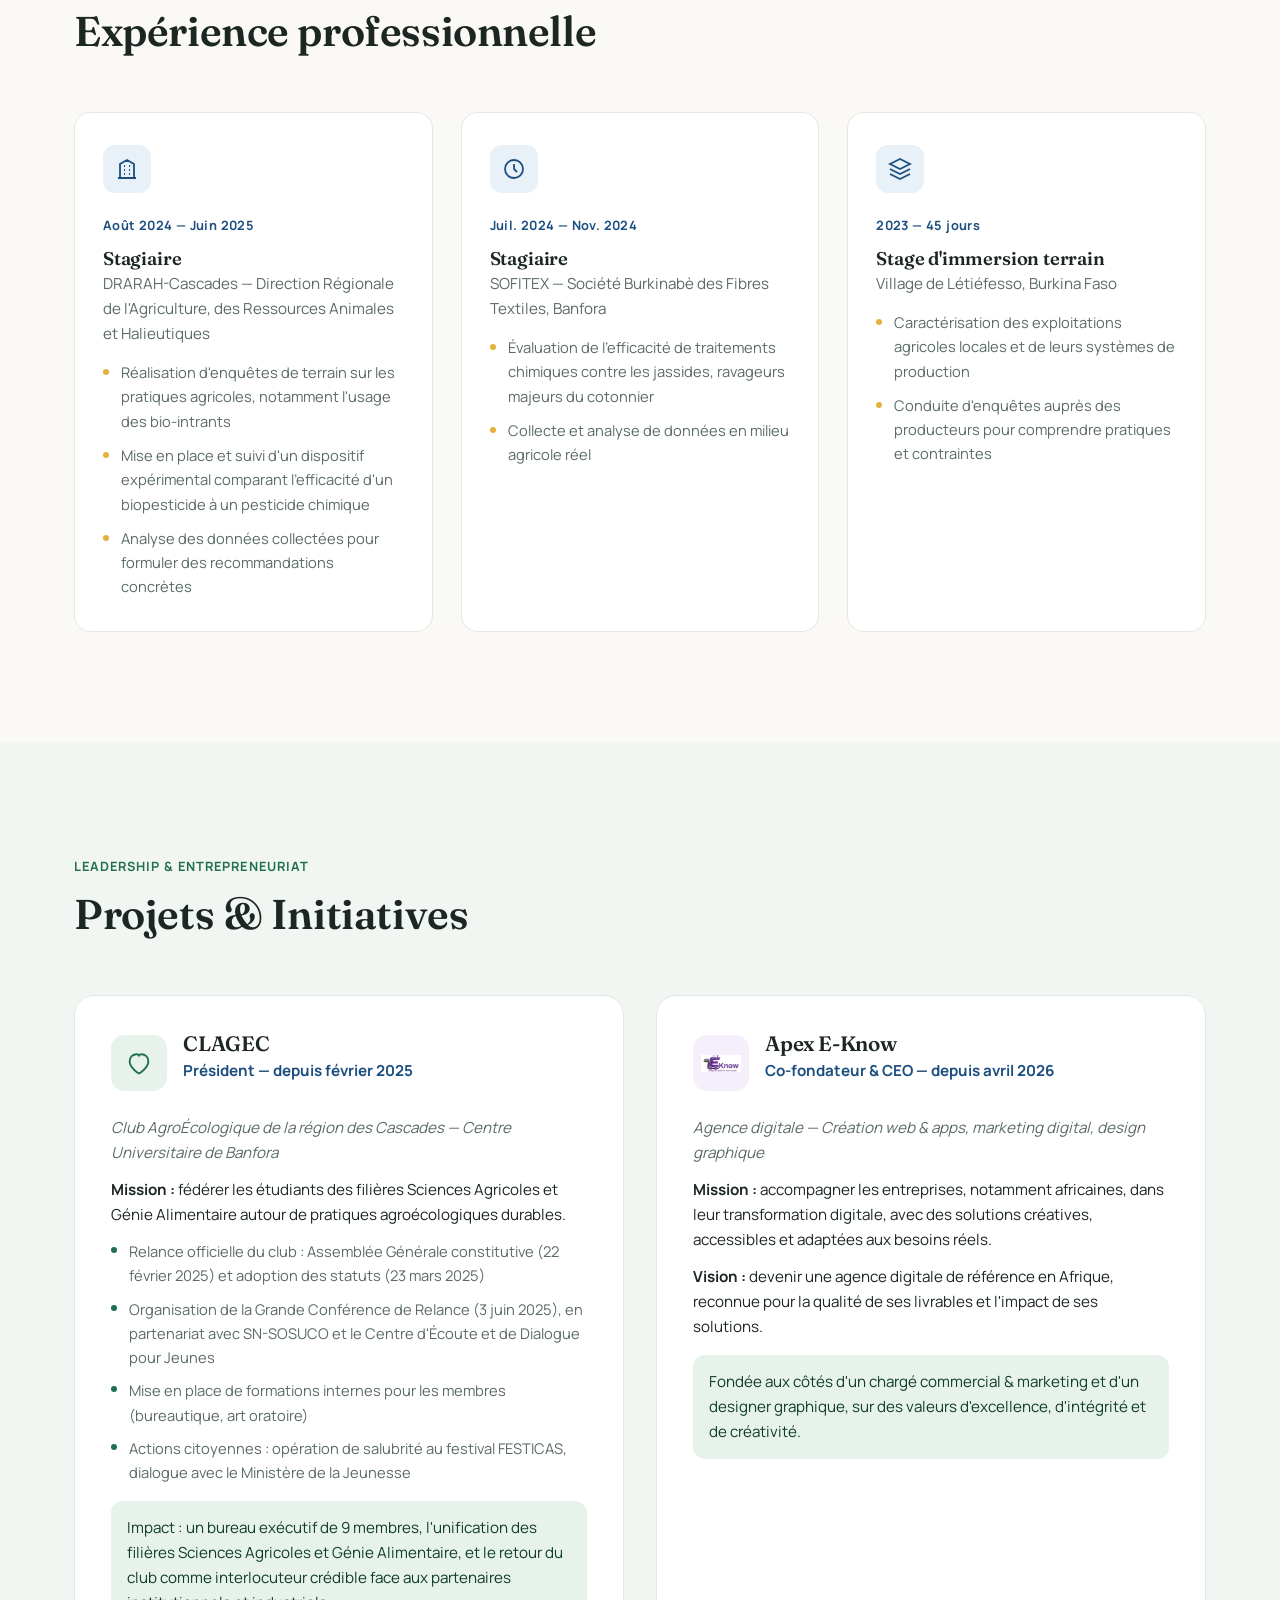
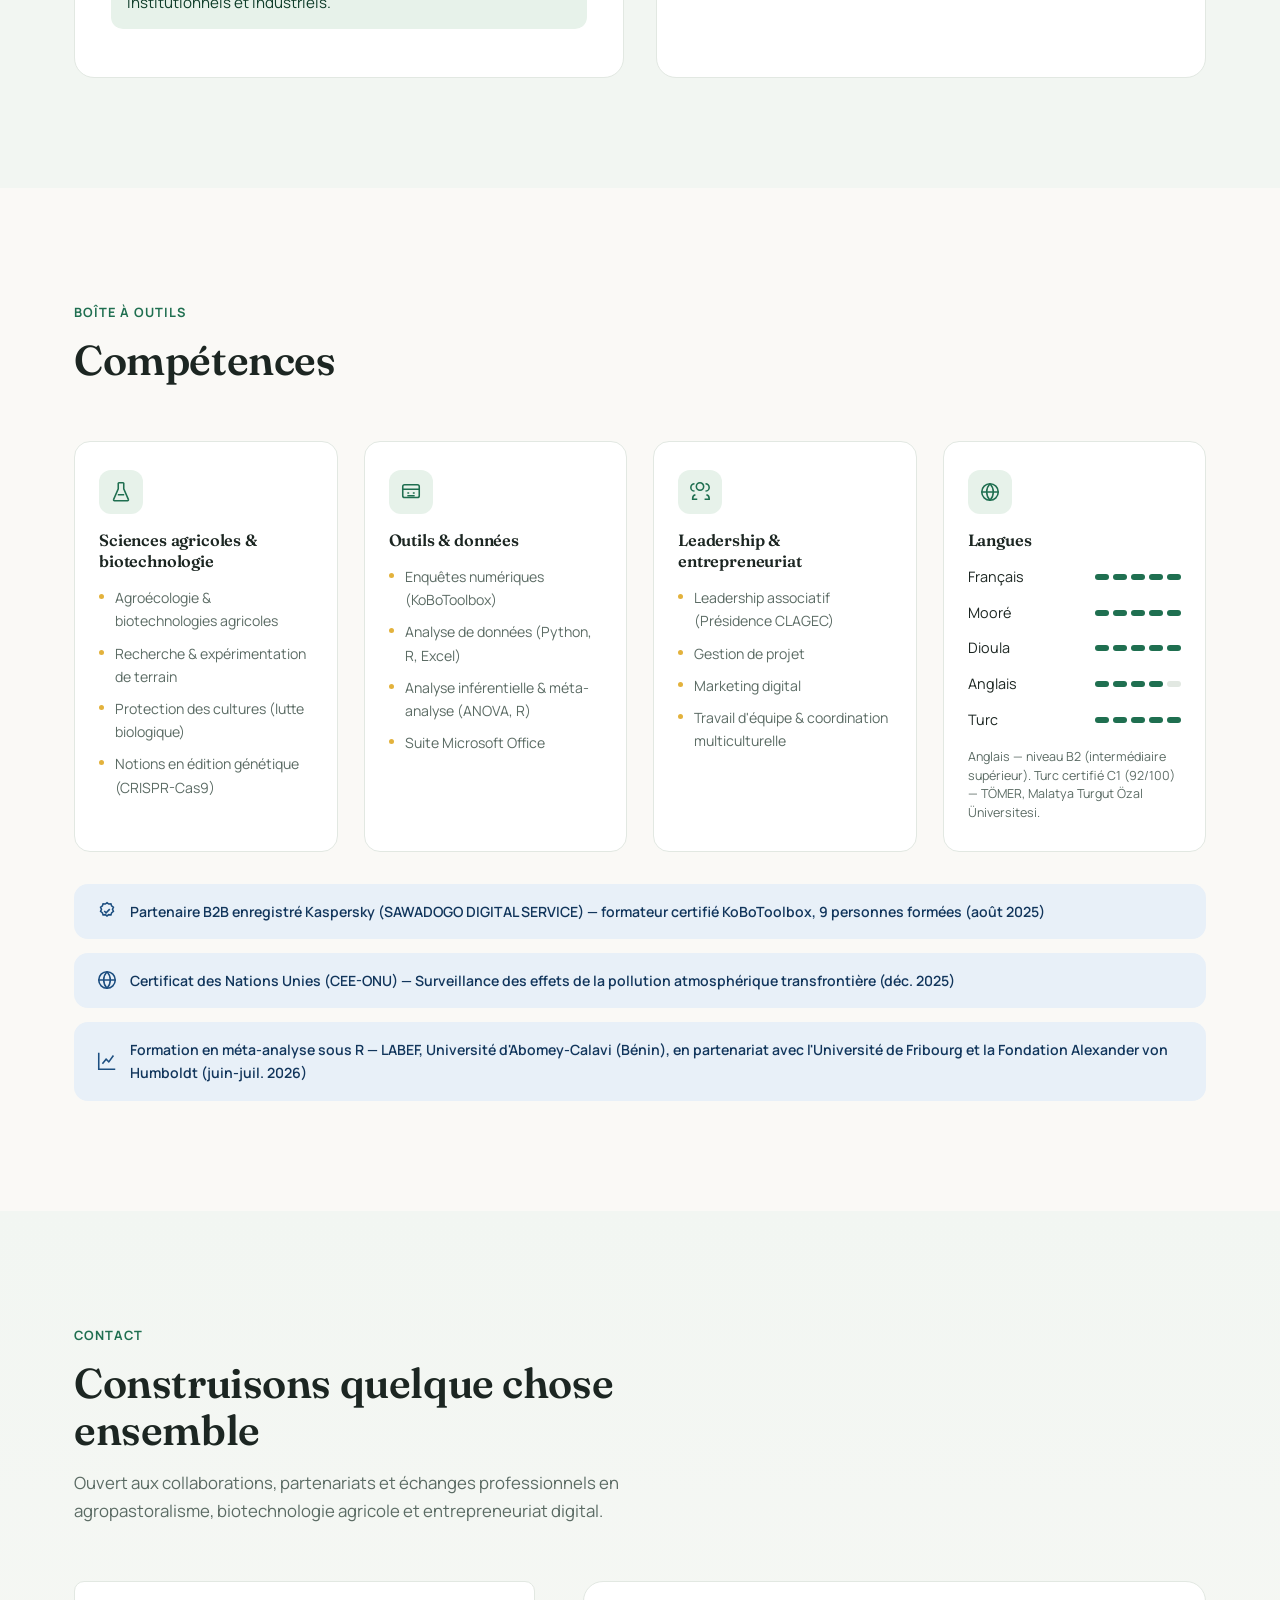
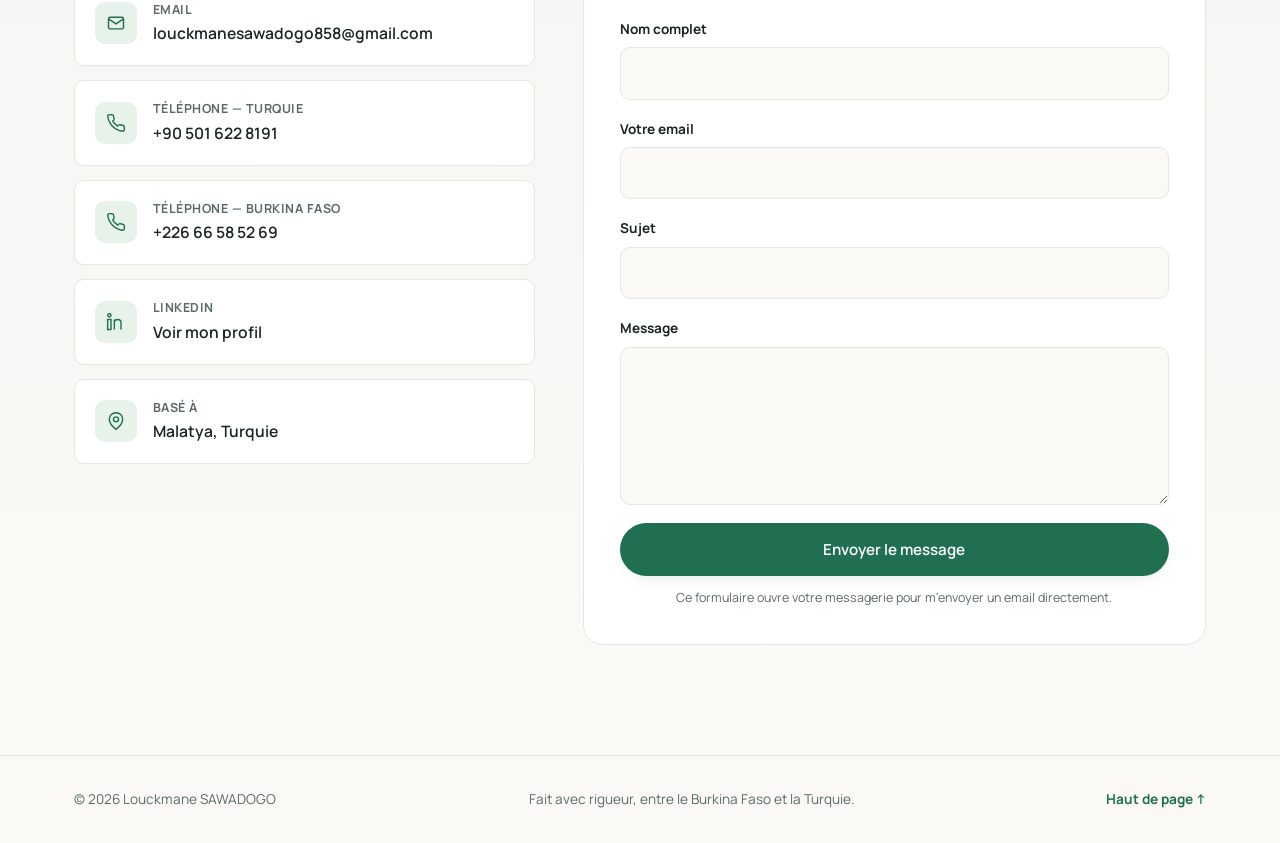
==== commit 91ccf8ed: "Add Turkish (TR) language support — full trilingual site FR/EN/TR - Extend lang toggle from binary F" ====
--- a/index.html
+++ b/index.html
@@ -36,20 +36,22 @@
 
     <nav class="main-nav" id="main-nav">
       <ul>
-        <li><a href="#accueil" data-lang="fr">Accueil</a><a href="#accueil" data-lang="en" hidden>Home</a></li>
-        <li><a href="#apropos" data-lang="fr">À propos</a><a href="#apropos" data-lang="en" hidden>About</a></li>
-        <li><a href="#formation" data-lang="fr">Formation</a><a href="#formation" data-lang="en" hidden>Education</a></li>
-        <li><a href="#experience" data-lang="fr">Expérience</a><a href="#experience" data-lang="en" hidden>Experience</a></li>
-        <li><a href="#projets" data-lang="fr">Projets</a><a href="#projets" data-lang="en" hidden>Projects</a></li>
-        <li><a href="#competences" data-lang="fr">Compétences</a><a href="#competences" data-lang="en" hidden>Skills</a></li>
-        <li><a href="#contact" class="nav-cta" data-lang="fr">Contact</a><a href="#contact" class="nav-cta" data-lang="en" hidden>Contact</a></li>
+        <li><a href="#accueil" data-lang="fr">Accueil</a><a href="#accueil" data-lang="en" hidden>Home</a><a href="#accueil" data-lang="tr" hidden>Ana Sayfa</a></li>
+        <li><a href="#apropos" data-lang="fr">À propos</a><a href="#apropos" data-lang="en" hidden>About</a><a href="#apropos" data-lang="tr" hidden>Hakkımda</a></li>
+        <li><a href="#formation" data-lang="fr">Formation</a><a href="#formation" data-lang="en" hidden>Education</a><a href="#formation" data-lang="tr" hidden>Eğitim</a></li>
+        <li><a href="#experience" data-lang="fr">Expérience</a><a href="#experience" data-lang="en" hidden>Experience</a><a href="#experience" data-lang="tr" hidden>Deneyim</a></li>
+        <li><a href="#projets" data-lang="fr">Projets</a><a href="#projets" data-lang="en" hidden>Projects</a><a href="#projets" data-lang="tr" hidden>Projeler</a></li>
+        <li><a href="#competences" data-lang="fr">Compétences</a><a href="#competences" data-lang="en" hidden>Skills</a><a href="#competences" data-lang="tr" hidden>Yetenekler</a></li>
+        <li><a href="#contact" class="nav-cta" data-lang="fr">Contact</a><a href="#contact" class="nav-cta" data-lang="en" hidden>Contact</a><a href="#contact" class="nav-cta" data-lang="tr" hidden>İletişim</a></li>
       </ul>
     </nav>
 
     <div class="header-actions">
-      <button class="lang-toggle" id="lang-toggle" aria-label="Changer de langue / Switch language" type="button">
-        <span data-lang-active="fr">FR</span> / <span data-lang-active="en">EN</span>
-      </button>
+      <div class="lang-toggle" role="group" aria-label="Changer de langue / Switch language / Dil değiştir">
+        <button class="lang-btn" data-set-lang="fr" type="button">FR</button>
+        <button class="lang-btn" data-set-lang="en" type="button">EN</button>
+        <button class="lang-btn" data-set-lang="tr" type="button">TR</button>
+      </div>
       <button class="nav-toggle" id="nav-toggle" aria-label="Menu" aria-expanded="false" type="button">
         <span></span><span></span><span></span>
       </button>
@@ -78,28 +80,31 @@
     <div class="hero-text reveal">
       <p class="eyebrow" data-lang="fr">Portfolio professionnel</p>
       <p class="eyebrow" data-lang="en" hidden>Professional Portfolio</p>
+      <p class="eyebrow" data-lang="tr" hidden>Profesyonel Portfolyo</p>
 
       <h1>Louckmane <span>SAWADOGO</span></h1>
 
       <p class="hero-role" data-lang="fr">Ingénieur en Agropastoralisme · Master en Biotechnologie Agricole</p>
       <p class="hero-role" data-lang="en" hidden>Agropastoral Engineer · M.Sc. in Agricultural Biotechnology</p>
+      <p class="hero-role" data-lang="tr" hidden>Agropastoral Mühendisi · Tarımsal Biyoteknoloji Yüksek Lisansı</p>
 
       <p class="hero-tagline" data-lang="fr">Je conçois des solutions agricoles innovantes et durables, à la croisée de la rigueur scientifique et de l'esprit entrepreneurial — du Burkina Faso à la Turquie.</p>
       <p class="hero-tagline" data-lang="en" hidden>I design innovative, sustainable agricultural solutions — where scientific rigor meets an entrepreneurial mindset, from Burkina Faso to Turkey.</p>
+      <p class="hero-tagline" data-lang="tr" hidden>Burkina Faso'dan Türkiye'ye, bilimsel titizlik ile girişimci ruhun kesişiminde yenilikçi ve sürdürülebilir tarımsal çözümler geliştiriyorum.</p>
 
       <div class="hero-cta">
         <a href="#contact" class="btn btn-primary">
-          <span data-lang="fr">Discutons de votre projet</span><span data-lang="en" hidden>Let's talk</span>
+          <span data-lang="fr">Discutons de votre projet</span><span data-lang="en" hidden>Let's talk</span><span data-lang="tr" hidden>Projenizi Konuşalım</span>
         </a>
         <a href="#apropos" class="btn btn-ghost">
-          <span data-lang="fr">Découvrir mon parcours</span><span data-lang="en" hidden>Discover my journey</span>
+          <span data-lang="fr">Découvrir mon parcours</span><span data-lang="en" hidden>Discover my journey</span><span data-lang="tr" hidden>Yolculuğumu Keşfedin</span>
         </a>
       </div>
 
       <ul class="hero-badges">
-        <li><span class="badge-dot"></span><span data-lang="fr">Boursier IsDB</span><span data-lang="en" hidden>IsDB Scholar</span></li>
-        <li><span class="badge-dot"></span><span data-lang="fr">Président — CLAGEC</span><span data-lang="en" hidden>President — CLAGEC</span></li>
-        <li><span class="badge-dot"></span><span data-lang="fr">Co-fondateur — Apex E-Know</span><span data-lang="en" hidden>Co-founder — Apex E-Know</span></li>
+        <li><span class="badge-dot"></span><span data-lang="fr">Boursier IsDB</span><span data-lang="en" hidden>IsDB Scholar</span><span data-lang="tr" hidden>IsDB Bursiyeri</span></li>
+        <li><span class="badge-dot"></span><span data-lang="fr">Président — CLAGEC</span><span data-lang="en" hidden>President — CLAGEC</span><span data-lang="tr" hidden>Başkan — CLAGEC</span></li>
+        <li><span class="badge-dot"></span><span data-lang="fr">Co-fondateur — Apex E-Know</span><span data-lang="en" hidden>Co-founder — Apex E-Know</span><span data-lang="tr" hidden>Kurucu Ortak — Apex E-Know</span></li>
       </ul>
     </div>
 
@@ -126,8 +131,10 @@
     <div class="about-text reveal">
       <p class="section-eyebrow" data-lang="fr">À propos</p>
       <p class="section-eyebrow" data-lang="en" hidden>About</p>
+      <p class="section-eyebrow" data-lang="tr" hidden>Hakkımda</p>
       <h2 data-lang="fr">Une science agricole tournée vers l'action</h2>
       <h2 data-lang="en" hidden>Agricultural science built for action</h2>
+      <h2 data-lang="tr" hidden>Eyleme Dönük Bir Tarım Bilimi</h2>
 
       <div data-lang="fr">
         <p>Originaire de Mangorotou, dans la région des Cascades au Burkina Faso, j'ai construit mon parcours autour d'une conviction simple : l'agriculture de demain se joue à la croisée de la science, du terrain et de l'innovation.</p>
@@ -141,22 +148,31 @@
         <p>This dual experience — West African agropastoral fieldwork and Turkish biotechnology research — shapes my vision of a resilient agriculture, able to meet climate challenges while remaining accessible to local producers.</p>
         <p>What sets me apart: an approach that combines applied research (field surveys, experimental setups, data analysis) with an entrepreneurial mindset, through my community leadership and the co-founding of a digital agency. I believe in agricultural science that translates into concrete results for communities.</p>
       </div>
+      <div data-lang="tr" hidden>
+        <p>Burkina Faso'nun Cascades bölgesindeki Mangorotou'dan geliyorum. Yolculuğumu basit bir inanç üzerine inşa ettim: yarının tarımı bilim, saha çalışması ve yeniliğin kesişiminde şekilleniyor.</p>
+        <p>Banfora Üniversite Merkezi'nde Tarım Bilimleri ve Gıda Mühendisliği Lisansı'nı (Agropastoralizm alanı, Pekiyi derece) tamamladıktan sonra, bugün Türkiye'de İslam Kalkınma Bankası (IsDB) bursiyeri olarak Tarımsal Biyoteknoloji Yüksek Lisansı yapıyorum — toprak mikrobiyolojisi ve sürdürülebilir tarım alanında araştırma ilgim var.</p>
+        <p>Bu çifte deneyim — Batı Afrika'daki agropastoral saha çalışması ve Türkiye'deki biyoteknoloji araştırmaları — iklim zorluklarına yanıt verirken yerel üreticiler için erişilebilir kalabilen dirençli bir tarım vizyonunu besliyor.</p>
+        <p>Beni farklı kılan: uygulamalı araştırmayı (saha anketleri, deneysel düzenekler, veri analizi) girişimci bir yaklaşımla birleştirmem — dernekçilik faaliyetlerim ve bir dijital ajansın ortak kuruculuğu aracılığıyla. Topluluklar için somut sonuçlara dönüşen, faydalı bir tarım bilimine inanıyorum.</p>
+      </div>
 
       <div class="about-stats">
         <div class="stat">
           <span class="stat-value">3</span>
           <span class="stat-label" data-lang="fr">Stages de terrain</span>
           <span class="stat-label" data-lang="en" hidden>Field internships</span>
+          <span class="stat-label" data-lang="tr" hidden>Saha Stajı</span>
         </div>
         <div class="stat">
           <span class="stat-value">5</span>
           <span class="stat-label" data-lang="fr">Langues parlées</span>
           <span class="stat-label" data-lang="en" hidden>Languages spoken</span>
+          <span class="stat-label" data-lang="tr" hidden>Konuşulan Dil</span>
         </div>
         <div class="stat">
           <span class="stat-value">2</span>
           <span class="stat-label" data-lang="fr">Pays d'expérience</span>
           <span class="stat-label" data-lang="en" hidden>Countries of experience</span>
+          <span class="stat-label" data-lang="tr" hidden>Deneyim Ülkesi</span>
         </div>
       </div>
     </div>
@@ -169,8 +185,10 @@
     <div class="section-head reveal">
       <p class="section-eyebrow" data-lang="fr">Parcours académique</p>
       <p class="section-eyebrow" data-lang="en" hidden>Academic Path</p>
+      <p class="section-eyebrow" data-lang="tr" hidden>Akademik Yolculuk</p>
       <h2 data-lang="fr">Formation</h2>
       <h2 data-lang="en" hidden>Education</h2>
+      <h2 data-lang="tr" hidden>Eğitim</h2>
     </div>
 
     <div class="timeline">
@@ -178,33 +196,41 @@
       <div class="timeline-item reveal">
         <div class="timeline-dot"></div>
         <div class="timeline-card">
-          <span class="timeline-date">Oct. 2025 — <span data-lang="fr">Présent</span><span data-lang="en" hidden>Present</span></span>
+          <span class="timeline-date">Oct. 2025 — <span data-lang="fr">Présent</span><span data-lang="en" hidden>Present</span><span data-lang="tr" hidden>Devam ediyor</span></span>
           <h3 data-lang="fr">Master en Biotechnologie Agricole</h3>
           <h3 data-lang="en" hidden>M.Sc. in Agricultural Biotechnology</h3>
-          <p class="timeline-place">Malatya Turgut Özal Üniversitesi — <span data-lang="fr">Turquie</span><span data-lang="en" hidden>Turkey</span></p>
+          <h3 data-lang="tr" hidden>Tarımsal Biyoteknoloji Yüksek Lisansı</h3>
+          <p class="timeline-place">Malatya Turgut Özal Üniversitesi — <span data-lang="fr">Turquie</span><span data-lang="en" hidden>Turkey</span><span data-lang="tr" hidden>Türkiye</span></p>
           <span class="pill" data-lang="fr">Boursier — Banque Islamique de Développement (IsDB)</span>
           <span class="pill" data-lang="en" hidden>Scholar — Islamic Development Bank (IsDB)</span>
+          <span class="pill" data-lang="tr" hidden>Bursiyer — İslam Kalkınma Bankası (IsDB)</span>
         </div>
       </div>
 
       <div class="timeline-item reveal">
         <div class="timeline-dot"></div>
         <div class="timeline-card">
-          <span class="timeline-date"><span data-lang="fr">Févr. 2023 — Août 2025</span><span data-lang="en" hidden>Feb. 2023 — Aug. 2025</span></span>
+          <span class="timeline-date"><span data-lang="fr">Févr. 2023 — Août 2025</span><span data-lang="en" hidden>Feb. 2023 — Aug. 2025</span><span data-lang="tr" hidden>Şub. 2023 — Ağu. 2025</span></span>
           <h3 data-lang="fr">Licence en Sciences Agricoles et Génie Agroalimentaire</h3>
           <h3 data-lang="en" hidden>Bachelor's Degree in Agricultural Science and Food Engineering</h3>
+          <h3 data-lang="tr" hidden>Tarım Bilimleri ve Gıda Mühendisliği Lisansı</h3>
           <p class="timeline-place" data-lang="fr">Option Agropastoralisme — Centre Universitaire de Banfora (Université Nazi Boni), Burkina Faso</p>
           <p class="timeline-place" data-lang="en" hidden>Agropastoralism track — University Center of Banfora (Nazi Boni University), Burkina Faso</p>
+          <p class="timeline-place" data-lang="tr" hidden>Agropastoralizm alanı — Banfora Üniversite Merkezi (Nazi Boni Üniversitesi), Burkina Faso</p>
           <span class="pill" data-lang="fr">Mention Très-Bien</span>
           <span class="pill" data-lang="en" hidden>Honors: Very Good (Très-Bien)</span>
+          <span class="pill" data-lang="tr" hidden>Pekiyi Derece</span>
 
           <div class="thesis-block">
             <p class="thesis-label" data-lang="fr">Mémoire de fin d'études — 17,4/20, mention Très-Bien</p>
             <p class="thesis-label" data-lang="en" hidden>Undergraduate thesis — 17.4/20, Very Good</p>
+            <p class="thesis-label" data-lang="tr" hidden>Bitirme Tezi — 17,4/20, Pekiyi Derece</p>
             <p class="thesis-title" data-lang="fr">« Enjeux et perspectives des facteurs socio-économiques et démographiques de l'adoption de bio-intrants dans la culture de la tomate (<em>Solanum lycopersicum</em> L.) dans la commune de Banfora »</p>
             <p class="thesis-title" data-lang="en" hidden>“Issues and prospects of socio-economic and demographic factors in the adoption of bio-inputs in tomato cultivation (<em>Solanum lycopersicum</em> L.) in the municipality of Banfora”</p>
+            <p class="thesis-title" data-lang="tr" hidden>«Banfora belediyesinde domates (<em>Solanum lycopersicum</em> L.) yetiştiriciliğinde biyo-girdi benimsenmesinin sosyo-ekonomik ve demografik faktörlerinin sorunları ve beklentileri»</p>
             <p class="thesis-meta" data-lang="fr">Sous la direction du Dr Moussa GANAME, Centre Universitaire de Banfora</p>
             <p class="thesis-meta" data-lang="en" hidden>Supervised by Dr Moussa GANAME, University Center of Banfora</p>
+            <p class="thesis-meta" data-lang="tr" hidden>Dr. Moussa GANAME danışmanlığında, Banfora Üniversite Merkezi</p>
           </div>
         </div>
       </div>
@@ -212,11 +238,13 @@
       <div class="timeline-item reveal">
         <div class="timeline-dot"></div>
         <div class="timeline-card">
-          <span class="timeline-date"><span data-lang="fr">Oct. 2021 — Janv. 2023</span><span data-lang="en" hidden>Oct. 2021 — Jan. 2023</span></span>
+          <span class="timeline-date"><span data-lang="fr">Oct. 2021 — Janv. 2023</span><span data-lang="en" hidden>Oct. 2021 — Jan. 2023</span><span data-lang="tr" hidden>Eki. 2021 — Oca. 2023</span></span>
           <h3 data-lang="fr">DEUG 2 en Sciences Agricoles</h3>
           <h3 data-lang="en" hidden>Associate Degree in Agricultural Sciences</h3>
+          <h3 data-lang="tr" hidden>Tarım Bilimleri Ön Lisans (DEUG 2)</h3>
           <p class="timeline-place" data-lang="fr">Centre Universitaire Polytechnique de Banfora, Burkina Faso</p>
           <p class="timeline-place" data-lang="en" hidden>Polytechnic University Center of Banfora, Burkina Faso</p>
+          <p class="timeline-place" data-lang="tr" hidden>Banfora Politeknik Üniversite Merkezi, Burkina Faso</p>
         </div>
       </div>
 
@@ -226,8 +254,10 @@
           <span class="timeline-date">2018 — 2021</span>
           <h3 data-lang="fr">Baccalauréat, série D</h3>
           <h3 data-lang="en" hidden>High School Diploma, Science Track (série D)</h3>
+          <h3 data-lang="tr" hidden>Lise Diploması (Bakalorya), D Bölümü</h3>
           <p class="timeline-place" data-lang="fr">Lycée Départemental de Lèna, Burkina Faso</p>
           <p class="timeline-place" data-lang="en" hidden>Lycée Départemental de Lèna, Burkina Faso</p>
+          <p class="timeline-place" data-lang="tr" hidden>Lèna İl Lisesi, Burkina Faso</p>
         </div>
       </div>
 
@@ -241,8 +271,10 @@
     <div class="section-head reveal">
       <p class="section-eyebrow" data-lang="fr">Terrain &amp; pratique</p>
       <p class="section-eyebrow" data-lang="en" hidden>Field &amp; Practice</p>
+      <p class="section-eyebrow" data-lang="tr" hidden>Saha &amp; Uygulama</p>
       <h2 data-lang="fr">Expérience professionnelle</h2>
       <h2 data-lang="en" hidden>Professional Experience</h2>
+      <h2 data-lang="tr" hidden>Mesleki Deneyim</h2>
     </div>
 
     <div class="card-grid">
@@ -251,11 +283,13 @@
         <div class="exp-icon">
           <svg viewBox="0 0 24 24" fill="none" stroke="currentColor" stroke-width="1.8"><path d="M3 21h18M5 21V7l7-4 7 4v14M9 9h1m4 0h1m-6 4h1m4 0h1m-6 4h1m4 0h1"/></svg>
         </div>
-        <span class="timeline-date"><span data-lang="fr">Août 2024 — Juin 2025</span><span data-lang="en" hidden>Aug. 2024 — Jun. 2025</span></span>
+        <span class="timeline-date"><span data-lang="fr">Août 2024 — Juin 2025</span><span data-lang="en" hidden>Aug. 2024 — Jun. 2025</span><span data-lang="tr" hidden>Ağu. 2024 — Haz. 2025</span></span>
         <h3 data-lang="fr">Stagiaire</h3>
         <h3 data-lang="en" hidden>Intern</h3>
+        <h3 data-lang="tr" hidden>Stajyer</h3>
         <p class="timeline-place" data-lang="fr">DRARAH-Cascades — Direction Régionale de l'Agriculture, des Ressources Animales et Halieutiques</p>
         <p class="timeline-place" data-lang="en" hidden>DRARAH-Cascades — Regional Directorate of Agriculture, Animal &amp; Fisheries Resources</p>
+        <p class="timeline-place" data-lang="tr" hidden>DRARAH-Cascades — Bölgesel Tarım, Hayvansal Kaynaklar ve Su Ürünleri Müdürlüğü</p>
         <ul data-lang="fr">
           <li>Réalisation d'enquêtes de terrain sur les pratiques agricoles, notamment l'usage des bio-intrants</li>
           <li>Mise en place et suivi d'un dispositif expérimental comparant l'efficacité d'un biopesticide à un pesticide chimique</li>
@@ -266,17 +300,24 @@
           <li>Set up and monitored an experimental trial comparing a biopesticide against a chemical pesticide</li>
           <li>Analyzed collected data to formulate actionable recommendations</li>
         </ul>
+        <ul data-lang="tr" hidden>
+          <li>Tarımsal uygulamalar, özellikle biyo-girdi kullanımı üzerine saha anketleri gerçekleştirme</li>
+          <li>Biyopestisit ile kimyasal pestisitin etkinliğini karşılaştıran bir deney düzeneğinin kurulması ve takibi</li>
+          <li>Somut öneriler oluşturmak için toplanan verilerin analizi</li>
+        </ul>
       </article>
 
       <article class="exp-card reveal">
         <div class="exp-icon">
           <svg viewBox="0 0 24 24" fill="none" stroke="currentColor" stroke-width="1.8"><circle cx="12" cy="12" r="9"/><path d="M12 7v5l3 3"/></svg>
         </div>
-        <span class="timeline-date"><span data-lang="fr">Juil. 2024 — Nov. 2024</span><span data-lang="en" hidden>Jul. 2024 — Nov. 2024</span></span>
+        <span class="timeline-date"><span data-lang="fr">Juil. 2024 — Nov. 2024</span><span data-lang="en" hidden>Jul. 2024 — Nov. 2024</span><span data-lang="tr" hidden>Tem. 2024 — Kas. 2024</span></span>
         <h3 data-lang="fr">Stagiaire</h3>
         <h3 data-lang="en" hidden>Intern</h3>
+        <h3 data-lang="tr" hidden>Stajyer</h3>
         <p class="timeline-place" data-lang="fr">SOFITEX — Société Burkinabè des Fibres Textiles, Banfora</p>
         <p class="timeline-place" data-lang="en" hidden>SOFITEX — Burkina Faso Textile Fibers Company, Banfora</p>
+        <p class="timeline-place" data-lang="tr" hidden>SOFITEX — Burkina Tekstil Elyafları Şirketi, Banfora</p>
         <ul data-lang="fr">
           <li>Évaluation de l'efficacité de traitements chimiques contre les jassides, ravageurs majeurs du cotonnier</li>
           <li>Collecte et analyse de données en milieu agricole réel</li>
@@ -285,17 +326,23 @@
           <li>Evaluated the efficacy of chemical treatments against jassids, a major cotton pest</li>
           <li>Collected and analyzed data in real farming conditions</li>
         </ul>
+        <ul data-lang="tr" hidden>
+          <li>Pamuğun başlıca zararlılarından yaprak pirelerine (jassid) karşı kimyasal tedavilerin etkinliğinin değerlendirilmesi</li>
+          <li>Gerçek tarımsal ortamda veri toplama ve analiz</li>
+        </ul>
       </article>
 
       <article class="exp-card reveal">
         <div class="exp-icon">
           <svg viewBox="0 0 24 24" fill="none" stroke="currentColor" stroke-width="1.8"><path d="M12 2 2 7l10 5 10-5-10-5Z"/><path d="M2 17l10 5 10-5M2 12l10 5 10-5"/></svg>
         </div>
-        <span class="timeline-date">2023 — <span data-lang="fr">45 jours</span><span data-lang="en" hidden>45 days</span></span>
+        <span class="timeline-date">2023 — <span data-lang="fr">45 jours</span><span data-lang="en" hidden>45 days</span><span data-lang="tr" hidden>45 gün</span></span>
         <h3 data-lang="fr">Stage d'immersion terrain</h3>
         <h3 data-lang="en" hidden>Field Immersion Internship</h3>
+        <h3 data-lang="tr" hidden>Saha Gözlem Stajı</h3>
         <p class="timeline-place" data-lang="fr">Village de Létiéfesso, Burkina Faso</p>
         <p class="timeline-place" data-lang="en" hidden>Létiéfesso village, Burkina Faso</p>
+        <p class="timeline-place" data-lang="tr" hidden>Létiéfesso köyü, Burkina Faso</p>
         <ul data-lang="fr">
           <li>Caractérisation des exploitations agricoles locales et de leurs systèmes de production</li>
           <li>Conduite d'enquêtes auprès des producteurs pour comprendre pratiques et contraintes</li>
@@ -303,6 +350,10 @@
         <ul data-lang="en" hidden>
           <li>Characterized local farms and their production systems</li>
           <li>Conducted producer surveys to understand local practices and constraints</li>
+        </ul>
+        <ul data-lang="tr" hidden>
+          <li>Yerel tarım işletmelerinin ve üretim sistemlerinin karakterizasyonu</li>
+          <li>Uygulama ve kısıtları anlamak için üreticilerle anketler yapılması</li>
         </ul>
       </article>
 
@@ -316,8 +367,10 @@
     <div class="section-head reveal">
       <p class="section-eyebrow" data-lang="fr">Leadership &amp; entrepreneuriat</p>
       <p class="section-eyebrow" data-lang="en" hidden>Leadership &amp; Entrepreneurship</p>
+      <p class="section-eyebrow" data-lang="tr" hidden>Liderlik &amp; Girişimcilik</p>
       <h2 data-lang="fr">Projets &amp; Initiatives</h2>
       <h2 data-lang="en" hidden>Projects &amp; Initiatives</h2>
+      <h2 data-lang="tr" hidden>Projeler &amp; Girişimler</h2>
     </div>
 
     <div class="project-grid">
@@ -331,13 +384,16 @@
             <h3>CLAGEC</h3>
             <p class="project-role" data-lang="fr">Président — depuis février 2025</p>
             <p class="project-role" data-lang="en" hidden>President — since February 2025</p>
+            <p class="project-role" data-lang="tr" hidden>Başkan — Şubat 2025'ten beri</p>
           </div>
         </div>
         <p class="project-full-name" data-lang="fr">Club AgroÉcologique de la région des Cascades — Centre Universitaire de Banfora</p>
         <p class="project-full-name" data-lang="en" hidden>Cascades Region AgroEcological Club — University Center of Banfora</p>
+        <p class="project-full-name" data-lang="tr" hidden>Cascades Bölgesi Agroekoloji Kulübü — Banfora Üniversite Merkezi</p>
 
         <p data-lang="fr"><strong>Mission :</strong> fédérer les étudiants des filières Sciences Agricoles et Génie Alimentaire autour de pratiques agroécologiques durables.</p>
         <p data-lang="en" hidden><strong>Mission:</strong> uniting Agricultural Sciences and Food Engineering students around sustainable agroecological practices.</p>
+        <p data-lang="tr" hidden><strong>Misyon:</strong> Tarım Bilimleri ve Gıda Mühendisliği bölümü öğrencilerini sürdürülebilir agroekolojik uygulamalar etrafında bir araya getirmek.</p>
 
         <ul data-lang="fr">
           <li>Relance officielle du club : Assemblée Générale constitutive (22 février 2025) et adoption des statuts (23 mars 2025)</li>
@@ -351,9 +407,16 @@
           <li>Set up internal training sessions for members (office tools, public speaking)</li>
           <li>Civic actions: clean-up operation at the FESTICAS festival, dialogue with the Ministry of Youth</li>
         </ul>
+        <ul data-lang="tr" hidden>
+          <li>Kulübün resmi olarak yeniden faaliyete geçirilmesi: Kurucu Genel Kurul (22 Şubat 2025) ve tüzüğün kabulü (23 Mart 2025)</li>
+          <li>SN-SOSUCO ve Gençler için Dinleme ve Diyalog Merkezi işbirliğiyle Büyük Yeniden Başlangıç Konferansı'nın düzenlenmesi (3 Haziran 2025)</li>
+          <li>Üyeler için iç eğitimlerin düzenlenmesi (ofis yazılımları, hitabet sanatı)</li>
+          <li>Vatandaşlık eylemleri: FESTICAS festivalinde temizlik operasyonu, Gençlik Bakanlığı ile diyalog</li>
+        </ul>
 
         <p class="project-impact" data-lang="fr">Impact : un bureau exécutif de 9 membres, l'unification des filières Sciences Agricoles et Génie Alimentaire, et le retour du club comme interlocuteur crédible face aux partenaires institutionnels et industriels.</p>
         <p class="project-impact" data-lang="en" hidden>Impact: a 9-member executive board, unification of the Agricultural Sciences and Food Engineering tracks, and the club's return as a credible partner for institutional and industrial stakeholders.</p>
+        <p class="project-impact" data-lang="tr" hidden>Etki: 9 üyeli bir yönetim kurulu, Tarım Bilimleri ve Gıda Mühendisliği bölümlerinin birleşmesi ve kulübün kurumsal ve sanayi ortakları karşısında güvenilir bir muhatap olarak geri dönüşü.</p>
       </article>
 
       <article class="project-card reveal">
@@ -365,19 +428,24 @@
             <h3>Apex E-Know</h3>
             <p class="project-role" data-lang="fr">Co-fondateur &amp; CEO — depuis avril 2026</p>
             <p class="project-role" data-lang="en" hidden>Co-founder &amp; CEO — since April 2026</p>
+            <p class="project-role" data-lang="tr" hidden>Kurucu Ortak &amp; CEO — Nisan 2026'dan beri</p>
           </div>
         </div>
         <p class="project-full-name" data-lang="fr">Agence digitale — Création web &amp; apps, marketing digital, design graphique</p>
         <p class="project-full-name" data-lang="en" hidden>Digital agency — Web &amp; app development, digital marketing, graphic design</p>
+        <p class="project-full-name" data-lang="tr" hidden>Dijital ajans — Web &amp; uygulama geliştirme, dijital pazarlama, grafik tasarım</p>
 
         <p data-lang="fr"><strong>Mission :</strong> accompagner les entreprises, notamment africaines, dans leur transformation digitale, avec des solutions créatives, accessibles et adaptées aux besoins réels.</p>
         <p data-lang="en" hidden><strong>Mission:</strong> supporting businesses, particularly in Africa, through their digital transformation with creative, accessible solutions tailored to real needs.</p>
+        <p data-lang="tr" hidden><strong>Misyon:</strong> özellikle Afrikalı işletmelere, gerçek ihtiyaçlara uygun, erişilebilir ve yaratıcı çözümlerle dijital dönüşümlerinde destek olmak.</p>
 
         <p data-lang="fr"><strong>Vision :</strong> devenir une agence digitale de référence en Afrique, reconnue pour la qualité de ses livrables et l'impact de ses solutions.</p>
         <p data-lang="en" hidden><strong>Vision:</strong> becoming a leading digital agency in Africa, recognized for the quality of its deliverables and the impact of its solutions.</p>
+        <p data-lang="tr" hidden><strong>Vizyon:</strong> Afrika'da, sunduğu hizmetlerin kalitesi ve çözümlerinin etkisiyle tanınan öncü bir dijital ajans olmak.</p>
 
         <p class="project-impact" data-lang="fr">Fondée aux côtés d'un chargé commercial &amp; marketing et d'un designer graphique, sur des valeurs d'excellence, d'intégrité et de créativité.</p>
         <p class="project-impact" data-lang="en" hidden>Founded alongside a sales &amp; marketing lead and a graphic designer, built on values of excellence, integrity and creativity.</p>
+        <p class="project-impact" data-lang="tr" hidden>Bir satış &amp; pazarlama sorumlusu ve bir grafik tasarımcıyla birlikte, mükemmellik, dürüstlük ve yaratıcılık değerleri üzerine kurulmuştur.</p>
       </article>
 
     </div>
@@ -390,8 +458,10 @@
     <div class="section-head reveal">
       <p class="section-eyebrow" data-lang="fr">Boîte à outils</p>
       <p class="section-eyebrow" data-lang="en" hidden>Toolbox</p>
+      <p class="section-eyebrow" data-lang="tr" hidden>Araç Kutusu</p>
       <h2 data-lang="fr">Compétences</h2>
       <h2 data-lang="en" hidden>Skills</h2>
+      <h2 data-lang="tr" hidden>Yetenekler</h2>
     </div>
 
     <div class="skills-grid">
@@ -402,6 +472,7 @@
         </div>
         <h3 data-lang="fr">Sciences agricoles &amp; biotechnologie</h3>
         <h3 data-lang="en" hidden>Agricultural Science &amp; Biotechnology</h3>
+        <h3 data-lang="tr" hidden>Tarım Bilimleri &amp; Biyoteknoloji</h3>
         <ul data-lang="fr">
           <li>Agroécologie &amp; biotechnologies agricoles</li>
           <li>Recherche &amp; expérimentation de terrain</li>
@@ -414,6 +485,12 @@
           <li>Crop protection (biological control)</li>
           <li>Basics of gene editing (CRISPR-Cas9)</li>
         </ul>
+        <ul data-lang="tr" hidden>
+          <li>Agroekoloji &amp; tarımsal biyoteknolojiler</li>
+          <li>Araştırma &amp; saha deneyimi</li>
+          <li>Bitki koruma (biyolojik mücadele)</li>
+          <li>Genetik düzenleme temelleri (CRISPR-Cas9)</li>
+        </ul>
       </div>
 
       <div class="skill-block reveal">
@@ -422,6 +499,7 @@
         </div>
         <h3 data-lang="fr">Outils &amp; données</h3>
         <h3 data-lang="en" hidden>Tools &amp; Data</h3>
+        <h3 data-lang="tr" hidden>Araçlar &amp; Veri</h3>
         <ul data-lang="fr">
           <li>Enquêtes numériques (KoBoToolbox)</li>
           <li>Analyse de données (Python, R, Excel)</li>
@@ -434,6 +512,12 @@
           <li>Inferential statistics &amp; meta-analysis (ANOVA, R)</li>
           <li>Microsoft Office suite</li>
         </ul>
+        <ul data-lang="tr" hidden>
+          <li>Dijital anketler (KoBoToolbox)</li>
+          <li>Veri analizi (Python, R, Excel)</li>
+          <li>Çıkarımsal istatistik &amp; meta-analiz (ANOVA, R)</li>
+          <li>Microsoft Office paketi</li>
+        </ul>
       </div>
 
       <div class="skill-block reveal">
@@ -442,6 +526,7 @@
         </div>
         <h3 data-lang="fr">Leadership &amp; entrepreneuriat</h3>
         <h3 data-lang="en" hidden>Leadership &amp; Entrepreneurship</h3>
+        <h3 data-lang="tr" hidden>Liderlik &amp; Girişimcilik</h3>
         <ul data-lang="fr">
           <li>Leadership associatif (Présidence CLAGEC)</li>
           <li>Gestion de projet</li>
@@ -454,6 +539,12 @@
           <li>Digital marketing</li>
           <li>Teamwork &amp; cross-cultural coordination</li>
         </ul>
+        <ul data-lang="tr" hidden>
+          <li>Dernek liderliği (CLAGEC Başkanlığı)</li>
+          <li>Proje yönetimi</li>
+          <li>Dijital pazarlama</li>
+          <li>Takım çalışması &amp; çok kültürlü koordinasyon</li>
+        </ul>
       </div>
 
       <div class="skill-block reveal">
@@ -462,15 +553,17 @@
         </div>
         <h3 data-lang="fr">Langues</h3>
         <h3 data-lang="en" hidden>Languages</h3>
+        <h3 data-lang="tr" hidden>Diller</h3>
         <ul class="lang-list">
           <li><span>Français</span><span class="lang-level"><i></i><i></i><i></i><i></i><i></i></span></li>
           <li><span>Mooré</span><span class="lang-level"><i></i><i></i><i></i><i></i><i></i></span></li>
           <li><span>Dioula</span><span class="lang-level"><i></i><i></i><i></i><i></i><i></i></span></li>
-          <li><span data-lang="fr">Anglais</span><span data-lang="en" hidden>English</span><span class="lang-level"><i></i><i></i><i></i><i></i><i class="off"></i></span></li>
-          <li><span data-lang="fr">Turc</span><span data-lang="en" hidden>Turkish</span><span class="lang-level"><i></i><i></i><i></i><i></i><i></i></span></li>
+          <li><span data-lang="fr">Anglais</span><span data-lang="en" hidden>English</span><span data-lang="tr" hidden>İngilizce</span><span class="lang-level"><i></i><i></i><i></i><i></i><i class="off"></i></span></li>
+          <li><span data-lang="fr">Turc</span><span data-lang="en" hidden>Turkish</span><span data-lang="tr" hidden>Türkçe</span><span class="lang-level"><i></i><i></i><i></i><i></i><i></i></span></li>
         </ul>
         <p class="lang-note" data-lang="fr">Anglais — niveau B2 (intermédiaire supérieur). Turc certifié C1 (92/100) — TÖMER, Malatya Turgut Özal Üniversitesi.</p>
         <p class="lang-note" data-lang="en" hidden>English — B2 level (upper-intermediate). Turkish certified C1 (92/100) — TÖMER, Malatya Turgut Özal University.</p>
+        <p class="lang-note" data-lang="tr" hidden>İngilizce — B2 seviyesi (üst-orta düzey). Türkçe C1 sertifikalı (92/100) — TÖMER, Malatya Turgut Özal Üniversitesi.</p>
       </div>
 
     </div>
@@ -480,16 +573,19 @@
         <svg viewBox="0 0 24 24" fill="none" stroke="currentColor" stroke-width="1.7"><path d="m9 12 2 2 4-4M12 3l1.9 1.4 2.4-.3.7 2.3L19 8l-1 2.2L19 12.4l-2 1.6-.7 2.3-2.4-.3L12 17.4l-1.9-1.4-2.4.3-.7-2.3L5 12.4 6 10.2 5 8l2-1.6.7-2.3 2.4.3L12 3Z"/></svg>
         <span data-lang="fr">Partenaire B2B enregistré Kaspersky (SAWADOGO DIGITAL SERVICE) — formateur certifié KoBoToolbox, 9 personnes formées (août 2025)</span>
         <span data-lang="en" hidden>Registered Kaspersky B2B Partner (SAWADOGO DIGITAL SERVICE) — certified KoBoToolbox trainer, 9 people trained (August 2025)</span>
+        <span data-lang="tr" hidden>Kayıtlı Kaspersky B2B İş Ortağı (SAWADOGO DIGITAL SERVICE) — sertifikalı KoBoToolbox eğitmeni, 9 kişi eğitildi (Ağustos 2025)</span>
       </div>
       <div class="cert-strip reveal">
         <svg viewBox="0 0 24 24" fill="none" stroke="currentColor" stroke-width="1.7"><circle cx="12" cy="12" r="9"/><path d="M3 12h18M12 3a13 13 0 0 1 0 18M12 3a13 13 0 0 0 0 18"/></svg>
         <span data-lang="fr">Certificat des Nations Unies (CEE-ONU) — Surveillance des effets de la pollution atmosphérique transfrontière (déc. 2025)</span>
         <span data-lang="en" hidden>United Nations (UNECE) Certificate — Monitoring air pollution effects under the Convention on Long-range Transboundary Air Pollution (Dec. 2025)</span>
+        <span data-lang="tr" hidden>Birleşmiş Milletler Sertifikası (UNECE) — Sınır Ötesi Hava Kirliliği Etkilerinin İzlenmesi (Ara. 2025)</span>
       </div>
       <div class="cert-strip reveal">
         <svg viewBox="0 0 24 24" fill="none" stroke="currentColor" stroke-width="1.7"><path d="M3 3v18h18M7 15l4-5 3 3 5-7"/></svg>
         <span data-lang="fr">Formation en méta-analyse sous R — LABEF, Université d'Abomey-Calavi (Bénin), en partenariat avec l'Université de Fribourg et la Fondation Alexander von Humboldt (juin-juil. 2026)</span>
         <span data-lang="en" hidden>Meta-analysis training with R — LABEF, University of Abomey-Calavi (Benin), in partnership with the University of Fribourg and the Alexander von Humboldt Foundation (Jun.-Jul. 2026)</span>
+        <span data-lang="tr" hidden>R ile Meta-Analiz Eğitimi — LABEF, Abomey-Calavi Üniversitesi (Benin), Fribourg Üniversitesi ve Alexander von Humboldt Vakfı işbirliğiyle (Haz.-Tem. 2026)</span>
       </div>
     </div>
   </div>
@@ -501,10 +597,13 @@
     <div class="section-head reveal">
       <p class="section-eyebrow" data-lang="fr">Contact</p>
       <p class="section-eyebrow" data-lang="en" hidden>Contact</p>
+      <p class="section-eyebrow" data-lang="tr" hidden>İletişim</p>
       <h2 data-lang="fr">Construisons quelque chose ensemble</h2>
       <h2 data-lang="en" hidden>Let's build something together</h2>
+      <h2 data-lang="tr" hidden>Birlikte Bir Şeyler İnşa Edelim</h2>
       <p class="section-lead" data-lang="fr">Ouvert aux collaborations, partenariats et échanges professionnels en agropastoralisme, biotechnologie agricole et entrepreneuriat digital.</p>
       <p class="section-lead" data-lang="en" hidden>Open to collaborations, partnerships and professional exchanges in agropastoralism, agricultural biotechnology and digital entrepreneurship.</p>
+      <p class="section-lead" data-lang="tr" hidden>Agropastoralizm, tarımsal biyoteknoloji ve dijital girişimcilik alanlarında iş birliklerine, ortaklıklara ve profesyonel görüşmelere açığım.</p>
     </div>
 
     <div class="contact-grid">
@@ -512,21 +611,21 @@
         <a class="contact-item" href="mailto:louckmanesawadogo858@gmail.com">
           <span class="contact-icon"><svg viewBox="0 0 24 24" fill="none" stroke="currentColor" stroke-width="1.7"><rect x="3" y="5" width="18" height="14" rx="2"/><path d="m3 7 9 6 9-6"/></svg></span>
           <span>
-            <strong data-lang="fr">Email</strong><strong data-lang="en" hidden>Email</strong>
+            <strong data-lang="fr">Email</strong><strong data-lang="en" hidden>Email</strong><strong data-lang="tr" hidden>E-posta</strong>
             <span>louckmanesawadogo858@gmail.com</span>
           </span>
         </a>
         <a class="contact-item" href="tel:+905016228191">
           <span class="contact-icon"><svg viewBox="0 0 24 24" fill="none" stroke="currentColor" stroke-width="1.7"><path d="M22 16.9v3a2 2 0 0 1-2.2 2 19.8 19.8 0 0 1-8.6-3.1 19.5 19.5 0 0 1-6-6A19.8 19.8 0 0 1 2.1 4.2 2 2 0 0 1 4.1 2h3a2 2 0 0 1 2 1.7c.1.9.3 1.8.6 2.7a2 2 0 0 1-.4 2.1L8.1 9.7a16 16 0 0 0 6 6l1.2-1.2a2 2 0 0 1 2.1-.4c.9.3 1.8.5 2.7.6a2 2 0 0 1 1.9 2Z"/></svg></span>
           <span>
-            <strong data-lang="fr">Téléphone — Turquie</strong><strong data-lang="en" hidden>Phone — Turkey</strong>
+            <strong data-lang="fr">Téléphone — Turquie</strong><strong data-lang="en" hidden>Phone — Turkey</strong><strong data-lang="tr" hidden>Telefon — Türkiye</strong>
             <span>+90 501 622 8191</span>
           </span>
         </a>
         <a class="contact-item" href="tel:+22666585269">
           <span class="contact-icon"><svg viewBox="0 0 24 24" fill="none" stroke="currentColor" stroke-width="1.7"><path d="M22 16.9v3a2 2 0 0 1-2.2 2 19.8 19.8 0 0 1-8.6-3.1 19.5 19.5 0 0 1-6-6A19.8 19.8 0 0 1 2.1 4.2 2 2 0 0 1 4.1 2h3a2 2 0 0 1 2 1.7c.1.9.3 1.8.6 2.7a2 2 0 0 1-.4 2.1L8.1 9.7a16 16 0 0 0 6 6l1.2-1.2a2 2 0 0 1 2.1-.4c.9.3 1.8.5 2.7.6a2 2 0 0 1 1.9 2Z"/></svg></span>
           <span>
-            <strong data-lang="fr">Téléphone — Burkina Faso</strong><strong data-lang="en" hidden>Phone — Burkina Faso</strong>
+            <strong data-lang="fr">Téléphone — Burkina Faso</strong><strong data-lang="en" hidden>Phone — Burkina Faso</strong><strong data-lang="tr" hidden>Telefon — Burkina Faso</strong>
             <span>+226 66 58 52 69</span>
           </span>
         </a>
@@ -534,14 +633,14 @@
           <span class="contact-icon"><svg viewBox="0 0 24 24" fill="none" stroke="currentColor" stroke-width="1.7"><rect x="2" y="9" width="4" height="12"/><circle cx="4" cy="4" r="2"/><path d="M10 9v12M10 13a4 4 0 0 1 8 0v8"/></svg></span>
           <span>
             <strong>LinkedIn</strong>
-            <span data-lang="fr">Voir mon profil</span><span data-lang="en" hidden>View my profile</span>
+            <span data-lang="fr">Voir mon profil</span><span data-lang="en" hidden>View my profile</span><span data-lang="tr" hidden>Profilimi görüntüleyin</span>
           </span>
         </a>
         <div class="contact-item contact-item-static">
           <span class="contact-icon"><svg viewBox="0 0 24 24" fill="none" stroke="currentColor" stroke-width="1.7"><path d="M20 10c0 6-8 12-8 12s-8-6-8-12a8 8 0 0 1 16 0Z"/><circle cx="12" cy="10" r="3"/></svg></span>
           <span>
-            <strong data-lang="fr">Basé à</strong><strong data-lang="en" hidden>Based in</strong>
-            <span data-lang="fr">Malatya, Turquie</span><span data-lang="en" hidden>Malatya, Turkey</span>
+            <strong data-lang="fr">Basé à</strong><strong data-lang="en" hidden>Based in</strong><strong data-lang="tr" hidden>Bulunduğu yer</strong>
+            <span data-lang="fr">Malatya, Turquie</span><span data-lang="en" hidden>Malatya, Turkey</span><span data-lang="tr" hidden>Malatya, Türkiye</span>
           </span>
         </div>
       </div>
@@ -550,28 +649,33 @@
         <div class="form-row">
           <label for="cf-name" data-lang="fr">Nom complet</label>
           <label for="cf-name" data-lang="en" hidden>Full name</label>
+          <label for="cf-name" data-lang="tr" hidden>Ad Soyad</label>
           <input type="text" id="cf-name" name="name" required>
         </div>
         <div class="form-row">
           <label for="cf-email" data-lang="fr">Votre email</label>
           <label for="cf-email" data-lang="en" hidden>Your email</label>
+          <label for="cf-email" data-lang="tr" hidden>E-posta adresiniz</label>
           <input type="email" id="cf-email" name="email" required>
         </div>
         <div class="form-row">
           <label for="cf-subject" data-lang="fr">Sujet</label>
           <label for="cf-subject" data-lang="en" hidden>Subject</label>
+          <label for="cf-subject" data-lang="tr" hidden>Konu</label>
           <input type="text" id="cf-subject" name="subject" required>
         </div>
         <div class="form-row">
           <label for="cf-message" data-lang="fr">Message</label>
           <label for="cf-message" data-lang="en" hidden>Message</label>
+          <label for="cf-message" data-lang="tr" hidden>Mesaj</label>
           <textarea id="cf-message" name="message" rows="5" required></textarea>
         </div>
         <button type="submit" class="btn btn-primary btn-block">
-          <span data-lang="fr">Envoyer le message</span><span data-lang="en" hidden>Send message</span>
+          <span data-lang="fr">Envoyer le message</span><span data-lang="en" hidden>Send message</span><span data-lang="tr" hidden>Mesajı Gönder</span>
         </button>
         <p class="form-note" data-lang="fr">Ce formulaire ouvre votre messagerie pour m'envoyer un email directement.</p>
         <p class="form-note" data-lang="en" hidden>This form opens your email client to send me a message directly.</p>
+        <p class="form-note" data-lang="tr" hidden>Bu form, doğrudan bana e-posta göndermek için e-posta uygulamanızı açar.</p>
       </form>
     </div>
   </div>
@@ -585,8 +689,10 @@
     <span>© <span id="year"></span> Louckmane SAWADOGO</span>
     <span class="footer-tagline" data-lang="fr">Fait avec rigueur, entre le Burkina Faso et la Turquie.</span>
     <span class="footer-tagline" data-lang="en" hidden>Made with rigor, between Burkina Faso and Turkey.</span>
+    <span class="footer-tagline" data-lang="tr" hidden>Burkina Faso ile Türkiye arasında, titizlikle hazırlandı.</span>
     <a href="#accueil" class="footer-top" data-lang="fr">Haut de page ↑</a>
     <a href="#accueil" class="footer-top" data-lang="en" hidden>Back to top ↑</a>
+    <a href="#accueil" class="footer-top" data-lang="tr" hidden>Sayfa başına dön ↑</a>
   </div>
 </footer>
 
--- a/styles.css
+++ b/styles.css
@@ -101,15 +101,17 @@
 
 .header-actions{display:flex;align-items:center;gap:14px}
 .lang-toggle{
-  font-size:.82rem;font-weight:700;letter-spacing:.03em;
-  border:1.5px solid var(--border);border-radius:999px;padding:8px 14px;
-  transition:border-color var(--transition),color var(--transition);
-}
-.lang-toggle span{opacity:.4}
-.lang-toggle span[data-lang-active]{opacity:.4}
+  display:flex;align-items:center;gap:2px;
+  border:1.5px solid var(--border);border-radius:999px;padding:3px;
+  transition:border-color var(--transition);
+}
 .lang-toggle:hover{border-color:var(--green-700)}
-html[data-lang="fr"] .lang-toggle span:first-child,
-html[data-lang="en"] .lang-toggle span:last-child{opacity:1;color:var(--green-700)}
+.lang-btn{
+  font-size:.78rem;font-weight:700;letter-spacing:.03em;
+  padding:6px 10px;border-radius:999px;color:var(--ink-soft);
+  transition:background var(--transition),color var(--transition);
+}
+.lang-btn.active{background:var(--green-700);color:#fff}
 
 .nav-toggle{display:none;flex-direction:column;gap:5px;width:26px;padding:4px}
 .nav-toggle span{height:2px;background:var(--ink);border-radius:2px;transition:var(--transition)}
